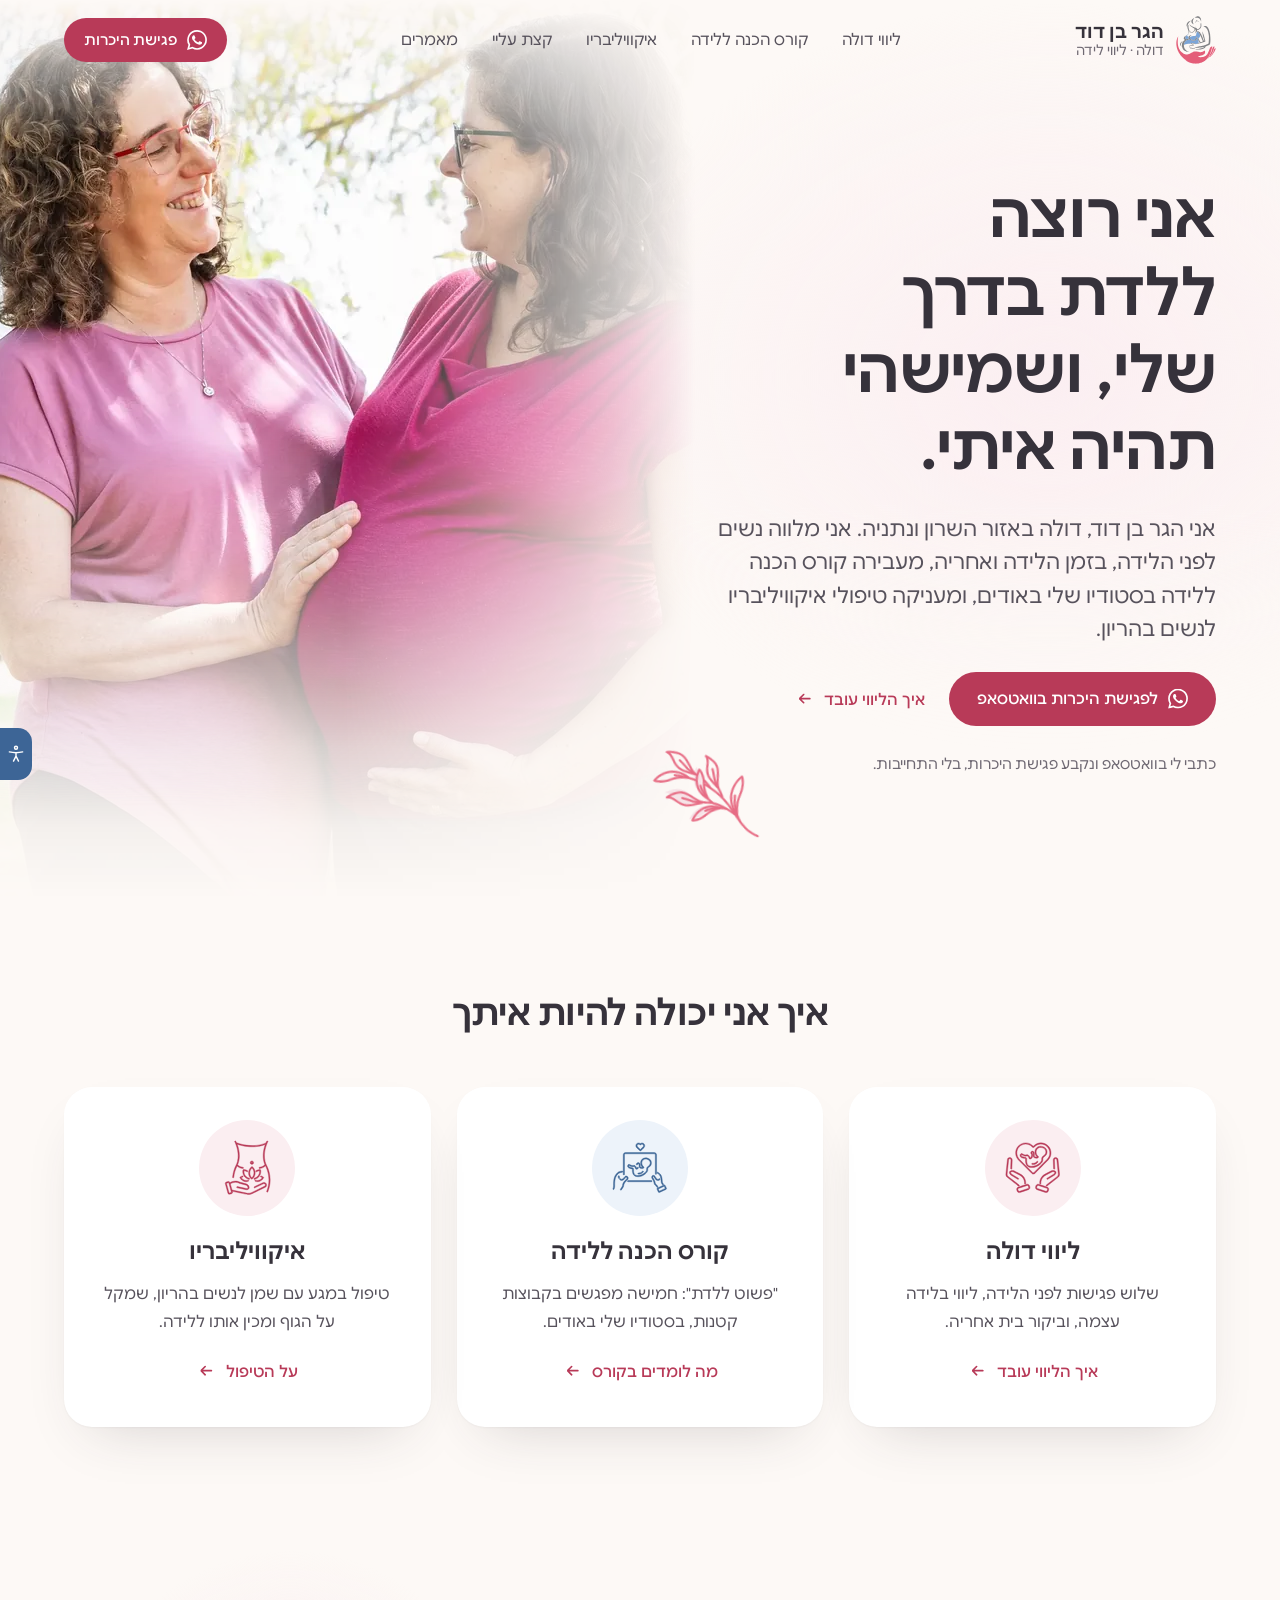
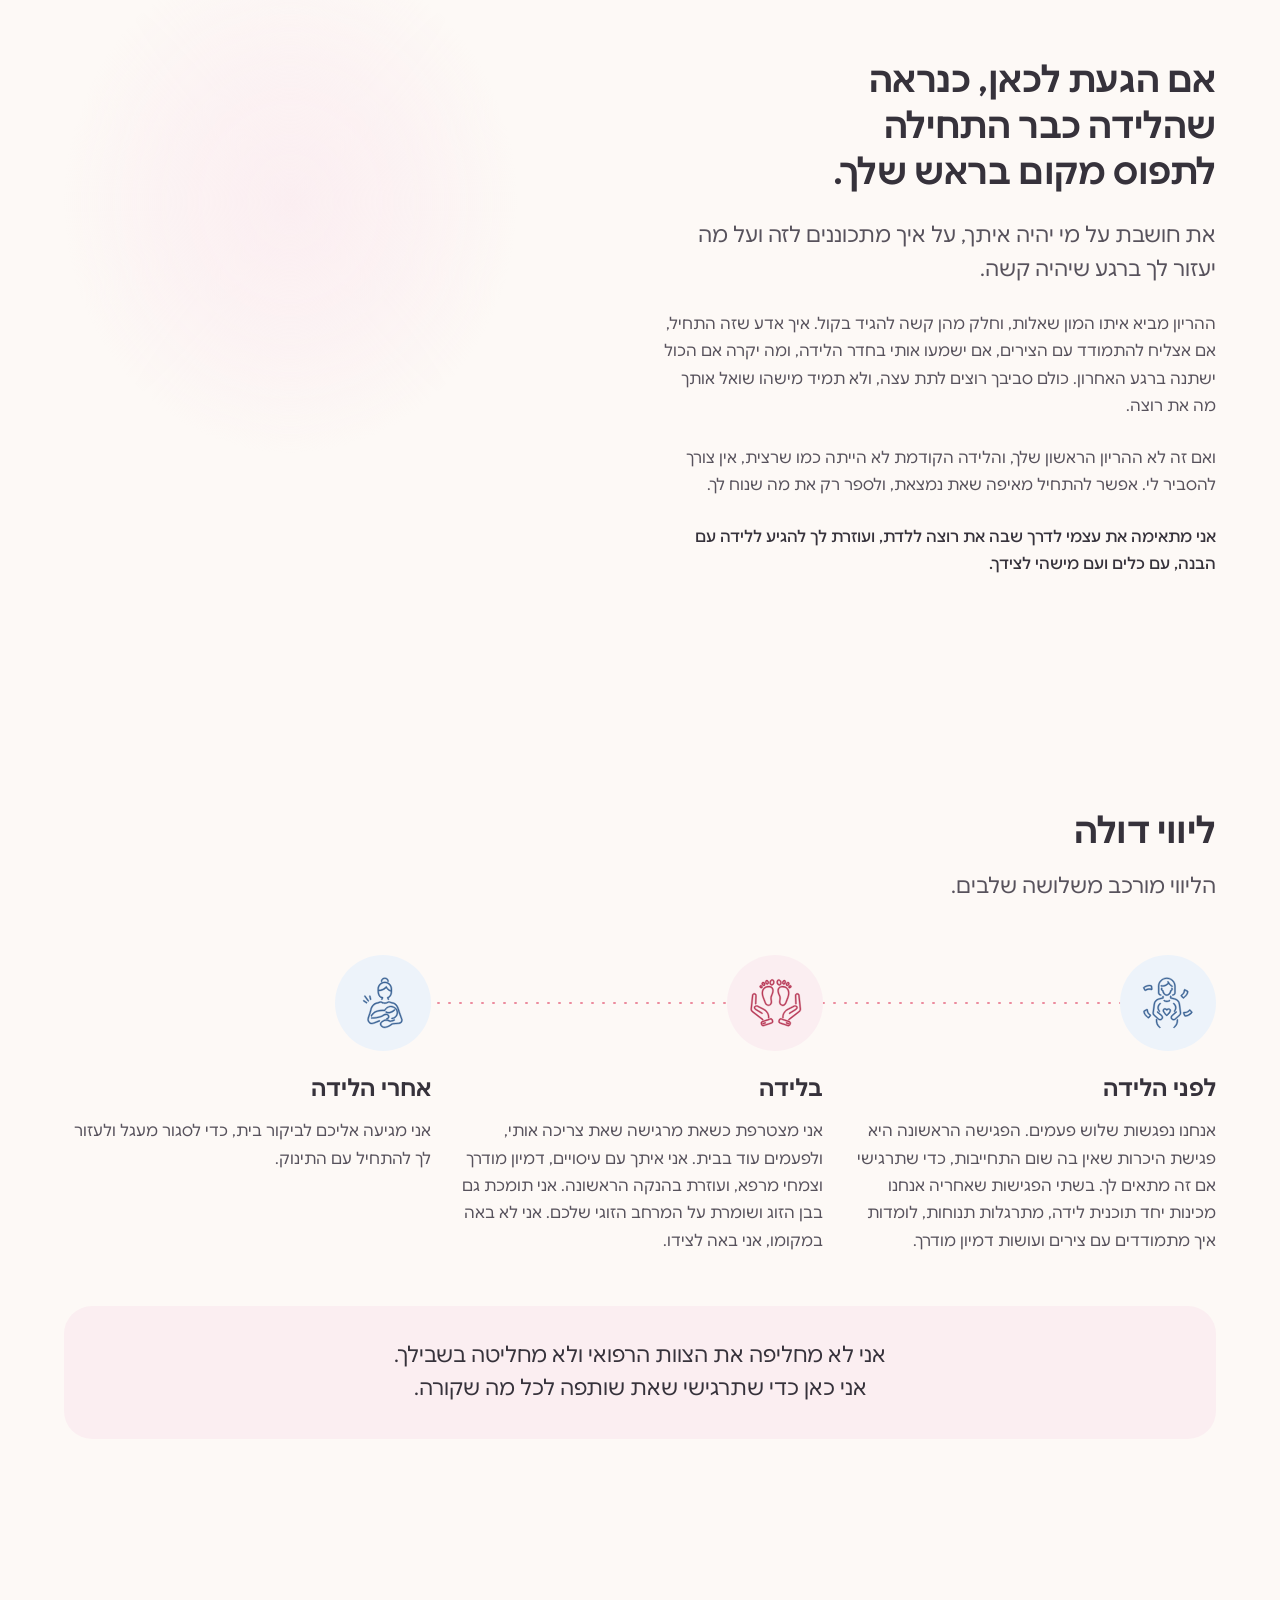
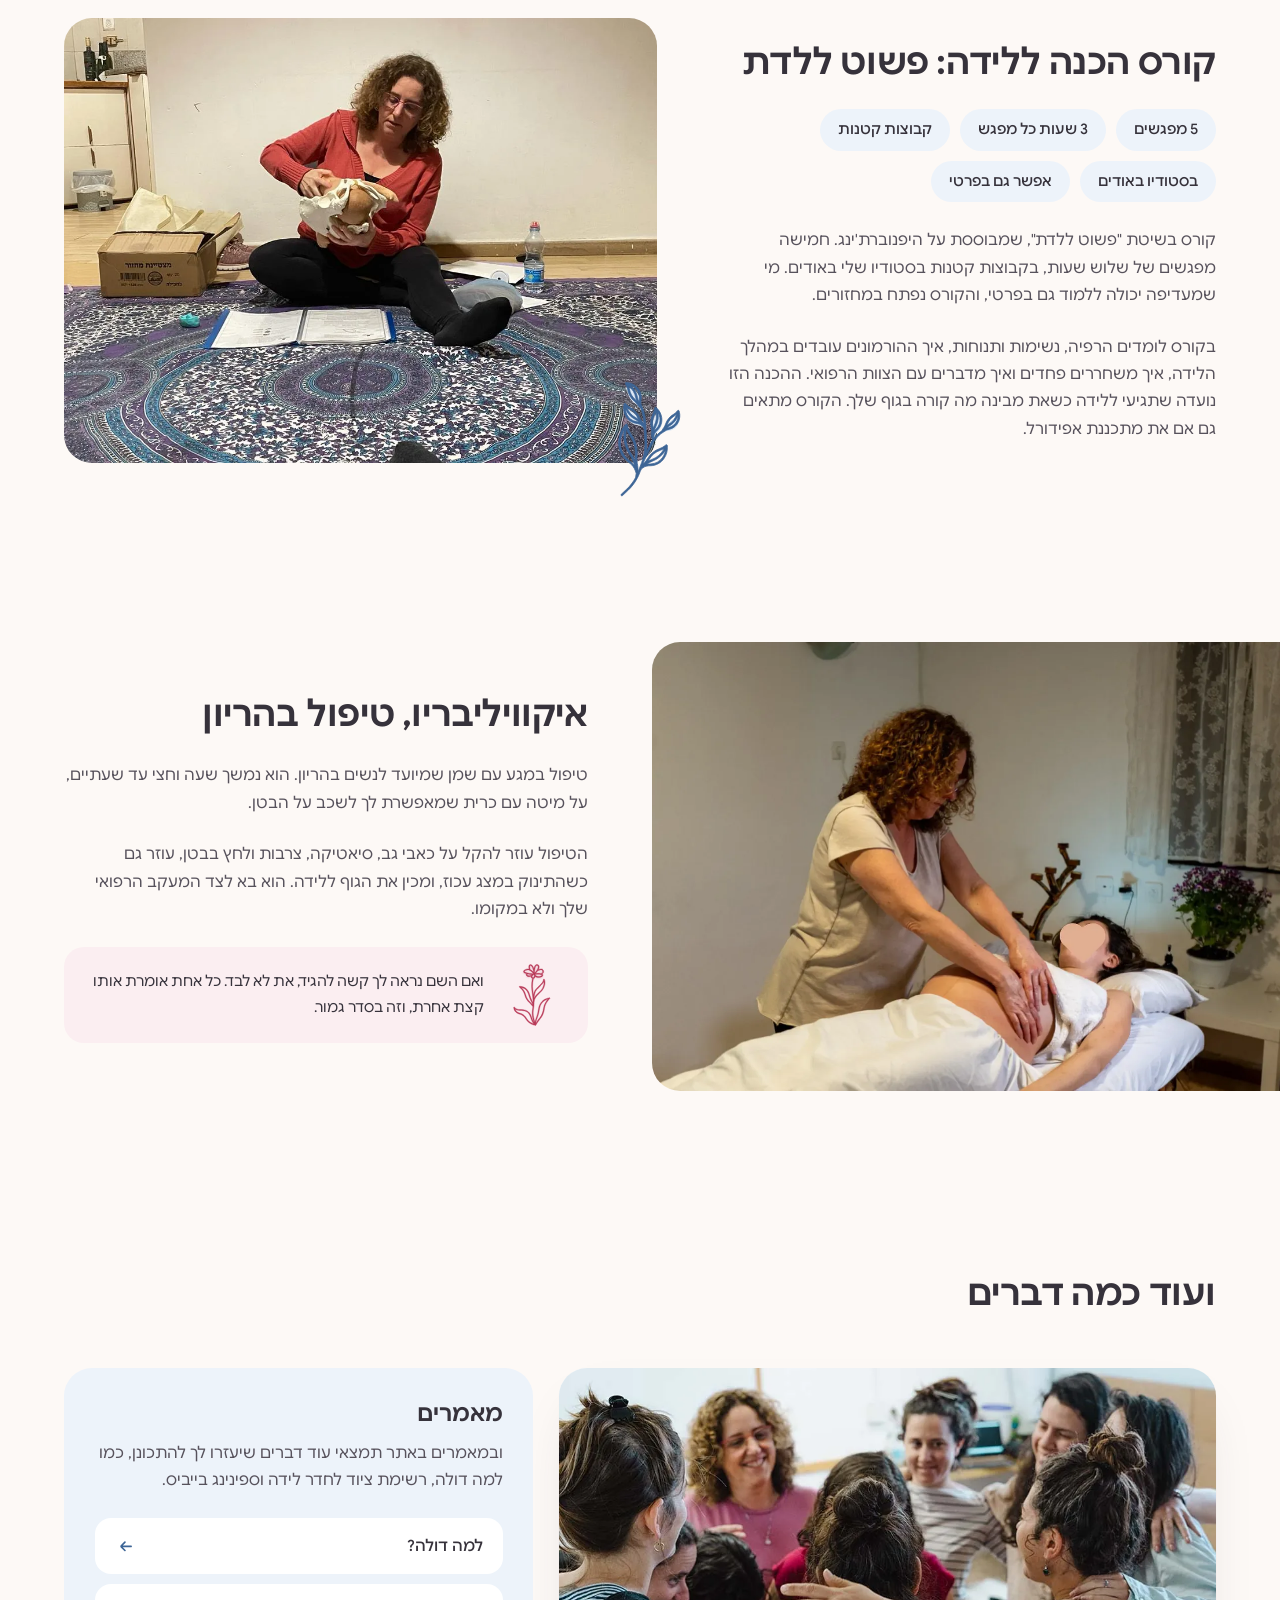
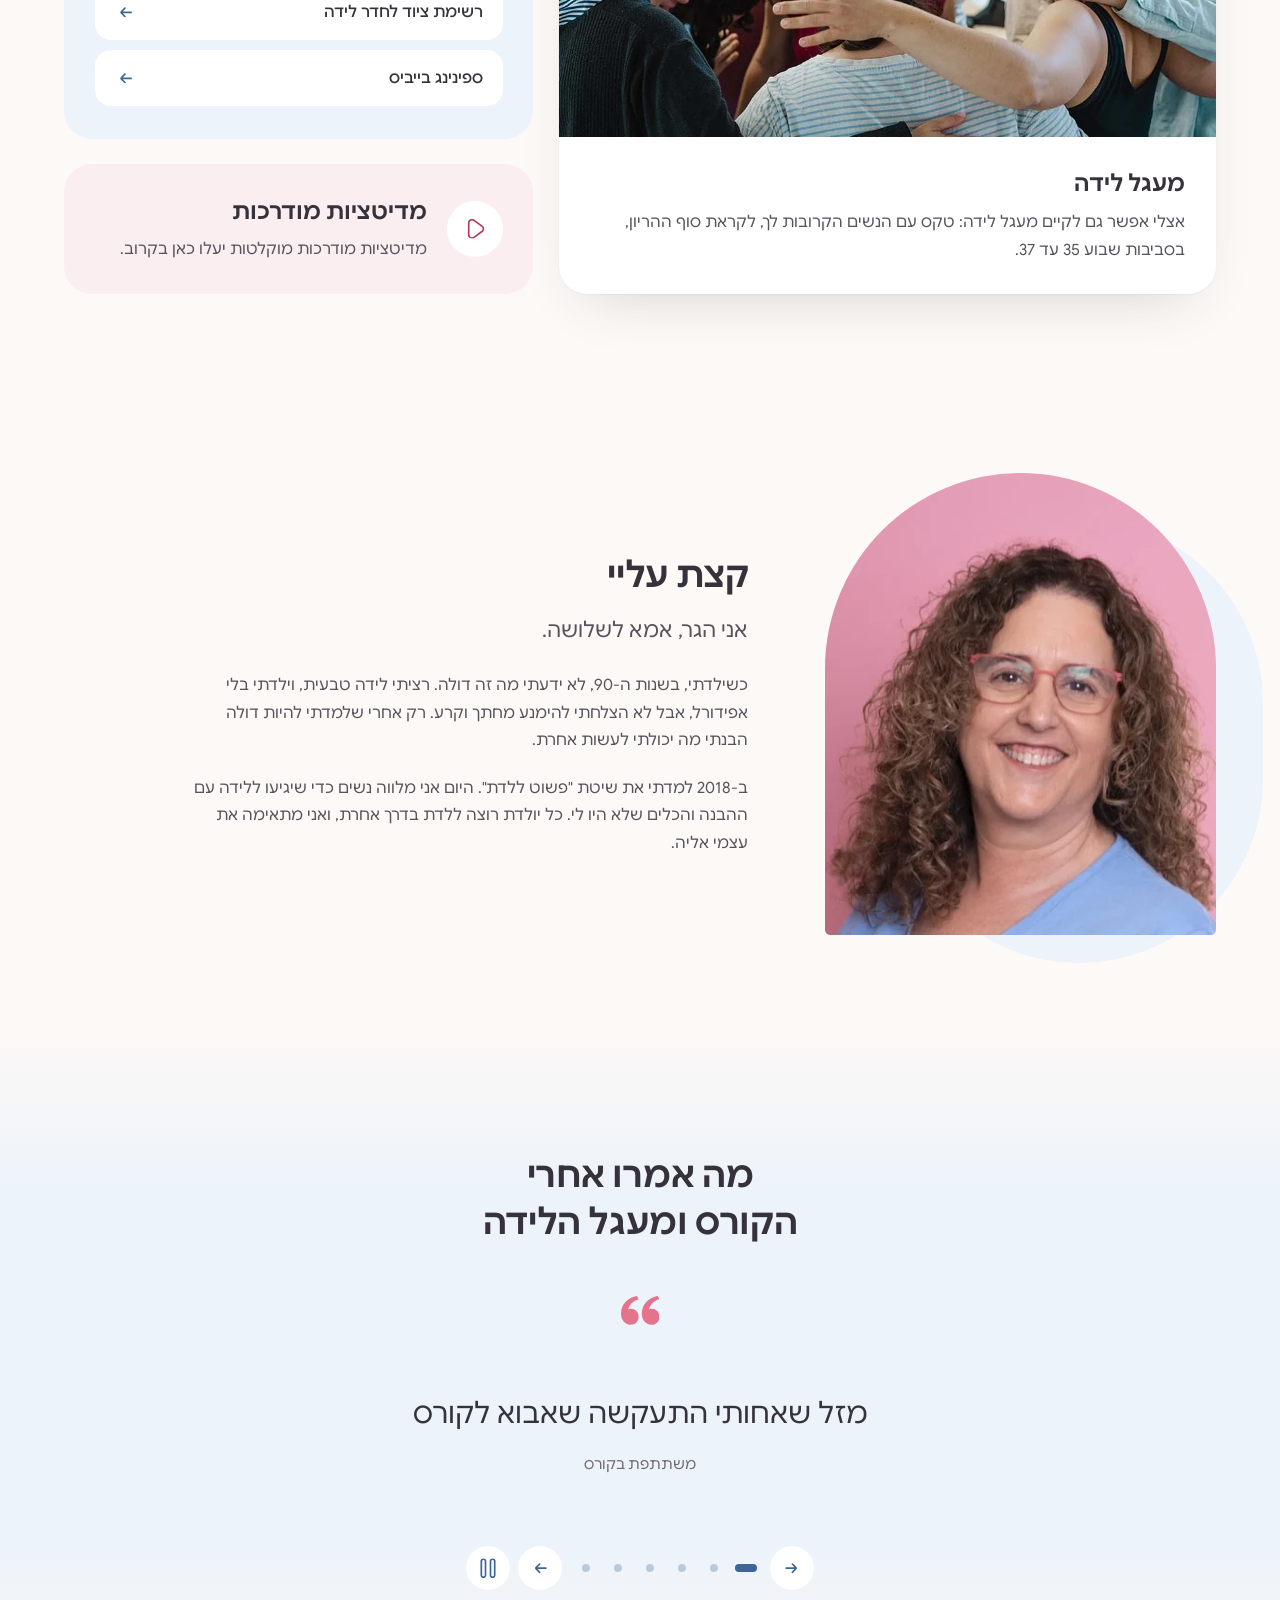
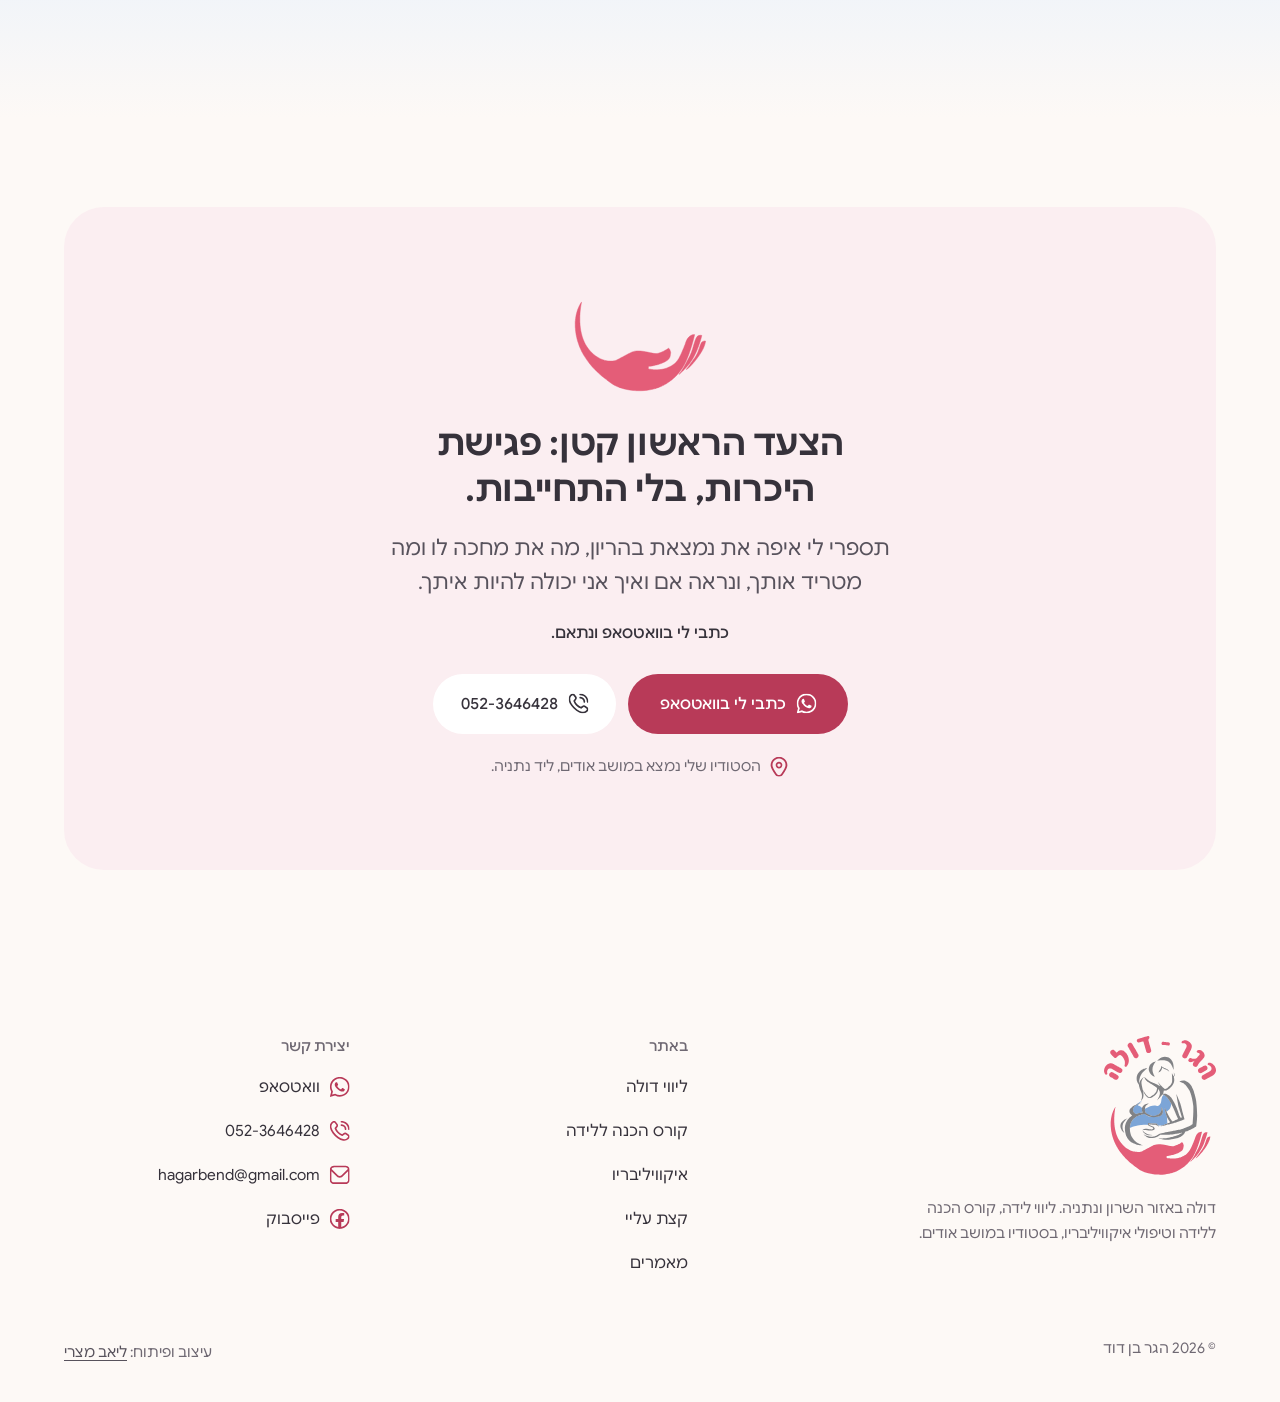
==== index.html @ 80a6f47c "סקיצת עמוד הבית: הגר בן דוד, דולה Co-Authored-By: Claude Opus 5.5 <noreply@anthropic.com>" ====
<!doctype html>
<html lang="he" dir="rtl">
<head>
<meta charset="utf-8">
<meta name="viewport" content="width=device-width, initial-scale=1">
<meta name="robots" content="noindex, nofollow">
<title>הגר בן דוד, דולה בשרון ובנתניה | ליווי לידה, קורס הכנה ללידה ואיקוויליבריו</title>
<meta name="description" content="הגר בן דוד, דולה באזור השרון ונתניה: ליווי לפני הלידה, בזמן הלידה ואחריה, קורס הכנה ללידה בשיטת פשוט ללדת בסטודיו באודים, וטיפולי איקוויליבריו לנשים בהריון.">
<meta name="theme-color" content="#fdf9f6">
<link rel="icon" href="images/mark.svg" type="image/svg+xml">
<link rel="preload" href="fonts/google-sans-700.woff2" as="font" type="font/woff2" crossorigin>
<link rel="preload" href="fonts/google-sans-400.woff2" as="font" type="font/woff2" crossorigin>
<link rel="preload" href="images/photos/hero.webp" as="image" media="(min-width: 768px)">
<link rel="preload" href="images/photos/hero-m.webp" as="image" media="(max-width: 767px)">
<link rel="stylesheet" href="site.css">
<script>
  // js קודם לכל ציור, כדי שהכניסה לא תהבהב; ?qa=1 משאיר הכל גלוי ועומד
  (function (d) { d.classList.add('js'); if (/[?&]qa=1/.test(location.search)) d.classList.add('qa');
    try { var s = JSON.parse(localStorage.getItem('hbd-a11y') || '{}'); for (var k in s) if (s[k]) d.classList.add('a11y-' + k); } catch (e) {} })(document.documentElement);
</script>
<script src="https://crm.liavmatzri.co.il/review.js" defer></script>
</head>
<body>
<!-- icons:start --><svg width="0" height="0" style="position:absolute" aria-hidden="true" focusable="false"><symbol id="i-arrow" viewBox="0 0 300 300"><g ><path transform="translate(0 300) scale(1 -1)" d="M238 163H113L154 204Q157 207 157.0 212.5Q157 218 153.5 221.5Q150 225 145.0 225.0Q140 225 136 221L82 168Q75 160 75 150Q75 140 82 132L136 79Q141 74 148.0 75.5Q155 77 157.0 84.0Q159 91 154 96L113 138H238Q243 138 246.5 141.5Q250 145 250.0 150.0Q250 155 246.5 159.0Q243 163 238 163Z"/></g></symbol><symbol id="i-facebook" viewBox="0 0 300 300"><g ><path transform="translate(0 300) scale(1 -1)" d="M150.0 301.0Q109.0 301.0 74.5 281.0Q40.0 261.0 20.0 226.5Q0.0 192.0 0.0 151.0Q0.0 150.74415588378906 0.0007787435897625983 150.4885711669922C0.0002597116690594703 150.32577514648438 0.0 150.1629180908203 0.0 150.0C0.0 149.8370819091797 0.0002597116690594703 149.67422485351562 0.0007787435897625983 149.5114288330078Q0.0015233985614031553 149.75582885742188 0.0029801928903907537 150.0Q0.24413901567459106 109.578857421875 20.0 75.5Q40.0 41.0 74.5 21.0Q99.09788513183594 6.740357398986816 127.0 2.647585153579712V1.7521942853927612C134.4979705810547 0.5984981656074524 142.17906188964844 0.0 150.0 0.0C157.82093811035156 0.0 165.5020294189453 0.5984981656074524 173.0 1.7521942853927612V2.647585153579712Q200.90211486816406 6.740357398986816 225.5 21.0Q260.0 41.0 280.0 75.5Q299.7555236816406 109.57827758789062 299.99700927734375 149.99871826171875Q299.99847412109375 149.75421142578125 299.99920654296875 149.51129150390625C299.9997253417969 149.67413330078125 300.0 149.8370361328125 300.0 150.0C300.0 150.1629638671875 299.9997253417969 150.32586669921875 299.99920654296875 150.488525390625Q300.0 150.74891662597656 300.0 151.0Q300.0 192.0 280.0 226.5Q260.0 261.0 225.5 281.0Q191.0 301.0 150.0 301.0ZM127.0 28.05915069580078Q106.0810775756836 31.916549682617188 87.5 43.0Q59.0 60.0 42.0 88.5Q25.0 117.0 25.0 151.0Q25.0 185.0 42.0 213.5Q59.0 242.0 87.5 259.0Q116.0 276.0 150.0 276.0Q184.0 276.0 212.5 259.0Q241.0 242.0 258.0 213.5Q275.0 185.0 275.0 151.0Q275.0 117.0 258.0 88.5Q241.0 60.0 212.5 43.0Q193.91891479492188 31.916549682617188 173.0 28.05915069580078V105.0H208.0L215.0 149.0H173.0V177.0Q173.0 187.0 179.0 193.5Q185.0 200.0 198.0 200.0H217.0V237.0L206.0 238.0Q193.0 240.0 183.0 240.0Q157.0 240.0 142.0 224.5Q127.0 209.0 127.0 182.0V149.0H89.0V105.0H127.0V28.05915069580078Z"/></g></symbol><symbol id="i-mail" viewBox="0 0 300 300"><g ><path transform="translate(0 300) scale(1 -1)" d="M238 288H63Q46 287 31.5 279.0Q17 271 8.5 256.5Q0 242 0 225V75Q0 58 8.5 43.5Q17 29 31.5 21.0Q46 13 62 12H238Q254 13 268.5 21.0Q283 29 291.5 43.5Q300 58 300 75V225Q300 242 291.5 256.5Q283 271 268.5 279.0Q254 287 238 288ZM63 263H238Q249 262 258.5 256.0Q268 250 272 239L177 143Q166 132 150.0 132.0Q134 132 123 143L28 239Q32 250 41.5 256.0Q51 262 62 262ZM238 38H63Q47 38 36.0 48.5Q25 59 25 75V206L106 126Q118 114 134.0 109.5Q150 105 166.0 109.5Q182 114 194 126L275 206V75Q275 59 264.0 48.5Q253 38 237 38Z"/></g></symbol><symbol id="i-pause" viewBox="0 0 300 300"><g ><path transform="translate(0 300) scale(1 -1)" d="M81 300Q63 300 50.0 287.0Q37 274 37 256V44Q38 26 50.5 13.0Q63 0 81.0 0.0Q99 0 112.0 13.0Q125 26 125 44V256Q125 274 112.0 287.0Q99 300 81 300ZM100 44Q100 36 94.5 30.5Q89 25 81.0 25.0Q73 25 68.0 30.5Q63 36 63 44V256Q63 264 68.0 269.5Q73 275 81.0 275.0Q89 275 94.5 269.5Q100 264 100 256ZM219 300Q201 300 188.0 287.0Q175 274 175 256V44Q175 26 188.0 13.0Q201 0 219.0 0.0Q237 0 250.0 13.0Q263 26 263 44V256Q263 274 250.0 287.0Q237 300 219 300ZM238 44Q237 36 232.0 30.5Q227 25 219.0 25.0Q211 25 205.5 30.5Q200 36 200 44V256Q200 264 205.5 269.5Q211 275 219.0 275.0Q227 275 232.5 269.5Q238 264 238 256Z"/></g></symbol><symbol id="i-phone" viewBox="0 0 300 300"><g ><path transform="translate(0 300) scale(1 -1)" d="M163 288Q163 293 166.5 296.5Q170 300 175 300Q209 300 237.5 283.0Q266 266 283.0 237.5Q300 209 300 175Q300 170 296.5 166.0Q293 162 287.5 162.5Q282 163 278.5 166.5Q275 170 275 175Q275 202 261.5 225.0Q248 248 225.0 261.5Q202 275 175 275Q170 275 166.5 278.5Q163 282 163 287ZM175 225Q196 225 210.5 210.5Q225 196 225 175Q225 170 228.5 166.0Q232 162 237.5 162.5Q243 163 246.5 166.5Q250 170 250 175Q250 195 240.0 212.5Q230 230 212.5 240.0Q195 250 175 250Q170 250 166.5 246.5Q163 243 163.0 237.5Q163 232 166.5 228.5Q170 225 175 225ZM289 91Q300 79 300.0 63.0Q300 47 289 36L277 23Q248 -5 202 2Q161 8 116 40Q72 71 41 115Q8 160 2 201Q-5 247 22 277L37 289Q48 300 64.0 300.0Q80 300 91 289L114 258Q125 247 125.0 231.5Q125 216 114 205L100 186Q112 157 134.5 134.5Q157 112 186 100L205 114Q216 125 231.5 125.0Q247 125 258 114ZM271 73Q256 84 241 96Q237 100 231.5 100.0Q226 100 222 96L196 76Q191 71 184 74Q146 88 117.0 117.0Q88 146 74 184Q71 191 76 196L96 222Q100 226 100.0 231.5Q100 237 96 241L73 271Q69 275 63.5 275.0Q58 275 54 271L39 258Q19 234 28 196Q36 162 65 125Q92 89 129.5 62.0Q167 35 201 28Q238 20 259 40L270 53Q275 57 275.0 62.5Q275 68 271 73Z"/></g></symbol><symbol id="i-pin" viewBox="0 0 300 300"><g ><path transform="translate(0 300) scale(1 -1)" d="M150 225Q129 225 114.5 210.5Q100 196 100.0 175.0Q100 154 114.5 139.5Q129 125 150.0 125.0Q171 125 185.5 139.5Q200 154 200.0 175.0Q200 196 185.5 210.5Q171 225 150 225ZM150 150Q140 150 132.5 157.5Q125 165 125.0 175.0Q125 185 132.5 192.5Q140 200 150.0 200.0Q160 200 167.5 192.5Q175 185 175.0 175.0Q175 165 167.5 157.5Q160 150 150 150ZM150 0Q134 0 119.5 7.0Q105 14 96 28Q24 127 24 174Q24 208 41.0 237.0Q58 266 87.0 283.0Q116 300 150.0 300.0Q184 300 213.0 283.0Q242 266 259.0 237.0Q276 208 276 174Q276 127 204 28Q195 14 180.5 7.0Q166 0 150 0ZM150 273Q123 273 100.5 259.5Q78 246 65.0 223.5Q52 201 52 174Q52 155 69.0 121.5Q86 88 118 43Q124 36 132.5 31.5Q141 27 150.0 27.0Q159 27 167.5 31.5Q176 36 182 43Q214 88 231.0 121.5Q248 155 248 174Q248 201 235.0 223.5Q222 246 199.5 259.5Q177 273 150 273Z"/></g></symbol><symbol id="i-play" viewBox="0 0 300 300"><g ><path transform="translate(0 300) scale(1 -1)" d="M256 200 137 288Q123 298 105.0 299.5Q87 301 71.5 293.0Q56 285 47.0 270.0Q38 255 38 238V63Q38 45 47.0 30.0Q56 15 72.0 7.0Q88 -1 105.5 0.5Q123 2 137 12L256 100Q268 108 275.0 121.5Q282 135 282.0 150.0Q282 165 275.0 178.5Q268 192 256 200ZM241 120 122 32Q114 26 103.0 25.0Q92 24 83.0 29.0Q74 34 68.5 43.0Q63 52 63 62V238Q62 248 68.0 257.0Q74 266 82.5 270.5Q91 275 100 275Q112 275 122 268L241 180Q249 175 253.0 167.0Q257 159 257.0 150.0Q257 141 253.0 133.0Q249 125 241 120Z"/></g></symbol><symbol id="i-whatsapp" viewBox="0 0 300 300"><g ><path transform="translate(0 300) scale(1 -1)" d="M256 256Q235 277 207.5 288.5Q180 300 151 300Q110 300 76.0 280.0Q42 260 22.0 226.0Q2 192 2.0 151.5Q2 111 22 77L1 0L80 21Q113 3 151 3Q191 3 225.0 23.0Q259 43 279.0 77.0Q299 111 299 151Q299 181 288.0 208.0Q277 235 256 256ZM151 28Q117 28 88 45L83 48L36 35L49 81L46 86Q27 116 27.0 150.5Q27 185 43.5 213.5Q60 242 88.5 258.5Q117 275 151 275Q175 275 198.0 265.5Q221 256 238.5 238.5Q256 221 265.0 198.5Q274 176 274 151Q274 118 257.5 89.5Q241 61 212.5 44.5Q184 28 151 28ZM218 120Q198 131 194.0 132.0Q190 133 188.0 133.0Q186 133 185 130Q181 126 173 116Q170 112 165 115L162 116Q147 123 135.0 133.5Q123 144 114 159Q113 162 113.5 163.5Q114 165 116 167L121 173Q123 175 125 178V179Q127 182 125 186L113 214Q112 218 110.0 219.0Q108 220 106 220H98Q92 220 88 215H87Q82 209 80 204Q75 195 75.0 184.0Q75 173 82 159Q85 152 90 146L91 145Q100 132 111 121Q132 99 154 90Q163 86 174.0 82.5Q185 79 198 81Q204 81 212.5 86.5Q221 92 223.0 98.0Q225 104 225.5 109.0Q226 114 225.5 115.5Q225 117 220 119Z"/></g></symbol></svg><!-- icons:end -->
<a class="skip" href="#main">דילוג לתוכן</a>

<header class="hd" id="hd">
  <div class="hd-bar">
    <a class="hd-brand" href="#top" aria-label="הגר בן דוד, דולה. לראש העמוד">
      <img src="images/mark.svg" alt="" width="40" height="47">
      <span class="hd-name"><b>הגר בן דוד</b><small>דולה · ליווי לידה</small></span>
    </a>
    <nav class="hd-nav" aria-label="ניווט ראשי">
      <ul>
        <li><a class="hd-link" href="#doula">ליווי דולה</a></li>
        <li><a class="hd-link" href="#course">קורס הכנה ללידה</a></li>
        <li><a class="hd-link" href="#equilibrio">איקוויליבריו</a></li>
        <li><a class="hd-link" href="#about">קצת עליי</a></li>
        <li><a class="hd-link" href="#more">מאמרים</a></li>
      </ul>
    </nav>
    <div class="hd-end">
      <a class="btn btn-pink btn-sm hd-cta" href="https://api.whatsapp.com/send?phone=972523646428&amp;text=%D7%A9%D7%9C%D7%95%D7%9D%20%D7%94%D7%92%D7%A8%2C%20%D7%94%D7%92%D7%A2%D7%AA%D7%99%20%D7%9E%D7%94%D7%90%D7%AA%D7%A8%20%D7%95%D7%90%D7%A9%D7%9E%D7%97%20%D7%9C%D7%A7%D7%91%D7%95%D7%A2%20%D7%A4%D7%92%D7%99%D7%A9%D7%AA%20%D7%94%D7%99%D7%9B%D7%A8%D7%95%D7%AA." target="_blank" rel="noopener"><svg class="ic" aria-hidden="true"><use href="#i-whatsapp"/></svg><span>פגישת היכרות</span></a>
      <button class="hd-burger" type="button" aria-expanded="false" aria-controls="menu" aria-label="פתיחת התפריט"><svg viewBox="0 0 24 24" aria-hidden="true" focusable="false"><path class="bars" d="M4 9h16M4 15h16"/><path class="x" d="M6 6l12 12M18 6L6 18"/></svg></button>
    </div>
  </div>
</header>

<div class="menu" id="menu" role="dialog" aria-modal="true" aria-label="תפריט" hidden>
  <nav aria-label="ניווט בטלפון">
    <ul>
      <li><a href="#doula">ליווי דולה</a></li>
      <li><a href="#course">קורס הכנה ללידה</a></li>
      <li><a href="#equilibrio">איקוויליבריו</a></li>
      <li><a href="#about">קצת עליי</a></li>
      <li><a href="#more">מאמרים</a></li>
    </ul>
  </nav>
  <div class="menu-act">
    <a class="btn btn-pink btn-block" href="https://api.whatsapp.com/send?phone=972523646428&amp;text=%D7%A9%D7%9C%D7%95%D7%9D%20%D7%94%D7%92%D7%A8%2C%20%D7%94%D7%92%D7%A2%D7%AA%D7%99%20%D7%9E%D7%94%D7%90%D7%AA%D7%A8%20%D7%95%D7%90%D7%A9%D7%9E%D7%97%20%D7%9C%D7%A7%D7%91%D7%95%D7%A2%20%D7%A4%D7%92%D7%99%D7%A9%D7%AA%20%D7%94%D7%99%D7%9B%D7%A8%D7%95%D7%AA." target="_blank" rel="noopener"><svg class="ic" aria-hidden="true"><use href="#i-whatsapp"/></svg><span>פגישת היכרות בוואטסאפ</span></a>
    <a class="btn btn-soft btn-block" href="tel:+972523646428"><svg class="ic" aria-hidden="true"><use href="#i-phone"/></svg><bdi>052-3646428</bdi></a>
  </div>
</div>

<main id="main" tabindex="-1">

  <!-- ===== הירו: טקסט בצד ההתחלה, הצילום נמס לרקע (הרפרנס שהגר בחרה) ===== -->
  <section class="hero" id="top" aria-labelledby="hero-h">
    <div class="hero-media">
      <picture>
        <source media="(max-width: 767px)" srcset="images/photos/hero-m.webp" width="900" height="900">
        <img src="images/photos/hero.webp" alt="הגר בן דוד מחזיקה את הבטן של יולדת בהריון מתקדם, שתיהן מחייכות זו לזו בגינה" width="1800" height="1600" fetchpriority="high">
      </picture>
    </div>
    <div class="hero-in">
      <div class="hero-text">
        <h1 class="h1" id="hero-h">אני רוצה ללדת בדרך שלי, ושמישהי תהיה איתי.</h1>
        <p class="lead hero-lead">אני הגר בן דוד, דולה באזור השרון ונתניה. אני מלווה נשים לפני הלידה, בזמן הלידה ואחריה, מעבירה קורס הכנה ללידה בסטודיו שלי באודים, ומעניקה טיפולי איקוויליבריו לנשים בהריון.</p>
        <div class="hero-act">
          <a class="btn btn-pink" href="https://api.whatsapp.com/send?phone=972523646428&amp;text=%D7%A9%D7%9C%D7%95%D7%9D%20%D7%94%D7%92%D7%A8%2C%20%D7%94%D7%92%D7%A2%D7%AA%D7%99%20%D7%9E%D7%94%D7%90%D7%AA%D7%A8%20%D7%95%D7%90%D7%A9%D7%9E%D7%97%20%D7%9C%D7%A7%D7%91%D7%95%D7%A2%20%D7%A4%D7%92%D7%99%D7%A9%D7%AA%20%D7%94%D7%99%D7%9B%D7%A8%D7%95%D7%AA." target="_blank" rel="noopener"><svg class="ic" aria-hidden="true"><use href="#i-whatsapp"/></svg><span>לפגישת היכרות בוואטסאפ</span></a>
          <a class="link-arrow" href="#doula"><span>איך הליווי עובד</span><svg class="ic ar" aria-hidden="true"><use href="#i-arrow"/></svg></a>
        </div>
        <p class="hero-note">כתבי לי בוואטסאפ ונקבע פגישת היכרות, בלי התחייבות.</p>
      </div>
    </div>
    <div class="hero-sprig draw" aria-hidden="true"><!--art:leaves--><svg class="art art-leaves" viewBox="0 0 512 512" aria-hidden="true" focusable="false"><path pathLength="1" class="sp" d="m61.01 216.16s60.71-23.25 96.4 1.69 52.52 59.55 84.01 73.3c0 0-25.49.57-62.2-2.02-72.5-5.1-73.27-68.79-118.21-72.97z"/><path pathLength="1" class="sp" d="m165.62 363.45s56.59-94.4 162.77-34.28c0 0-48.27-3.34-85.87 18.54-42.26 24.58-76.9 15.74-76.9 15.74z"/><path pathLength="1" class="sp" d="m236.97 111.78s-64.7 89.04 32.2 163.19c0 0-21.97-43.11-16.57-86.27 6.07-48.5-15.63-76.92-15.63-76.92z"/><path pathLength="1" class="ln" d="m494.8 492.53c-36.37-20.8-56.78-47.76-73.78-78.84-.01-.02-.01-.05-.02-.07-5.11-11.54-8.68-23.16-11.11-34.49.15-10.35 2.19-59.25 26.5-96.55 32.23-49.47 24.23-91.52 23.87-93.29-.25-1.24-1.07-2.29-2.21-2.83s-2.47-.51-3.59.09c-1.21.65-30 16.22-51.05 48.28-12.42 18.91-19.5 39.61-21.04 61.53-1.15 16.4.84 33.49 5.89 51.07-10.57-21.02-22.78-42.96-39.14-65.49-.84-7.57-2.22-14.61-4.12-20.94-3.56-11.86-6.66-21.69-9.3-29.86-.01-.03-.01-.07-.01-.1-3.39-15.57-.29-31.14 3.29-49.16 3.01-15.12 6.11-30.75 5.82-48.55-.65-40.28-48.67-72.13-50.71-73.46-1.56-1.02-3.61-.83-4.95.46-1.34 1.28-1.63 3.33-.68 4.93 8.08 13.69 4.65 27.59.67 43.68-5.46 22.08-11.64 47.1 8.37 79.31 15.34 24.7 28.03 41.96 30.61 45.42 2.63 8.13 5.71 17.88 9.23 29.65.48 1.59.92 3.23 1.32 4.91-12.11-15.19-26.31-30.6-43.33-46.15-8.41-17.49-17.58-32.13-27.28-43.56-.22-33.94-14.18-53.88-14.88-54.87-.74-1.03-1.92-1.65-3.18-1.67-1.28-.06-2.46.55-3.24 1.55-.43.55-6.94 9.09-12.9 22.96-.45-.39-.89-.78-1.33-1.16-.03-.03-.05-.06-.07-.09-11.69-12.38-17.44-28.31-24.09-46.75-5.57-15.43-11.32-31.39-21.37-47.45-9.46-15.14-27.49-26.68-52.13-33.39-18.31-4.98-33.68-5.59-34.33-5.62-1.85-.08-3.52 1.15-4.01 2.95-.49 1.79.32 3.69 1.96 4.57 15 8.1 19.52 22.71 24.76 39.63 7.15 23.09 15.25 49.26 51.13 67.6 27.66 14.14 48.77 22.91 52.93 24.61 1.12.97 2.27 1.97 3.46 3.01-1.9 5.36-3.58 11.28-4.81 17.67-9.85-5.45-19.54-10.25-28.79-14.46-21.06-21.19-43.6-35.07-67.03-41.24-19-5-38.56-4.96-58.15.12-33.18 8.6-54.64 28.49-55.54 29.34-.92.87-1.38 2.11-1.24 3.37s.87 2.37 1.96 3c1.39.81 34.72 19.69 85.85 6.63 41.39-10.57 86.76 4.58 90.23 5.78 10.04 4.56 20.63 9.83 31.39 15.9-5.52 48.34 23.07 82.92 48.53 103.64.09.07.19.13.29.2 2.4 3.15 4.97 6.28 7.73 9.35-.1-.02-.2-.05-.29-.07-12.9-2.79-23.66-4.96-32.65-6.7-.04-.01-.08-.03-.12-.05-16.32-4.87-29.26-15.79-44.25-28.43-12.54-10.58-25.5-21.51-42.23-30.4-15.77-8.37-37.15-9.36-61.84-2.84-18.35 4.84-31.97 12-32.54 12.31-1.64.87-2.47 2.76-1.99 4.55.48 1.8 2.15 3.02 3.98 2.98 17.05-.48 28.26 9.9 41.26 21.93 16.83 15.58 35.78 33.12 72.03 33.12 1.97 0 3.99-.05 6.06-.16 31.02-1.59 53.69-4.55 58.14-5.16 8.94 1.74 19.64 3.89 32.45 6.66 4.71 1.02 9.45 2.43 14.2 4.15.25.12.51.21.77.28 14.64 5.41 29.23 13.76 42.57 22.9-.89-.22-1.78-.42-2.66-.62-.1-.06-.2-.13-.3-.18-30.47-14.94-75.78-26.72-118.63 1.96-25.52 17.08-37.8 40.26-38.31 41.24-.58 1.12-.6 2.45-.06 3.59s1.6 1.95 2.84 2.19c.47.09 4.44.81 10.96.81 13.31 0 37.24-3.01 63.67-20.57 29.2-19.39 67.7-21.41 76.07-21.61 8.76 1.8 17.75 4.47 26.69 8.28 20.06 16.1 34.46 31.04 37 33.72.1.21.2.42.3.62 23.33 48.81 43.48 90.96 96.5 121.28.63.36 1.31.53 1.98.53 1.39 0 2.74-.72 3.48-2.01 1.12-1.93.46-4.38-1.46-5.47zm-197.91-381.7c3.05-12.33 5.98-24.17 3.67-36.03 13.78 11.5 35.83 33.74 36.23 58.64.27 16.96-2.75 32.16-5.67 46.86-1.63 8.22-3.22 16.23-4.13 24.13-3.07-9.83-4.47-15.98-4.77-23.67-.12-3.1-.23-6.24-.33-9.38-.49-14.48-1-29.45-2.91-39.99-.39-2.17-2.47-3.61-4.65-3.22-2.17.39-3.62 2.47-3.22 4.65 1.8 9.97 2.3 24.65 2.78 38.84.11 3.15.21 6.31.33 9.42.34 8.81 2.01 15.83 5.42 26.67-4.51-6.69-9.76-14.71-15.37-23.74-18.21-29.36-12.7-51.64-7.38-73.18zm-108.68 181.1c-36.88 1.89-54.85-14.75-72.24-30.84-10.1-9.35-19.78-18.31-32.32-22.14 17.71-6.98 50.44-16.51 74.26-3.86 15.98 8.49 28.61 19.14 40.83 29.45 7.15 6.03 14.12 11.9 21.38 16.98-11.51-2.32-18.19-4.18-25.82-8.01-2.95-1.48-5.94-3-8.92-4.52-13.74-6.99-27.96-14.22-38.75-17.86-2.09-.71-4.36.42-5.07 2.51s.42 4.36 2.51 5.07c10.25 3.46 24.19 10.55 37.68 17.41 3 1.52 5.99 3.05 8.96 4.54 8.78 4.41 16.47 6.45 29.36 9.01-8.93.81-19.74 1.64-31.86 2.26zm61.63 58.58c-27.2 18.06-51.81 19.54-62.73 19.11 4.95-7.55 15.72-21.83 32.5-33.06 24.36-16.3 51.86-20.42 82.03-12.35-29.22-.74-50.83 5.81-52.26 6.25-2.11.66-3.28 2.9-2.63 5.01s2.9 3.29 5.01 2.63c.3-.09 17.63-5.32 41.98-5.79-13.98 3.3-29.8 8.84-43.9 18.2zm140.5-53.39c1.41-20.51 8-39.9 19.58-57.64 14.77-22.61 34.08-36.85 43.16-42.75.89 12.87.18 45.29-23.4 81.47-13.67 20.99-20.63 44.95-24.17 64.49-1.16-35.72 6.6-62.31 6.75-62.81.64-2.12-.56-4.35-2.67-4.99s-4.35.56-4.98 2.67c-.58 1.92-9.71 33.05-6.81 73.71-6.14-18.75-8.65-36.89-7.46-54.15zm-122.8-106.41c3.77 5.07 7.46 10.68 11.05 16.8-3.87-3.17-7.86-6.29-11.93-9.32.37-2.55.67-5.04.88-7.48zm-136.66-133.92c-4.07-13.14-7.97-25.74-16.9-35.33 18.83 2.83 51.94 10.96 66.22 33.79 9.59 15.34 15.2 30.89 20.62 45.92 3.18 8.81 6.29 17.38 10.05 25.42-8.82-7.78-13.68-12.73-18.38-19.88-1.81-2.76-3.64-5.57-5.46-8.37-8.41-12.93-17.1-26.3-24.63-34.86-1.46-1.66-3.99-1.82-5.65-.36s-1.82 3.99-.36 5.65c7.14 8.12 15.67 21.24 23.92 33.93 1.83 2.82 3.66 5.63 5.48 8.4 5.39 8.21 11.05 13.84 20.93 22.49-8.14-3.76-17.93-8.45-28.73-13.97-32.86-16.79-40.1-40.2-47.11-62.83zm-29.83 94.27c-36.37 9.29-63.45 1.18-74.46-3.3 7.84-6.09 25.04-17.82 47.71-23.63 18.21-4.67 36.37-4.67 53.99 0 15.83 4.2 31.29 12.2 46.17 23.87-29.15-11.35-49.92-15.92-50.25-15.99-2.16-.47-4.29.91-4.75 3.07-.47 2.16.91 4.29 3.07 4.75.23.05 10.8 2.37 27.34 7.82-15-1.25-32.09-.86-48.82 3.41zm132.13 26.07c3.13-20.02 11.66-35.93 16.48-43.65 4.97 9.75 13.91 32.72 8.89 64.97-2.6 16.72-1.02 33.4 1.84 47.47-9.76-22.31-12.27-40.23-12.31-40.54-.29-2.19-2.29-3.72-4.48-3.45-2.19.29-3.73 2.29-3.45 4.48.19 1.48 3.29 23.85 16.19 50.08-19.89-23.94-27.67-50.53-23.16-79.36zm129.26 160.74c-23.46-18.88-45.33-32.07-65.26-39.44-7.13-6.48-13.26-13.47-18.52-20.62-3.06-7.1-15.54-38.34-13.1-70.43 3.69 2.83 7.31 5.73 10.79 8.66 57.84 48.69 85.76 96.55 107.35 140.19-5.86-5.42-13.06-11.77-21.26-18.36z"/></svg><!--/art--></div>
  </section>

  <!-- ===== שלוש הדרכים: סקירה ===== -->
  <section class="sec services" id="services" aria-labelledby="services-h">
    <div class="frame">
      <div class="sec-head is-center rv">
        <h2 class="h2" id="services-h">איך אני יכולה להיות איתך</h2>
      </div>
      <ul class="cards">
        <li class="card rv">
          <span class="card-art tint-pink draw"><!--art:doula--><svg class="art art-doula" viewBox="0 0 75 75" aria-hidden="true" focusable="false"><path pathLength="1" class="ln" d="m68.3928146 27.594408c-.1606445-1.5405273-1.4956055-2.703125-3.0463867-2.6235352-1.6010742.0717773-2.855957 1.4331055-2.7973633 3.034668l.3867188 10.5590839c.0146484.4140625.3486328.7280273.7768555.722168.4140625-.0151367.7373047-.362793.722168-.7768555l-.3867188-10.5590839c-.0288086-.7822266.5839844-1.4467773 1.3657227-1.4819336.7324219-.03125 1.4082031.527832 1.4868164 1.2807617l1.8320313 17.5600605c.1113281 1.0639648-.3183594 2.1025391-1.1367188 2.7680664l-13.4907227 10.5078126c-.3266602.2543945-.3852539.7260742-.1308594 1.0527344.2535782.3255463.7238884.3859787 1.0527344.1308594l13.5029297-10.5175781c1.2250977-.9960938 1.8588867-2.5283203 1.6948242-4.0976563z"/><path pathLength="1" class="ln" d="m63.0642014 45.353199-8.0776367 5.0253906c-.3520508.21875-.4594727.6811523-.2407227 1.0327148s.6821289.4599609 1.0327148.2407227l8.078125-5.0253906c1.4033203-.8741226 2.5994186-2.7128944 1.9033203-4.1860352-.6187363-1.3107147-3.169426-2.3102303-5.5253906-1.0927734l-7.0800781 3.6557617c-7.8862305 3.8769531-7.1113281 11.6801758-7.1030273 11.7583008.045887.4093132.4130592.7059326.8266602.6616211.4111328-.0449219.7084961-.4150391.6645508-.8261719-.0297852-.277832-.6459961-6.8461914 6.2871094-10.2543945l7.0932617-3.6621094c1.5097351-.7794037 3.2059631-.1828003 3.4804688.4003906.2893675.612114-.4592707 1.7237702-1.3393556 2.2719727z"/><path pathLength="1" class="ln" d="m55.179924 61.1754646-10.2089844-3.4287109c-1.4614258-.4902344-3.0532227.2993164-3.5454102 1.762207l-.4067383 1.2109375c-.4916992 1.4638672.2993164 3.0541992 1.7626953 3.5454063l10.2089844 3.4287109c1.4728203.4942169 3.0539627-.3013916 3.5449219-1.762207l.4067383-1.2109375c.491211-1.463375-.2993164-3.0541953-1.762207-3.5454063zm.340332 3.0678673-.4067383 1.2109375c-.2275391.6791992-.965332 1.046875-1.6455078.8178711l-10.2089844-3.4287071c-.6791992-.2280273-1.0463867-.9663086-.8183594-1.6459961l.4067383-1.2104492c.2276917-.6763763.9633751-1.0475273 1.6459961-.8183594l10.2089844 3.4287109c.6791993.2280274 1.0458985.9663086.8178711 1.6459923z"/><path pathLength="1" class="ln" d="m6.4821711 49.2614021c14.1854143 10.9714317 13.4605627 10.6660156 13.9516592 10.6660156.7156391 0 1.019371-.9072876.4614258-1.3417969l-13.479003-10.4980468c-.8305664-.675293-1.2602539-1.7138672-1.1489258-2.7783203l1.8320313-17.5595722c.0786133-.7519531.7304688-1.3110352 1.4868164-1.2807617.7817383.0351563 1.3945313.699707 1.3657227 1.4819336l-.3867188 10.5590839c-.0151367.4140625.3081055.7617188.722168.7768555.4248047.0234375.762207-.3081055.7768555-.722168l.3867188-10.5590839c.0585938-1.6015625-1.1962891-2.9628906-2.7973633-3.034668-1.5639648-.0922852-2.8857422 1.0830078-3.0463867 2.6235352l-1.8320314 17.5590839c-.1640625 1.5698242.4697266 3.1020508 1.7070313 4.1079101z"/><path pathLength="1" class="ln" d="m14.0773859 42.6808357 7.1059561 3.668457c6.9199219 3.4018555 6.3037109 9.9702148 6.2739258 10.2480469-.0470181.4398766.2964306.8305664.7470703.8305664.3764648 0 .7011719-.2827148.7441406-.6660156.0083008-.078125.7832031-7.8813477-7.0898438-11.7519531l-7.0927725-3.6621094c-2.3591566-1.2180328-4.9069633-.2183151-5.5258789 1.0927734-.6978426 1.4768295.5056295 3.3161316 1.9042969 4.1860352l8.0771475 5.0253906c.3496094.2177734.8129883.1113281 1.0327148-.2407227.21875-.3515625.1113281-.8139648-.2407227-1.0327148l-8.0771475-5.0253906c-.7858896-.4895287-1.6499338-1.6160164-1.3398438-2.2719727.2704775-.5746345 1.9402916-1.195259 3.4809572-.4003906z"/><path pathLength="1" class="ln" d="m18.0578537 64.720871.4067383 1.2109375c.3925781 1.1689453 1.4858398 1.9082031 2.6557617 1.9082031.8305206 0 .5104904-.0713272 11.0981445-3.574707 1.4633789-.4912071 2.2543945-2.0815392 1.7626953-3.5454063l-.4067383-1.2109375c-.4916992-1.4628906-2.0820313-2.2563477-3.5454102-1.762207l-10.2089844 3.4287109c-1.4628905.4912109-2.2534178 2.0820312-1.7622069 3.5454063zm2.2397461-2.1235314c10.7091713-3.5713882 10.2348061-3.496582 10.6220703-3.496582.5429688 0 1.0507813.3432617 1.2329102.8857422l.4067383 1.2109375c.2279167.6797104-.1359673 1.4171791-.8183594 1.6459961l-10.2089844 3.4287071c-.6806641.2285156-1.4179688-.1391602-1.6455078-.8178711l-.4067383-1.2109375c-.2280273-.6796837.1386719-1.4179649.8178711-1.6459923z"/><path pathLength="1" class="ln" d="m20.4846115 28.5270252 16.0732422 16.0732441c.9250107.9250069 2.4227219.9254227 3.3481445 0 3.3528099-3.3604279-8.5447083 8.5641212 16.3330078-16.3701191 4.7893906-4.7903996 4.8081322-12.6522808 0-17.4614258-4.8139648-4.8139644-12.6469727-4.8144526-17.4707031.0092773l-.5883789.5209961c-.2762222-.1915445-3.3292885-4.1264644-9.2617188-4.1264644-3.5532227 0-6.9316406 1.5195308-9.269043 4.1694331-4.2973622 4.8706056-3.9301747 12.4194337.8354493 17.1850587zm.2895508-16.1928711c4.1024952-4.6509237 11.3897591-4.9296608 15.8139648-.5043945.3428917.2752905.7355232.9943495 1.6469727.9868164.9067802-.0073462 1.2767715-.7155361 1.6030273-.9873047 4.2294922-4.2285151 11.1118164-4.2285151 15.340332 0 4.1989555 4.1999607 4.2301445 11.1091785-.0087891 15.3491211l-16.3242188 16.36133c-.3271484.328125-.8979492.3286133-1.2270508 0l-16.073242-16.0732441c-4.2070313-4.2070312-4.5458985-10.8540039-.7709961-15.1323242z"/><path pathLength="1" class="ln" d="m22.3503342 23.9308338v.0004883c.5546875 1.0698242 1.7202148 1.4550781 2.8671875 1.7587891 1.7878151.472084 3.2688103.7109089 3.4702148.9067383.1540661.3519001-.1895943 1.2609978.09375 3.8442383.5166664 4.7193165 3.1471157 6.8090839 7.6733398 6.8090839 3.7670898-.0004883 7.1235352-1.3364258 10.2578125-4.0825195 1.7304688-1.5161152 3.4042969-3.2070332 3.2124023-5.7304707-.1328125-1.7456055.4033203-2.7177734 2.0478516-3.7163086 2.2939453-1.390625 3.3388672-3.7324219 2.9423828-6.59375-.3388672-2.4462891-1.8945313-4.2172852-4.6235352-5.2646484-4.7848587-1.837821-8.941185.4959373-9.9516602 4.7133789-.6175728 2.5815926.1765404 5.7660065 2.4545898 7.7089844-.8364258.3222656-1.5854492.0869141-2.6269531-.3149414-.7659149-.296751-.6720734-.813942-.6313477-1.6801758.0864258-1.6201172.1762695-3.2954102-.8232422-4.3149414-.5146484-.5253906-1.4052734-.9335938-2.2451172-.6577148-.8203125.2709961-1.2832031 1.0883789-1.378418 1.7788086-.1083984.7910156.2680664 1.2788086.5429688 1.6347656.936676 1.2163486.2538185 1.4013081.0053711 3.5532227-.0362091.3164349-.1636276.5595417-.4370117.7104492l-.8188477.4077148c-.4648438-1.6772461-1.125-2.4711914-2.1083984-3.2758789-.7568359-.6176758-1.4912109-.4941406-2.2016602-.3740234-1.8909168.3211651-3.0278206-.0237141-4.621582-.9570313-.7475586-.4389648-1.5234375-.8911133-2.3657227-.3999023-1.1108398.6484375-1.3071289 2.4331055-.7348633 3.5356445.0000003-.0000001.0000003-.0000001.0004886-.0000001zm1.5024414-2.2460937c.003418-.0004883.0073242-.0009766.0117188-.0009766.1362305 0 .5507813.2431641.8276367.4052734 1.9235058 1.1270752 3.3928051 1.5199184 5.6308594 1.1416016.6430664-.1098633.7895508-.1152344 1.0009766.0566406.8022461.65625 1.2485352 1.2001953 1.612793 2.5151367.2632065.9515953 1.3387032 1.4167347 2.1914063.9453125.4313393-.325695 1.8016167-.5986996 2.0004883-2.2963867.1834373-1.5879078.6436958-1.9617195.4394531-3.078125-.2440147-1.3386993-1.0514374-1.6474743-.9921875-2.0732422.0341797-.2490234.2001953-.5053711.3623047-.5585938.1743164-.0600586.496582.0712891.703125.2827148.5380859.5488281.4628906 1.949707.3969727 3.1855469l-.0073242.137207c-.0395508.6860352-.0834961 1.4633789.4506836 2.1889648.2666016.3623047.6523438.6430664 1.1459961.8334961 1.1289063.4360352 2.6748047 1.0336914 4.4296875-.0458984.6871033-.4228325.7292633-1.4152107.074707-1.8925781-2.8808022-2.1002636-3.2432137-6.4572315-1.1782227-8.8647461 1.411335-1.6459141 3.7985687-2.4563971 6.800293-1.3032227 2.2109375.8486328 3.4135742 2.1796875 3.6757813 4.0703125.2182617 1.578125.0083008 3.7451172-2.2348633 5.1054688-2.1137695 1.2827148-2.940918 2.8115234-2.7661133 5.1123047.1396484 1.8344727-1.199707 3.1699219-2.7045898 4.4887714-2.8725586 2.5170898-5.9165039 3.7011719-9.3564453 3.7099609-4.0418739-.0240631-6.4789371-1.7805862-6.1728516-8.2451191.1225338-2.6649399-.9063129-2.2921772-4.5947266-3.2646484-1.1831055-.3129883-1.703125-.5839844-1.9189453-.9995117v-.0004883c-.2817385-.5429686-.0991213-1.3979491.1713865-1.5551756z"/><path pathLength="1" class="ln" d="m36.8493576 33.6246834c.0463867.0083008.3857422.0639648.9121094.0639648 1.3657227 0 3.9902344-.3759766 6.0253906-2.9370136.2578125-.3242188.2041016-.7963867-.1201172-1.0537109-.3237305-.2578125-.7958984-.203125-1.0537109.1201172-2.2456055 2.8256855-5.3574219 2.3554707-5.5063477 2.3286152-.4082031-.0693359-.7949219.2021484-.8666992.6098633-.0712891.4077148.2011719.7963866.609375.868164z"/></svg><!--/art--></span>
          <h3 class="h3">ליווי דולה</h3>
          <p>שלוש פגישות לפני הלידה, ליווי בלידה עצמה, וביקור בית אחריה.</p>
          <a class="link-arrow" href="#doula"><span>איך הליווי עובד</span><svg class="ic ar" aria-hidden="true"><use href="#i-arrow"/></svg></a>
        </li>
        <li class="card rv">
          <span class="card-art tint-blue draw"><!--art:course--><svg class="art art-course" viewBox="0 0 75 75" aria-hidden="true" focusable="false"><path pathLength="1" class="ln" d="m5.4999814 64.1611862c.2592773 0 .5117188-.1347656.6503906-.3759804.8691406-1.5078125.855957-3.2939453.8442383-4.8691406-.0413542-5.4794273.3382649-10.9335175 4.6030269-14.3886719 1.2555704-1.0178642 3.0281839-1.136013 4.7578125-1.4931641.4057617-.0830078.6669922-.4794922.5839844-.8857422-.0839844-.40625-.4829102-.6699219-.8857422-.5830078-1.8310738.3763275-3.8144436.5110207-5.4003906 1.7958984-2.6704097 2.1640625-4.3061519 5.3457031-4.8608394 9.4580078-.700778 5.1833382.2455826 8.1562309-.9418945 10.2177734-.2896062.5025331.0788507 1.1240274.649414 1.1240274z"/><path pathLength="1" class="ln" d="m12.208477 47.186573c-.3964844-.1171875-.8149414.1074219-.9335938.5039063-.5251083 1.7603226.4155073 3.1845703 1.1811523 3.1845703.7123413 0 1.0266609-.9092331.456543-1.3457031-.4052734-.3105469-.2763672-1.1445313-.1992188-1.4121094.1162111-.3964844-.1093749-.8125-.5048827-.9306641z"/><path pathLength="1" class="ln" d="m52.5610123 53.8750496c0-.4140625-.3359337-.75-.75-.75h-28.5444298c-.4140625 0-.75.3359375-.75.75s.3359375.75.75.75h28.5444298c.4140663 0 .75-.3359375.75-.75z"/><path pathLength="1" class="ln" d="m17.3930473 21.7637234v23.8740215c0 .4140625.3359375.75.75.75s.75-.3359375.75-.75v-23.8740215c0-.6982422.5678711-1.2666016 1.2661133-1.2666016h35.1264648c.6982422 0 1.2666016.5683594 1.2666016 1.2666016v23.1874981c0 .4140625.3359375.75.75.75s.75-.3359375.75-.75v-23.1874981c0-1.5253906-1.2412148-2.7666016-2.7666016-2.7666016h-35.1264648c-1.5253906 0-2.7661133 1.2412109-2.7661133 2.7666016z"/><path pathLength="1" class="ln" d="m68.6420746 59.1689949c-.2700195-.5791016-.9614258-.8359375-1.5415039-.5654297l-7.8657265 3.6337891c-.5888023.2739563-.8336945.9672241-.5673828 1.5400391l1.5014648 3.2734413c.2676468.5793991.957962.8400497 1.5419922.5673828l7.8657265-3.6337929c.5810547-.2695313.8349609-.9609375.5673828-1.5400391-.6057968-1.3207283-1.5638733-3.4103508-1.5019531-3.2753906zm-7.2524452 6.9453163-1.21875-2.6572304 7.2509804-3.3496094 1.21875 2.6572266z"/><path pathLength="1" class="ln" d="m64.2841644 56.7305183 1.0317383 1.7119141c.2111969.3505363.66819.4698067 1.0297852.2548828.3544922-.2148438.4682617-.6757813.2543945-1.0302734l-1.0288086-1.7060547c-.4762115-.8003273-.2942886-1.1408272-.9135742-5.8955078-.3359375-4.2011719-3.6591835-6.3261719-5.0727577-7.0458984-.3671875-.1845703-.8208008-.0410156-1.0083008.3291016-.1879883.3691406-.0405273.8203125.3286133 1.0087891 1.4755859.75 3.9916992 2.5058594 4.2597656 5.8544922.6333542 4.6400908.3899345 5.2972296 1.1191444 6.5185545z"/><path pathLength="1" class="ln" d="m54.2011528 48.3086433c.2617188-.0175781.5366211.1484375.7119141.4140625 0 0 1.9570313 2.9560547 2.0029297 3.0263672.5791016.875 2.6689453 1.6884766 4.0112305 1.3125.7832031-.2167969 1.2524414-.7978516 1.2875977-1.59375.0185547-.4140625-.3017578-.7636719-.7158203-.7822266-.4150391-.03125-.7641602.3017578-.7822266.7158203-.0053711.1132813-.0073242.1640625-.1899414.2148438-.730957.2021484-2.1464844-.3730469-2.3564453-.6904297-.019043-.0292969-2.0063477-3.03125-2.0063477-3.03125-.4702148-.7109375-1.2480469-1.1298828-2.0463867-1.0839844-.9125977.0517578-1.6230469.6376953-1.949707 1.6074219-.2138672.6308594-.137207 1.3388672.2099609 1.9414063l1.7080078 2.9609375c.4841843.9047279.79245 1.8940353.8710938 2.9833984.1748657 2.4969101 2.0680466 2.1795044 3.4589844 5.0927734.128418.2695313.3969727.4267578.6772461.4267578.5454979 0 .9156227-.5723038.6762695-1.0732422-.3598633-.7548828-.8110352-1.4394531-1.3413086-2.0371094-1.1790695-1.3214645-1.8882751-1.2942924-1.9750977-2.5146484-.2023582-2.8836327-1.5871353-4.3294144-2.7753906-6.5888672-.1323242-.2285156-.1645508-.4873047-.0883789-.7119141.1904296-.5654296.4868163-.5820311.6118163-.5888671z"/><path pathLength="1" class="ln" d="m21.3984184 51.4043465c-.9003906.8251953-3.0717773 2.8916016-3.7788086 4.2324219-.1176758.2167969-1.1518555 2.1542969-1.1342773 3.5683594.0039063.3056641-.0942383.6396484-.2919922.9931641-.4692383.8427734-1.2412109 2.1269531-2.2529297 3.4609375-.3770437.4968452-.014926 1.2031288.597168 1.2031288.2265625 0 .4506836-.1025391.5981445-.296875 1.0644531-1.4043007 1.875-2.7529335 2.3681641-3.6367226.3261719-.5859375.4882813-1.171875.4814453-1.7421875-.0107422-.8671875.6831055-2.3378906.956543-2.8408203.4921875-.9335938 2.1152344-2.59375 3.4711914-3.8369141 1.2044983-1.1060905 1.5894928-3.2196312.0922852-4.34375-.6083984-.4560547-1.3623047-.6123047-2.0629883-.4228516-.7050781.1884766-1.0585938.5917969-1.1088867.6542969l-1.668457 1.9482422c-1.2246094 1.0380859-2.0493164 1.2167969-2.5268555 1.1669922-.4824219-.0419922-.7226563-.3144531-.7456055-.3417969-.2470703-.3222656-.7099609-.390625-1.0390625-.1484375-.3339844.2451172-.40625.7138672-.1616211 1.0478516.0600586.0820313.6166992.8007813 1.7382813.9287109 1.1416016.1396484 2.402832-.390625 3.7553711-1.5517578.0288086-.0253906.0561523-.0527344.0810547-.0820313 1.8623619-2.1578369 1.6925087-2.073494 2.0625-2.1728516.2519531-.0683594.5419922-.0019531.7758789.1738281.5091305.3821182.4399891.9823074.1630859 1.5507813-.0864258.1777344-.2109376.3417969-.369629.4882813z"/><path pathLength="1" class="ln" d="m38.2236137 7.9990749c-1.277832-1.015625-3.2866211-.9150391-4.4580078.2519531-1.3103371 1.3063002-1.3114548 3.4279375 0 4.7353516l3.9316406 3.9228516c.2936592.2917004.7659912.2916241 1.0595703 0 .1004829-.1004715 4.18256-4.1820412 3.9233398-3.9228516 1.3038101-1.3017902 1.306488-3.4319324 0-4.734375-1.2124022-1.2128906-3.133789-1.2998047-4.4565429-.2529297zm3.3886719 3.9335938-3.3852539 3.3857422-3.4018555-3.3945313c-1.1453171-1.1421165-.3655205-3.1484375 1.3110352-3.1484375.9797287 0 1.420105.6824884 1.5615234.7871094.2845268.2835493.7688179.2981262 1.0673828-.0087891l.2333984-.2412109c.7226563-.7207031 1.8994141-.7216797 2.6220703.0009766.7031404.7011585.7344399 1.8774223-.0083007 2.6191406z"/><path pathLength="1" class="ln" d="m49.1074028 36.6172371c2.0458984-1.2412109 2.9785156-3.3291016 2.625-5.8789043-.3022461-2.1806641-1.6870117-3.7597656-4.1157227-4.6923828-5.8631477-2.252491-10.1735573 2.613842-8.7675781 7.7089825.3701553 1.3377266 1.0402756 2.4053535 1.9741211 3.2421875-.6494141.1923828-1.2617188-.0058594-2.0893555-.3251953-.9429665-.3630638-.4087296-1.4596443-.5302734-2.6376953-.1317024-1.2824402-1.0615997-2.8564434-2.4389648-2.8564434-1.1147461 0-2.2895508 1.0117168-2.4414063 2.1191387-.0561523.4101563.230957.7880859.6411133.8447266.4057617.0615234.7885742-.2304688.8452148-.6416016.050293-.3691406.578125-.8222656.9511719-.8222656.0053711 0 .0107422 0 .0161133.0009766.3881836.0136719.8710938.8886719.9345703 1.5087891.0848618.8248558-.6105919 3.0750427 1.4814453 3.8828125 1.0073242.390625 2.3881836.9228516 3.9667969-.046875.661808-.4058228.6993256-1.3563347.0722656-1.8144531-.9905319-.7203865-1.6156693-1.6916809-1.9370117-2.8535156-1.07864-3.9091492 2.0578995-7.7191715 6.7841797-5.9091778 1.9067383.7324219 2.9428711 1.8769531 3.1679688 3.4980469.1879883 1.3583965.0078125 3.2216778-1.9179688 4.3906231-1.8886719 1.1464844-2.6279297 2.5136719-2.4716797 4.5712891.1196289 1.5673828-1.0400391 2.7216797-2.3422852 3.8632813-2.6065254 2.2845573-5.2529602 3.2333984-8.1499023 3.2333984-3.5033894-.0216064-5.5813103-1.5402145-5.3256836-7.1396484.1119404-2.4214439-.8822613-2.1081581-4.1000977-2.9580078-1.0097656-.2675781-1.4501953-.4921875-1.6259766-.8310547-.2338867-.4501953-.0756836-1.1328125.0712891-1.2314453.1103516.0048828.4443359.2001953.6875.3427734 1.7007427.9968987 3.0117626 1.3474922 5.003418 1.0136719.565918-.0966797.6552734-.0927734.8051758.0302734.6889648.5625 1.0717773 1.0302734 1.3847656 2.1601563.2466698.8932953 1.2571526 1.3265915 2.0561523.8847656.3656235-.2777634 1.6272812-.5447197 1.8017578-2.0859375l-1.4907227-.1660156c-.0272484.2438087-.1216507.4351387-.3364258.5537109l-.6074219.3349609c-.4130859-1.4423828-.996582-2.1386719-1.8583984-2.8427734-.6967773-.5712891-1.3920898-.4511719-2.0058594-.3486328-1.6210899.2792664-2.6073818-.0166588-3.9941406-.828125-.6469727-.3789063-1.3813477-.8095703-2.168457-.3505859-1.0180664.59375-1.2011719 2.2216797-.6796875 3.2246094.5043945.9726563 1.5478516 1.3183594 2.5737305 1.5898438 1.511837.3960419 2.8125095.6267776 2.9833984.7392578.1134949.338623-.1640873 1.1481705.0766602 3.3515625.4545498 4.1484489 2.7479858 6.0566406 6.8227539 6.0566406 3.3305664 0 6.296875-1.1796875 9.0644531-3.6044922 1.5361328-1.3466797 3.0214844-2.8496094 2.8500977-5.1054688-.1132812-1.4902347.3457032-2.3212894 1.7539063-3.1757816z"/><path pathLength="1" class="ln" d="m35.1625786 44.4512215c-.0712891.4082031.2011719.796875.609375.8681641.0415039.0078125.34375.0576172.8134766.0576172 1.2163086 0 3.5522461-.3349609 5.3618164-2.6113281.2578125-.3242188.2041016-.7958984-.1201172-1.0537109-.324707-.2587891-.7963867-.2041016-1.0537109.1201172-1.9350586 2.4345703-4.6181641 2.0322266-4.7451172 2.0097656-.4062501-.0654298-.7944337.2031249-.8657227.6093749z"/></svg><!--/art--></span>
          <h3 class="h3">קורס הכנה ללידה</h3>
          <p>"פשוט ללדת": חמישה מפגשים בקבוצות קטנות, בסטודיו שלי באודים.</p>
          <a class="link-arrow" href="#course"><span>מה לומדים בקורס</span><svg class="ic ar" aria-hidden="true"><use href="#i-arrow"/></svg></a>
        </li>
        <li class="card rv">
          <span class="card-art tint-pink draw"><!--art:equilibrio--><svg class="art art-equilibrio" viewBox="0 0 75 75" aria-hidden="true" focusable="false"><path pathLength="1" class="ln" d="m61.7432518 4.8392944c-.3637695-.2001953-.8188477-.0644531-1.0170898.2988281-.0633545.1157837-.4559937.8495483-.9797363 2.0578003-16.8709717 7.3746338-35.1016846.0240479-35.2839355-.0519409-.1743164-.0713501-.3583984-.0648193-.524353-.0085449-.5107422-1.1726074-.8914185-1.8834229-.9536743-1.9973145-.1982422-.3623047-.6533203-.4980469-1.0170898-.2988281-.3637695.1982422-.4975586.6533203-.2993164 1.0175781.0639648.1171875 6.3701172 11.8994141 3.3276367 24.0986328-.3969727 1.5908203-1.0458984 3.2470703-2.0415039 5.2128906-1.2124023 2.3925781-3.3378906 7.3789063-3.9511719 13.8994141-.0390625.4121094.2641602.7783203.6762695.8173828.0239258.0019531.0478516.0029297.0712891.0029297.3823242 0 .7089844-.2910156.7456055-.6796875.4945679-5.2557449 1.9221764-9.5549011 4.015686-13.819458 2.0004101 1.9626694 4.8772278 3.0577393 7.1054077 3.0577393.3979492 0 .7294922-.3125.7485352-.7148438.0195313-.4130859-.2998047-.7646484-.7133789-.7841797-4.1113281-.1953125-6.4267578-2.9814453-6.4589844-3.0214844-.0006104-.0007935-.0015869-.0010376-.0021973-.0018311 3.3977661-7.8150082 2.4379749-17.2567978-.5719604-25.119751 2.2462158.8098145 9.5548096 3.1674805 18.5321655 3.1674805 4.9623413 0 10.4283447-.7398071 15.8183594-2.8461304-2.9204941 7.8206043-3.773201 17.0460453-.5089722 24.65979-.0606079.0406494-.1218872.0809937-.1702271.1404419-.0229492.0283203-2.3393555 2.8261719-6.4589844 3.0214844-.4135742.0195313-.7329102.3710938-.7133789.7841797.0204697.4324989.4025726.7444344.784668.7138672 3.9017334-.1850586 6.3673706-2.3283081 7.2225342-3.2092896.0993042.2044067.1864014.3990479.2930908.6096802 2.2753906 4.4912109 6.9541054 16.4550781 1.2705078 30.5136719-.1993828.4928131.1648827 1.03125.6948242 1.03125.296875 0 .5776367-.1767578.6958008-.46875 5.9140663-14.6298828 1.0449219-27.0800781-1.3232422-31.7539063-.9956055-1.9658203-1.6445313-3.6220703-2.0415039-5.2128906-3.0424805-12.1992188 3.2636719-23.9814453 3.328125-24.0986328.1977538-.3642577.0639647-.8193358-.2998048-1.017578z"/><path pathLength="1" class="ln" d="m47.1573143 52.7406616c-.394043-.1259766-.815918.09375-.9418945.4873047-.1254883.3955078.0927734.8173828.487793.9423828 4.0379982 1.2820511 8.34161-.6055984 10.1831055-4.3671875.1582031-.3242188.0639648-.7148438-.2250977-.9306641-.8032227-.5996094-1.6962891-1.0507813-2.6547852-1.3398438-.3959961-.1230469-.8154297.1044922-.9350586.5009766s.1049805.8154297.5014648.9345703c.5839844.1767578 1.1386719.4257813 1.6557617.7421875-1.6666488 2.7430688-4.9951362 4.0099145-8.071289 3.0302735z"/><path pathLength="1" class="ln" d="m45.5879784 50.2787476c-.4033203.0947266-.6538086.4980469-.5595703.9013672.0966644.412281.5096054.6525307.9013672.5595703 5.1205482-1.1978111 8.3845367-6.2116928 7.3735352-11.4082031-.0688477-.3525391-.3774414-.6064453-.7363281-.6064453-.3741455.0526962-2.5562134-.0685501-5.0014648 1.3925781-.3554688.2119141-.4716797.6728516-.2592773 1.0283203.2128906.3564453.6733398.4726563 1.0288086.2587891 1.0932617-.6533203 2.324707-1.0458984 3.5947266-1.1513672.4862439 4.1631812-2.2055018 8.0575027-6.3417971 9.0253906z"/><path pathLength="1" class="ln" d="m30.9034081 47.5326538c-.9584961.2890625-1.8515625.7402344-2.6547852 1.3398438-.2890625.2158203-.3833008.6064453-.2250977.9306641 1.8551598 3.7895012 6.1784859 5.6386414 10.1831055 4.3671875.3950195-.125.6132813-.546875.487793-.9423828-.1254883-.3935547-.5454102-.6142578-.9418945-.4873047-3.0165596.9626274-6.3746166-.237793-8.0712891-3.0302734.5170898-.3164063 1.0717773-.5654297 1.6557617-.7421875.3964844-.1191406.6210938-.5380859.5014648-.9345703-.1201171-.3964845-.5410156-.6240236-.9350585-.5009767z"/><path pathLength="1" class="ln" d="m36.5747948 42.4047241c.3554688.2128906.815918.0976563 1.0288086-.2587891.2124023-.3554688.0961914-.8164063-.2592773-1.0283203-2.5412979-1.5185204-5.1014671-1.406662-5.0014648-1.3925781-.3588867 0-.6674805.2539063-.7363281.6064453-1.0019588 5.150032 2.2083626 10.1999512 7.3735352 11.4082031.3919907.0930138.8047676-.1475601.9013672-.5595703.0942383-.4033203-.15625-.8066406-.5595703-.9013672-4.1305199-.9665375-6.8287506-4.8561172-6.3417969-9.0253906 1.2700079.1054688 2.5014647.4980469 3.5947264 1.1513672z"/><path pathLength="1" class="ln" d="m41.9825096 51.3890991c.2721634.2351761.674263.2429886.9570313.0175781 4.8186264-3.8523903 4.931263-11.084259.2729492-15.0859375-.2734375-.2363281-.675293-.2421875-.9570313-.0175781-4.8290977 3.8625603-4.9230842 11.0912857-.2729492 15.0859375zm.7231445-13.4941406c3.3003502 3.3003502 3.2391129 8.6993523-.2163086 11.9199219-3.3004722-3.3016701-3.2398872-8.6994553.2163086-11.9199219z"/><path pathLength="1" class="ln" d="m15.8735628 55.7506714c-.0471592-.1009369-.119091-.8276253-.9057007-1.2727051-.4238281-.2402344-.9150391-.3007813-1.3818359-.1699219l-2.1479492.5957031c-.9657488.2658577-1.5368776 1.2663727-1.2675781 2.2382813l3.1538086 11.3759766c.2691298.9726486 1.2798758 1.5346375 2.237793 1.2675781h.0004883l2.1494131-.5957031c.9658203-.2685547 1.5341797-1.2734375 1.2661133-2.2382813l-.1690063-.6096802c20.1314201 4.2309418 18.2537918 3.9055786 19.2608032 3.9055786 1.0615234 0 2.109375-.1445313 3.125-.4326172 1.5830574-.4520035.9009666-.2908249 17.9482422-8.5449219.0390625-.0195313.0761719-.0419922.1113281-.0664063 1.3574219-.9814453 1.7167969-2.8564453.8183594-4.2705078-.9287109-1.4619141-2.8808594-1.9033203-4.2753906-1.0302734l-10.2290039 4.8203125c-.3745117.1767578-.5351563.6240234-.3583984.9980469.1762695.375.621582.5361328.9980469.359375l10.3061523-4.8623047c.7753906-.4833984 1.8041992-.25 2.2929688.5195313.4624023.7285156.2919922 1.6884766-.3842773 2.2138672l-15.7988281 7.6914063c-1.5893517.8225327-3.3719864 1.1976547-5.1757813 1.0859375l-19.0905762-4.015625-2.0670166-7.4575195c2.2313843-1.4413452 6.366333-3.1045532 11.5130615-.559082.0454102.0224609.0927734.0410156.1416016.0537109l7.7905273 2.0507813c1.7557602.8619194 2.3179855 2.7589302 1.9829102 3.4130859-.4747963.928566-2.1222839.5635071-3.1210938.3662109l-9.7197266-2.0107422c-.4023438-.0820313-.8022461.1767578-.8862305.5820313-.0839844.40625.1767578.8027344.5825195.8867188l9.6625977 1.9990234c1.6864357.6253052 4.0253792.4076309 4.8173828-1.1396484.7113075-1.390583-.1117172-4.2439461-2.7382813-5.4824219-.1181259-.0555878.352623.0844307-7.9160156-2.0966797-5.4801637-2.6801759-9.9416505-1.1223756-12.5264274.4318847zm1.4370718 11.9938965-2.1484365.5957031c-.1689453.046875-.3457031-.0527344-.3925781-.2226563-3.217103-11.8276443-3.2633343-11.3729782-3.1240234-11.6181641.0244141-.0429688.081543-.1191406.1923828-.1503906 2.0881672-.5744553 2.1340418-.6074219 2.234375-.6074219.1400728 0 .2677355.092083.3071289.2333984l3.1533194 11.3769531c.0468749.169922-.0532228.3457033-.2221681.3925783z"/><path pathLength="1" class="ln" d="m44.6436424 31.3392944c0-1.1289063-.9179688-2.046875-2.0463867-2.046875s-2.0463867.9179688-2.0463867 2.046875c0 1.1279297.9179688 2.0458984 2.0463867 2.0458984s2.0463867-.9179687 2.0463867-2.0458984zm-2.5927734 0c0-.3017578.2451172-.546875.5463867-.546875s.5463867.2451172.5463867.546875c0 .3007813-.2451172.5458984-.5463867.5458984s-.5463867-.2451171-.5463867-.5458984z"/></svg><!--/art--></span>
          <h3 class="h3">איקוויליבריו</h3>
          <p>טיפול במגע עם שמן לנשים בהריון, שמקל על הגוף ומכין אותו ללידה.</p>
          <a class="link-arrow" href="#equilibrio"><span>על הטיפול</span><svg class="ic ar" aria-hidden="true"><use href="#i-arrow"/></svg></a>
        </li>
      </ul>
    </div>
  </section>

  <!-- ===== רגע החתימה: דמות החיבוק מהלוגו מצוירת בגלילה ===== -->
  <section class="sec you" id="you" aria-labelledby="you-h" data-axis="start">
    <div class="frame you-grid">
      <div class="you-text">
        <h2 class="h2 rv" id="you-h">אם הגעת לכאן, כנראה שהלידה כבר התחילה לתפוס מקום בראש שלך.</h2>
        <p class="lead rv">את חושבת על מי יהיה איתך, על איך מתכוננים לזה ועל מה יעזור לך ברגע שיהיה קשה.</p>
        <p class="rv">ההריון מביא איתו המון שאלות, וחלק מהן קשה להגיד בקול. איך אדע שזה התחיל, אם אצליח להתמודד עם הצירים, אם ישמעו אותי בחדר הלידה, ומה יקרה אם הכול ישתנה ברגע האחרון. כולם סביבך רוצים לתת עצה, ולא תמיד מישהו שואל אותך מה את רוצה.</p>
        <p class="rv">ואם זה לא ההריון הראשון שלך, והלידה הקודמת לא הייתה כמו שרצית, אין צורך להסביר לי. אפשר להתחיל מאיפה שאת נמצאת, ולספר רק את מה שנוח לך.</p>
        <p class="you-last rv">אני מתאימה את עצמי לדרך שבה את רוצה ללדת, ועוזרת לך להגיע ללידה עם הבנה, עם כלים ועם מישהי לצידך.</p>
      </div>
      <div class="you-art" aria-hidden="true">
        <div class="you-stage"><span class="you-halo"></span><!--art:mark--><svg class="art art-mark" viewBox="110 374 1910 2252" aria-hidden="true" focusable="false"><path class="m-pink" pathLength="1" d="M0 0 C0.92 -0.02 1.84 -0.04 2.79 -0.06 C8.54 -0.1 12.52 0.58 17.62 3.25 C17.39 4.17 17.16 5.1 16.93 6.05 C16.85 6.36 16.85 6.36 16.46 7.92 C16.1 9.33 15.75 10.75 15.4 12.16 C14.39 16.16 13.4 20.16 12.42 24.17 C12.22 25 12.01 25.84 11.8 26.7 C11.41 28.28 11.02 29.87 10.64 31.45 C8.78 39 6.54 46.45 4.32 53.9 C3.62 56.26 2.93 58.62 2.23 60.98 C-5.63 87.65 -14.17 114.02 -23.38 140.25 C-23.84 141.58 -24.3 142.91 -24.77 144.24 C-29.58 157.97 -34.59 171.62 -39.69 185.25 C-39.94 185.92 -40.19 186.59 -40.44 187.27 C-54.24 224.21 -70.61 260.78 -89.36 295.48 C-91.49 299.42 -93.46 303.42 -95.44 307.44 C-99.13 314.88 -103.14 322.1 -107.38 329.25 C-107.83 330.02 -108.28 330.79 -108.75 331.58 C-118.4 347.88 -128.57 363.7 -139.38 379.25 C-139.97 380.11 -140.56 380.97 -141.17 381.85 C-142.89 384.33 -144.63 386.79 -146.38 389.25 C-146.82 389.88 -147.27 390.51 -147.72 391.16 C-155.12 401.61 -162.82 411.7 -170.98 421.56 C-172.83 423.81 -174.64 426.09 -176.44 428.38 C-180.57 433.56 -184.89 438.58 -189.23 443.59 C-191.32 446.02 -193.4 448.46 -195.46 450.91 C-200.79 457.22 -206.23 463.25 -212.14 469.02 C-214.16 471.03 -216.03 473.09 -217.88 475.25 C-221.36 479.32 -225.15 483.04 -228.96 486.8 C-231.68 489.56 -234.21 492.44 -236.73 495.38 C-240.56 499.74 -244.7 503.7 -249.1 507.46 C-253.39 511.2 -257.39 515.19 -261.38 519.25 C-265.91 523.88 -270.52 528.3 -275.44 532.54 C-278.56 535.3 -281.46 538.27 -284.38 541.25 C-288.6 545.52 -292.83 549.71 -297.43 553.59 C-300.8 556.47 -304.02 559.51 -307.27 562.53 C-309.38 564.25 -309.38 564.25 -311.38 564.25 C-310.02 561.37 -308.48 558.88 -306.57 556.34 C-306.02 555.58 -305.46 554.83 -304.88 554.06 C-304.58 553.66 -304.58 553.66 -303.06 551.62 C-301.79 549.91 -300.52 548.2 -299.25 546.48 C-298.6 545.61 -297.96 544.74 -297.29 543.85 C-285.82 528.31 -274.68 512.58 -264.38 496.25 C-263.98 495.63 -263.59 495.01 -263.18 494.36 C-258.26 486.55 -253.4 478.69 -248.56 470.81 C-248.12 470.09 -247.67 469.37 -247.22 468.63 C-244.53 464.24 -241.99 459.8 -239.51 455.3 C-238.08 452.73 -236.58 450.21 -235.06 447.69 C-231.97 442.41 -229.21 437.03 -226.51 431.55 C-223.59 425.64 -220.54 419.82 -217.43 414.01 C-215.35 410.12 -213.35 406.2 -211.38 402.25 C-210.45 400.52 -209.51 398.79 -208.56 397.06 C-208.04 396.11 -207.52 395.16 -206.98 394.18 C-206.45 393.22 -205.92 392.25 -205.38 391.25 C-204.35 389.38 -203.33 387.5 -202.31 385.62 C-198.28 378.24 -194.18 370.9 -190.06 363.56 C-189.67 362.87 -189.29 362.18 -188.89 361.47 C-187.04 358.19 -185.19 354.92 -183.3 351.67 C-178.66 343.68 -174.44 335.57 -170.38 327.28 C-168.73 323.93 -167.05 320.59 -165.38 317.25 C-164.71 315.91 -164.04 314.58 -163.37 313.24 C-162.06 310.61 -160.74 307.98 -159.41 305.36 C-157.38 301.33 -155.37 297.29 -153.38 293.25 C-153.04 292.57 -152.7 291.9 -152.36 291.2 C-136.45 258.93 -124.1 225.4 -114.37 190.79 C-113.23 186.75 -112.08 182.72 -110.92 178.68 C-109.25 172.86 -107.6 167.04 -105.96 161.21 C-99.15 137.09 -91.48 113.29 -83.49 89.54 C-82.31 86.04 -81.14 82.54 -79.98 79.04 C-79.87 78.7 -79.87 78.7 -79.3 76.99 C-78.69 75.15 -78.09 73.32 -77.48 71.48 C-75.7 66.29 -73.62 61.27 -71.38 56.25 C-71.07 55.55 -70.76 54.85 -70.44 54.12 C-61.89 34.85 -51.14 13.52 -30.38 5.25 C-20.32 1.95 -10.56 0.06 0 0 Z " transform="translate(1931.375,1809.75)"/><path class="m-pink" pathLength="1" d="M0 0 C-4.3 39.46 -18.65 76.53 -36 112 C-36.16 112.33 -36.16 112.33 -36.98 114.01 C-37.14 114.35 -37.14 114.35 -37.96 116.04 C-38.1 116.33 -38.1 116.33 -38.82 117.8 C-41.79 123.78 -44.88 129.68 -48.16 135.49 C-48.55 136.18 -48.94 136.86 -49.34 137.57 C-53.23 144.44 -57.22 151.26 -61.25 158.05 C-62.44 160.06 -63.62 162.08 -64.81 164.09 C-70.24 173.27 -76.02 182.17 -82 191 C-83.27 192.92 -84.54 194.83 -85.81 196.75 C-100.57 218.86 -116.02 240.4 -132.26 261.44 C-134.25 264.02 -136.23 266.62 -138.21 269.21 C-144.33 277.27 -150.54 285.21 -157 293 C-158.42 294.75 -159.83 296.5 -161.25 298.25 C-169.71 308.58 -178.53 318.57 -187.59 328.37 C-189.59 330.55 -191.56 332.76 -193.5 335 C-201.37 344.02 -209.55 352.67 -217.98 361.16 C-218.98 362.16 -219.97 363.17 -220.97 364.18 C-226.87 370.15 -232.92 375.76 -239.51 380.97 C-242.12 383.1 -244.56 385.36 -247 387.69 C-252.03 392.32 -257.38 396.43 -262.88 400.5 C-263.7 401.11 -264.52 401.72 -265.36 402.35 C-266.15 402.93 -266.93 403.5 -267.74 404.09 C-268.44 404.61 -269.14 405.12 -269.86 405.65 C-272.16 407.1 -274.45 408.07 -277 409 C-275.54 404.67 -273.34 401.62 -270.5 398.06 C-266.97 393.57 -263.54 389.04 -260.25 384.38 C-254.51 376.27 -248.6 368.29 -242.69 360.3 C-240.18 356.89 -237.69 353.48 -235.19 350.06 C-232.03 345.75 -228.85 341.46 -225.62 337.19 C-221.23 331.35 -216.95 325.43 -212.69 319.49 C-210.17 315.99 -207.63 312.5 -205.02 309.06 C-201.04 303.78 -197.38 298.28 -193.68 292.8 C-190.92 288.74 -188.1 284.82 -185 281 C-183.17 278.5 -181.4 275.97 -179.62 273.44 C-179.11 272.7 -178.59 271.97 -178.06 271.21 C-176.95 269.63 -175.84 268.05 -174.73 266.47 C-172.98 263.97 -171.21 261.47 -169.45 258.96 C-162.99 249.78 -156.59 240.56 -150.43 231.17 C-148.75 228.62 -147.06 226.07 -145.37 223.52 C-132.85 204.59 -122.83 185.93 -114 165 C-113.69 164.27 -113.38 163.54 -113.06 162.78 C-109.3 153.89 -106.16 144.81 -103.03 135.68 C-100.98 129.73 -98.82 123.85 -96.5 118 C-93.9 111.45 -91.53 104.85 -89.25 98.19 C-61.69 18.15 -61.69 18.15 -40 6 C-29.83 1.19 -10.49 -6.99 0 0 Z " transform="translate(2003,1894)"/><path class="m-pink" pathLength="1" d="M0 0 C0.31 6.13 -0.86 11.5 -2.31 17.44 C-6.45 34.59 -9.09 51.85 -11.5 69.31 C-11.58 69.87 -11.58 69.87 -11.97 72.69 C-15.18 95.88 -17.84 119.03 -19.69 142.38 C-19.75 143.21 -19.82 144.04 -19.89 144.9 C-20.59 153.68 -21.12 162.37 -21.02 171.19 C-20.99 175.18 -21.19 179.14 -21.44 183.12 C-21.48 183.85 -21.52 184.58 -21.56 185.33 C-21.74 188.42 -22.01 191.04 -23 194 C-23.1 196.7 -23.14 199.38 -23.13 202.09 C-23.13 202.91 -23.13 203.74 -23.13 204.59 C-23.14 207.32 -23.14 210.06 -23.13 212.8 C-23.13 214.71 -23.13 216.62 -23.14 218.53 C-23.14 222.54 -23.14 226.56 -23.13 230.57 C-23.12 235.68 -23.13 240.79 -23.13 245.89 C-23.14 249.85 -23.14 253.8 -23.13 257.75 C-23.13 259.63 -23.13 261.51 -23.14 263.39 C-23.17 293.67 -23.17 293.67 -21 298 C-20.87 300.36 -20.8 302.73 -20.75 305.1 C-20.72 306.55 -20.69 308.01 -20.65 309.47 C-20.61 311.76 -20.56 314.04 -20.52 316.33 C-20.25 331.19 -20.25 331.19 -18.46 337.97 C-17.39 342.72 -17.56 347.69 -17.43 352.54 C-17.26 357.55 -16.64 362.15 -15.45 367.02 C-14.9 369.45 -14.69 371.82 -14.56 374.31 C-12.76 398.55 -6.88 422.51 -1.62 446.17 C-0.99 449.04 -0.37 451.9 0.25 454.77 C2.5 465.04 5.09 475.04 8.37 485.03 C9.51 488.6 10.53 492.21 11.56 495.81 C13.22 501.54 15.06 507.14 17.17 512.72 C17.87 514.64 18.45 516.6 19 518.56 C19.81 521.35 20.73 523.92 21.82 526.6 C22.17 527.49 22.53 528.37 22.9 529.28 C23.08 529.73 23.08 529.73 24 532 C24.66 533.63 25.31 535.26 25.96 536.89 C26.29 537.7 26.61 538.5 26.94 539.33 C27.27 540.15 27.6 540.97 27.94 541.81 C28.29 542.68 28.63 543.55 28.99 544.44 C30.95 549.32 32.84 554.21 34.69 559.12 C36.79 564.62 39.29 569.78 42 575 C43.34 577.66 44.67 580.33 46 583 C46.98 584.96 47.96 586.92 48.94 588.88 C49.68 590.36 50.41 591.85 51.14 593.33 C54.31 599.76 57.72 606.02 61.25 612.25 C61.54 612.75 61.54 612.75 62.98 615.31 C67.4 623.06 72.05 630.58 77 638 C77.76 639.17 78.52 640.34 79.28 641.51 C94.94 665.52 112.89 687.73 132.14 708.92 C133.73 710.7 135.25 712.51 136.75 714.38 C138.98 716.98 141.33 718.88 144 721 C145.33 722.67 146.67 724.33 148 726 C148.82 726.66 149.65 727.32 150.5 728 C153 730 153 730 154.81 732.31 C157.83 736.02 161.36 738.91 165 742 C166.05 742.91 167.09 743.82 168.14 744.73 C188.77 762.65 210.76 779.64 234.37 793.45 C236.38 794.63 238.37 795.85 240.35 797.08 C247.73 801.66 255.18 805.69 263.1 809.26 C266.37 810.74 269.54 812.27 272.63 814.09 C275.69 815.82 278.58 817.11 281.88 818.31 C286.35 819.98 290.77 821.73 295.17 823.59 C303.97 827.31 312.83 830.34 322 833 C322.61 833.18 322.61 833.18 325.69 834.09 C333.08 836.24 340.51 838.23 348 840 C349.03 840.25 350.06 840.49 351.12 840.75 C358.17 842.35 365.23 843.57 372.38 844.62 C373.19 844.75 374 844.87 374.84 845 C389.45 847.07 404.14 847.19 418.87 847.19 C421.86 847.19 424.86 847.21 427.85 847.22 C458.28 847.31 488.09 842.81 515 828 C515.98 827.47 516.96 826.95 517.98 826.4 C520.66 824.95 523.33 823.48 526 822 C533.92 817.7 541.87 813.47 549.84 809.27 C553.74 807.2 557.63 805.12 561.5 803 C566.25 800.4 571.03 797.85 575.81 795.31 C576.53 794.93 577.25 794.55 577.99 794.16 C581.97 792.05 585.97 790.01 590 788 C592.61 786.64 595.21 785.26 597.81 783.88 C599.33 783.07 600.85 782.27 602.36 781.46 C603.13 781.05 603.9 780.64 604.7 780.22 C609 777.94 613.3 775.67 617.6 773.39 C621.28 771.44 624.96 769.49 628.64 767.54 C629.4 767.13 630.16 766.73 630.95 766.31 C632.39 765.55 633.84 764.78 635.29 764.01 C638.16 762.49 641.03 760.98 643.93 759.54 C647.95 757.53 651.91 755.42 655.88 753.31 C664.52 748.75 673.24 744.34 682 740 C684.69 738.67 687.38 737.34 690.06 736 C690.72 735.67 691.38 735.34 692.06 735.01 C696.69 732.69 701.26 730.27 705.81 727.81 C711.77 724.61 717.78 721.67 724 719 C724.59 718.74 725.18 718.48 725.79 718.21 C775.14 696.35 828.57 698.99 880.94 706 C881.92 706.13 882.9 706.26 883.92 706.4 C886.75 706.78 889.57 707.17 892.4 707.56 C892.82 707.62 892.82 707.62 894.94 707.91 C899.68 708.58 904.31 709.47 908.98 710.54 C911.55 711.12 914.12 711.57 916.72 711.98 C917.74 712.15 918.76 712.31 919.81 712.48 C920.86 712.65 921.92 712.82 923 713 C936.94 715.35 950.82 717.79 964.55 721.19 C970.34 722.63 976.14 723.87 982 725 C988.74 726.3 995.4 727.79 1002.06 729.44 C1036.99 737.94 1075.75 744.55 1111 734 C1112.59 733.56 1114.19 733.12 1115.78 732.68 C1132.58 727.96 1149.41 722.01 1164.94 714 C1167.74 712.57 1170.55 711.4 1173.5 710.31 C1180.35 707.63 1186.59 703.84 1192.95 700.17 C1194.85 699.09 1196.75 698.03 1198.67 696.98 C1207.28 692.25 1215.69 687.2 1224.06 682.06 C1225.19 681.37 1226.31 680.68 1227.47 679.97 C1232.31 676.99 1237.11 673.98 1241.76 670.71 C1242.44 670.24 1243.12 669.76 1243.82 669.27 C1245.02 668.42 1246.2 667.55 1247.37 666.65 C1250.22 664.62 1252 664 1255.52 663.82 C1263.21 666.43 1266.56 674.26 1270.06 681.12 C1270.49 681.96 1270.93 682.8 1271.37 683.66 C1276.69 694.12 1280.36 704.56 1283 716 C1283.39 717.4 1283.79 718.79 1284.19 720.19 C1285.57 726.69 1285.38 731.96 1283.62 738.38 C1282.2 743.58 1281.58 748.58 1281.12 753.94 C1280.48 761.12 1279.29 768.04 1277.62 775.06 C1277.43 775.91 1277.23 776.75 1277.03 777.62 C1275.53 783.65 1273.42 789.28 1271 795 C1270.84 795.39 1270.84 795.39 1270.04 797.37 C1256.91 829.38 1221.65 848.63 1191.93 863.05 C1190.07 863.97 1188.22 864.9 1186.37 865.84 C1178.38 869.91 1170.29 873.58 1162 877 C1160.78 877.51 1159.57 878.01 1158.31 878.53 C1150.38 881.79 1142.36 884.64 1134.19 887.28 C1131.68 888.11 1129.17 888.95 1126.67 889.8 C1125.74 890.11 1124.81 890.42 1123.86 890.74 C1122.04 891.36 1120.22 891.97 1118.41 892.59 C1113.31 894.3 1108.23 895.74 1103 897 C1100.93 897.59 1098.87 898.2 1096.81 898.81 C1088.12 901.31 1079.34 903.36 1070.53 905.41 C1068.27 905.94 1066.01 906.48 1063.75 907.03 C1053.29 909.57 1042.75 911.69 1032.18 913.77 C1025.95 915 1019.74 916.3 1013.54 917.66 C1006.19 919.24 998.78 920.4 991.36 921.58 C987.53 922.19 983.7 922.81 979.88 923.44 C979.22 923.54 978.56 923.64 977.88 923.75 C975.96 924.05 974.04 924.37 972.12 924.68 C970.99 924.86 969.86 925.05 968.7 925.23 C966 926 966 926 964 929 C963.76 931.86 963.76 931.86 963.77 935.31 C963.77 935.93 963.77 935.93 963.78 939.07 C963.78 939.72 963.78 939.72 963.81 943 C963.81 944.3 963.81 945.59 963.81 946.93 C963.86 956.58 963.86 956.58 965 960 C975.88 962.17 986.8 963.94 997.77 965.55 C1002.38 966.24 1006.94 966.94 1011.47 968.02 C1017.27 969.37 1023.15 969.93 1029.06 970.56 C1030.18 970.69 1031.29 970.81 1032.44 970.94 C1035.95 971.33 1039.47 971.67 1043 972 C1043.57 972.05 1043.57 972.05 1046.46 972.32 C1058.64 973.26 1070.82 973.03 1083.02 972.81 C1086.7 972.75 1090.38 972.71 1094.06 972.67 C1113.75 972.38 1133.78 971.62 1153 967 C1154.71 966.71 1156.41 966.44 1158.12 966.19 C1175.27 963.36 1191.89 959.1 1208.43 953.81 C1210.95 953.02 1213.48 952.27 1216.01 951.54 C1221.28 949.96 1226.38 948.05 1231.5 946.06 C1232.37 945.73 1233.25 945.39 1234.14 945.05 C1236.77 944.04 1239.38 943.02 1242 942 C1242.87 941.66 1243.73 941.33 1244.63 940.98 C1249.67 939 1254.5 936.85 1259.31 934.38 C1265.54 931.18 1265.54 931.18 1268.41 930.05 C1272.13 928.54 1275.64 926.64 1279.19 924.75 C1279.57 924.55 1279.57 924.55 1281.49 923.52 C1287.1 920.52 1292.61 917.4 1298 914 C1299.08 913.32 1300.15 912.65 1301.26 911.95 C1312.37 904.9 1323.26 897.66 1333.36 889.2 C1336.78 886.35 1340.29 883.64 1343.81 880.92 C1346.21 878.82 1348.04 876.51 1350 874 C1351.67 872.67 1353.33 871.33 1355 870 C1355.66 869.18 1356.32 868.35 1357 867.5 C1359 865 1359 865 1361.29 863.27 C1364.53 860.56 1366.9 857.55 1369.44 854.19 C1370.35 852.99 1371.27 851.8 1372.18 850.61 C1372.64 850.01 1373.1 849.41 1373.58 848.79 C1374.98 847.02 1376.45 845.33 1377.94 843.64 C1381.49 839.54 1384.48 835.11 1387.5 830.62 C1388.04 829.83 1388.59 829.03 1389.14 828.2 C1390.77 825.81 1392.39 823.4 1394 821 C1394.55 820.19 1395.09 819.38 1395.66 818.55 C1396.18 817.76 1396.71 816.98 1397.25 816.17 C1397.72 815.47 1398.19 814.77 1398.68 814.05 C1400.48 811.25 1402.08 808.35 1403.66 805.42 C1405.15 802.72 1406.73 800.08 1408.31 797.44 C1418.07 780.74 1426.09 762.84 1433.99 745.2 C1434.96 743.08 1436 741.01 1437.06 738.94 C1438.44 736.23 1439.62 733.51 1440.72 730.68 C1443.46 723.76 1446.46 716.95 1449.44 710.12 C1450.56 707.54 1451.69 704.96 1452.81 702.38 C1453.08 701.76 1453.35 701.13 1453.63 700.49 C1455.77 695.55 1457.85 690.6 1459.89 685.62 C1461.04 682.91 1462.26 680.23 1463.5 677.56 C1465.69 672.79 1467.57 667.94 1469.43 663.02 C1471.04 658.82 1472.81 654.68 1474.56 650.54 C1478.66 640.84 1482.52 631.14 1485.84 621.16 C1485.97 620.77 1485.97 620.77 1486.62 618.82 C1486.84 618.15 1487.06 617.49 1487.29 616.8 C1488 615 1488 615 1490 612 C1490.7 610.01 1491.35 608.01 1492 606 C1492.62 604.31 1493.25 602.62 1493.88 600.94 C1495.31 597.01 1496.61 593.07 1497.81 589.06 C1503.29 570.98 1509.68 553.48 1519 537 C1519.47 536.16 1519.94 535.32 1520.43 534.45 C1527.46 522.31 1535.81 511.54 1545.55 501.49 C1546.93 500.08 1548.28 498.64 1549.63 497.21 C1554.98 491.66 1560.53 487.17 1567 483 C1567.64 482.56 1568.29 482.12 1568.95 481.67 C1586.73 469.89 1607.89 465.1 1629 466 C1628.5 473.28 1627.17 480.08 1625.31 487.12 C1624.77 489.25 1624.22 491.38 1623.68 493.5 C1623.4 494.58 1623.12 495.66 1622.83 496.77 C1621.78 500.87 1620.76 504.98 1619.74 509.08 C1617.26 519.07 1614.71 529.04 1612.09 538.99 C1610.87 543.63 1609.68 548.28 1608.54 552.95 C1607.06 558.89 1605.37 564.76 1603.62 570.62 C1601.51 577.82 1599.42 585.02 1597.44 592.25 C1595.01 601.09 1592.38 609.86 1589.72 618.63 C1588.97 621.08 1588.24 623.54 1587.51 626 C1586.05 630.85 1584.54 635.68 1583 640.5 C1579.86 650.39 1579.86 650.39 1578.5 655 C1574.19 669.54 1569.39 683.92 1564.44 698.25 C1563.33 701.46 1562.23 704.68 1561.12 707.89 C1560.99 708.28 1560.99 708.28 1560.31 710.24 C1558.61 715.2 1556.93 720.17 1555.28 725.15 C1553.59 730.24 1551.87 735.32 1550.06 740.38 C1549.56 741.8 1549.05 743.22 1548.54 744.65 C1548.29 745.36 1548.04 746.07 1547.77 746.81 C1546.98 749.05 1546.2 751.29 1545.43 753.54 C1543.18 760 1540.94 766.4 1538.05 772.61 C1536.65 775.8 1535.46 779.05 1534.25 782.31 C1528.71 797.22 1522.67 811.9 1516.38 826.5 C1516.1 827.13 1515.83 827.76 1515.55 828.42 C1512.35 835.87 1508.99 843.2 1505.27 850.41 C1504.08 852.85 1503.07 855.28 1502.12 857.81 C1500.21 862.77 1497.74 867.38 1495.21 872.04 C1492.66 876.73 1490.24 881.47 1487.88 886.25 C1484.73 892.59 1481.43 898.81 1478 905 C1477.55 905.83 1477.11 906.66 1476.65 907.52 C1472.36 915.51 1467.75 923.31 1463.12 931.11 C1462.21 932.64 1461.31 934.18 1460.41 935.71 C1453.51 947.42 1445.97 958.76 1438.18 969.89 C1436.7 972 1435.24 974.11 1433.79 976.23 C1428.46 984.05 1422.83 991.55 1417 999 C1416.38 999.8 1415.77 1000.6 1415.13 1001.43 C1404.4 1015.35 1392.92 1028.65 1381.12 1041.66 C1379.64 1043.3 1378.16 1044.94 1376.7 1046.59 C1372.74 1051.02 1368.73 1055.32 1364.49 1059.48 C1363 1061 1363 1061 1360.88 1063.69 C1358.82 1066.22 1356.54 1067.97 1354 1070 C1353.7 1070.38 1353.7 1070.38 1352.19 1072.31 C1349.87 1075.16 1347.38 1077.34 1344.59 1079.72 C1341.21 1082.69 1337.96 1085.79 1334.69 1088.88 C1329.47 1093.79 1324.15 1098.44 1318.55 1102.92 C1315.14 1105.7 1311.91 1108.67 1308.68 1111.66 C1305.66 1114.3 1302.53 1116.74 1299.36 1119.18 C1297.17 1120.87 1294.99 1122.58 1292.82 1124.29 C1274.29 1138.84 1255.13 1152.23 1235.29 1164.9 C1233.19 1166.24 1231.09 1167.59 1229 1168.94 C1224.2 1172.03 1219.38 1174.97 1214.36 1177.7 C1211.64 1179.2 1208.98 1180.79 1206.31 1182.38 C1200.7 1185.67 1194.97 1188.58 1189.13 1191.42 C1186.33 1192.84 1183.69 1194.38 1181 1196 C1178.57 1197.27 1176.14 1198.52 1173.69 1199.75 C1172.99 1200.1 1172.3 1200.45 1171.58 1200.8 C1165.99 1203.57 1160.32 1206.1 1154.59 1208.56 C1150.93 1210.14 1147.35 1211.79 1143.81 1213.62 C1139.04 1216.08 1134.1 1217.94 1129.08 1219.82 C1126.56 1220.78 1124.13 1221.81 1121.69 1222.94 C1111.53 1227.53 1101.09 1231.07 1090.35 1234.01 C1087.04 1234.99 1083.89 1236.16 1080.69 1237.44 C1070.06 1241.65 1059.01 1244.58 1047.91 1247.26 C1044.81 1248.05 1041.76 1248.96 1038.69 1249.88 C1029.49 1252.53 1020.14 1254.44 1010.77 1256.41 C1008.37 1256.92 1005.96 1257.45 1003.56 1258 C980.03 1263.26 955.95 1267.04 931.99 1269.67 C929.93 1269.9 927.88 1270.13 925.82 1270.38 C881.21 1275.67 836.14 1275.95 791.31 1274.12 C790.33 1274.09 789.34 1274.05 788.32 1274.01 C777.11 1273.55 766 1272.81 754.85 1271.46 C750.2 1270.9 745.54 1270.48 740.88 1270.06 C722.83 1268.39 704.87 1266.01 687 1263 C686.36 1262.89 686.36 1262.89 683.14 1262.36 C678.75 1261.6 674.37 1260.81 670 1260 C668.89 1259.8 667.78 1259.59 666.64 1259.38 C632.97 1253.11 599.88 1245.04 567.38 1234.19 C566.71 1233.97 566.05 1233.74 565.36 1233.52 C555.49 1230.22 545.7 1226.78 536 1223 C534.87 1222.57 533.74 1222.14 532.58 1221.7 C529.38 1220.49 526.19 1219.25 523 1218 C522.1 1217.65 521.2 1217.29 520.27 1216.93 C509.96 1212.77 499.99 1207.85 490 1203 C489.26 1202.64 488.51 1202.28 487.75 1201.91 C472.6 1194.55 458.1 1186.26 443.9 1177.21 C442.1 1176.06 440.29 1174.92 438.48 1173.79 C421 1162.76 404.62 1150.35 388.53 1137.4 C383.68 1133.51 378.74 1129.77 373.75 1126.07 C371.2 1124.15 368.72 1122.19 366.25 1120.19 C362.13 1116.86 357.93 1113.67 353.69 1110.5 C326.24 1090 326.24 1090 315.61 1081.14 C312.39 1078.5 309.1 1075.94 305.81 1073.38 C300.73 1069.4 295.8 1065.32 291 1061 C280.97 1052.15 270.85 1043.39 260.4 1035.04 C257.78 1032.82 255.42 1030.44 253 1028 C250.41 1025.52 247.8 1023.07 245.19 1020.62 C244.51 1019.99 243.84 1019.36 243.15 1018.7 C239.76 1015.53 236.35 1012.41 232.84 1009.38 C229.51 1006.48 226.4 1003.47 223.31 1000.31 C220.02 996.95 216.68 993.93 213 991 C211.67 989.33 210.33 987.67 209 986 C208.18 985.34 207.35 984.68 206.5 984 C203.87 981.9 202.1 979.62 200 977 C199.24 976.4 198.47 975.8 197.69 975.19 C195.42 973.34 193.75 971.64 191.88 969.44 C188.91 965.96 185.76 962.71 182.5 959.5 C178.8 955.84 175.25 952.12 171.88 948.16 C169.47 945.39 166.99 942.7 164.5 940 C160.85 936.04 157.26 932.05 153.73 927.98 C151.73 925.69 149.68 923.44 147.62 921.19 C143.73 916.87 140.03 912.43 136.38 907.91 C134.28 905.35 132.16 902.82 130.01 900.31 C123.8 893.03 117.86 885.57 112 878 C111.58 877.46 111.17 876.93 110.74 876.38 C85.84 844.29 62.04 811.24 41.36 776.25 C39.77 773.62 38.11 771.03 36.44 768.44 C33.91 764.48 31.54 760.49 29.3 756.36 C27.8 753.64 26.21 750.98 24.62 748.31 C21.33 742.7 18.42 736.97 15.58 731.13 C14.16 728.32 12.63 725.68 11 723 C6.32 714.58 1.99 706.03 -2.06 697.28 C-4.7 691.6 -7.49 686.01 -10.36 680.44 C-12.03 676.93 -13.46 673.37 -14.89 669.75 C-16.92 664.73 -19.17 659.81 -21.38 654.88 C-25.12 646.44 -28.66 637.99 -31.78 629.3 C-32.63 626.99 -33.56 624.71 -34.53 622.45 C-35.87 619.31 -36.96 616.24 -38 613 C-38.59 611.22 -39.18 609.44 -39.77 607.66 C-40.1 606.66 -40.43 605.67 -40.77 604.65 C-41.11 603.61 -41.46 602.57 -41.81 601.5 C-42.17 600.42 -42.53 599.35 -42.9 598.24 C-44.75 592.67 -46.65 587.13 -48.69 581.62 C-51.11 574.96 -52.96 568.18 -54.8 561.35 C-55.85 557.5 -57 553.68 -58.19 549.88 C-59.39 546.03 -60.51 542.2 -61.44 538.28 C-62.07 535.71 -62.77 533.16 -63.46 530.61 C-64.97 525.04 -66.37 519.5 -67.41 513.82 C-68.1 510.53 -68.96 507.29 -69.81 504.04 C-72.4 493.89 -74.2 483.62 -76 473.31 C-76.17 472.33 -76.35 471.35 -76.53 470.33 C-79.23 454.98 -81.66 439.63 -83.59 424.17 C-83.88 421.93 -84.19 419.69 -84.51 417.46 C-85.81 408.22 -86.55 399.05 -87.06 389.75 C-87.18 387.67 -87.3 385.59 -87.42 383.51 C-87.53 381.66 -87.63 379.8 -87.73 377.95 C-88 375 -88 375 -89 372 C-89.24 369.33 -89.42 366.68 -89.55 364.01 C-89.6 363.15 -89.64 362.29 -89.68 361.4 C-90.25 348.13 -90.15 334.84 -90.13 321.56 C-90.12 317.63 -90.13 313.7 -90.13 309.77 C-90.14 306.71 -90.14 303.64 -90.13 300.57 C-90.13 299.12 -90.13 297.67 -90.14 296.22 C-90.16 275.33 -90.16 275.33 -88 271 C-87.87 269.28 -87.8 267.56 -87.75 265.84 C-87.72 264.8 -87.69 263.76 -87.65 262.68 C-87.59 260.5 -87.54 258.32 -87.48 256.14 C-87.28 250.08 -86.58 244.84 -85 239 C-84.79 236.67 -84.65 234.34 -84.56 232 C-84.18 225.35 -83.19 218.99 -81.88 212.46 C-81.23 209.24 -80.66 206 -80.12 202.75 C-77.76 188.32 -74.6 174.18 -71 160 C-70.77 159.1 -70.54 158.19 -70.31 157.26 C-67.09 144.6 -63.58 132.12 -59 119.88 C-57.87 116.62 -56.96 113.33 -56.06 110 C-54.57 104.65 -52.69 99.79 -50.29 94.79 C-48.85 91.68 -47.64 88.52 -46.44 85.31 C-44.83 81.04 -43.08 76.99 -40.96 72.95 C-39.86 70.72 -38.96 68.45 -38.06 66.12 C-36.41 61.91 -34.53 57.9 -32.47 53.88 C-31.36 51.71 -30.28 49.53 -29.22 47.34 C-25.32 39.33 -21.11 31.63 -16.45 24.04 C-14.59 21.01 -12.81 17.95 -11.05 14.87 C-10.81 14.44 -10.81 14.44 -9.55 12.23 C-8.57 10.52 -7.6 8.8 -6.63 7.08 C-6.41 6.69 -6.41 6.69 -5.29 4.73 C-5.09 4.38 -5.09 4.38 -4.09 2.62 C-2.98 0.96 -2.12 0 0 0 Z " transform="translate(216,1334)"/><path class="m-blue" pathLength="1" d="M0 0 C3.97 -0.28 5.92 0.23 9.12 2.56 C12.55 4.98 16 7.28 19.56 9.5 C24.23 12.46 28.64 15.61 33 19 C34.07 19.82 35.14 20.64 36.21 21.46 C50.59 32.48 50.59 32.48 52.81 35.31 C54.76 37.71 56.66 39.51 59 41.5 C62.07 44.12 64.51 46.82 67 50 C67.77 50.6 68.55 51.21 69.35 51.83 C72.06 54.05 74.07 56.32 76.25 59.06 C77.04 60.04 77.82 61.02 78.63 62.04 C79.02 62.52 79.02 62.52 81 65 C82.4 66.67 83.79 68.33 85.19 70 C95.29 82.39 104.48 95.27 112.6 109.05 C114.18 111.71 115.85 114.25 117.66 116.76 C119.41 119.18 120.92 121.45 122.31 124.06 C124.43 127.97 126.6 131.83 128.81 135.69 C129.15 136.28 129.49 136.88 129.84 137.49 C131.57 140.51 133.3 143.52 135.05 146.52 C139.18 153.64 142.98 160.82 146.55 168.23 C148 171 148 171 150 173 C149.67 173.99 149.34 174.98 149 176 C148.67 176 148.34 176 148 176 C147.84 177.04 147.68 178.09 147.52 179.16 C142.33 212.41 134.41 252.37 111 278 C110.6 278.46 110.6 278.46 108.55 280.8 C95.08 296.08 79.86 309.1 62 319 C62 320.32 62 321.64 62 323 C62.66 323.66 63.32 324.32 64 325 C62.68 325 61.36 325 60 325 C59.61 323.74 59.22 322.48 58.81 321.19 C57.34 316.78 55.54 312.61 53.58 308.4 C51.95 304.9 50.37 301.38 48.79 297.85 C44.61 288.53 40.34 279.25 36 270 C34.89 267.63 33.79 265.25 32.69 262.88 C32.22 261.86 31.75 260.85 31.26 259.8 C30.46 258.02 29.71 256.21 29.02 254.38 C27.97 251.92 26.68 250.07 25 248 C25.12 248.61 25.24 249.22 25.37 249.84 C26.42 255.36 27.26 260.86 27.94 266.44 C29.71 281.04 31.98 295.48 34.96 309.88 C35.7 313.48 36.4 317.1 37.07 320.71 C37.25 321.66 37.43 322.61 37.61 323.58 C37.94 325.39 38.28 327.21 38.61 329.02 C39.24 332.43 39.89 335.68 40.99 338.98 C41.86 341.59 42.44 344.02 42.95 346.72 C43.98 352.05 45.31 357.27 46.75 362.5 C47.01 363.45 47.27 364.4 47.54 365.38 C50.04 374.37 52.89 383.21 56 392 C56.41 393.17 56.82 394.34 57.24 395.55 C59.8 402.53 62.95 408.88 66.64 415.32 C68 418 68 418 68 421 C67.34 421 66.68 421 66 421 C66.67 434.43 67.63 447.83 68.67 461.24 C70.26 481.82 71.77 502.4 73 523 C73.03 523.48 73.03 523.48 73.18 525.9 C73.46 530.6 73.73 535.3 74 540 C75.32 540.33 76.64 540.66 78 541 C77.33 541.21 76.66 541.42 75.97 541.63 C69.85 543.59 63.92 545.81 58 548.31 C51.62 551 45.18 553.39 38.62 555.62 C32.58 557.69 26.8 559.91 21.04 562.68 C15.9 564.91 10.57 566.64 5.25 568.41 C-0.08 570.22 -5.02 572.38 -10 575 C-11.62 575.79 -13.24 576.56 -14.88 577.31 C-15.61 577.66 -16.35 578.01 -17.12 578.36 C-17.74 578.57 -18.36 578.78 -19 579 C-19.66 578.67 -20.32 578.34 -21 578 C-20.67 577.34 -20.34 576.68 -20 576 C-21.46 576.14 -22.92 576.29 -24.38 576.44 C-25.19 576.52 -26 576.6 -26.84 576.68 C-29 577 -29 577 -31 578 C-43.21 580.03 -55.78 580.19 -68.12 580.19 C-69.32 580.19 -70.52 580.19 -71.75 580.19 C-75.17 580.17 -78.58 580.1 -82 580 C-83.12 579.97 -84.24 579.94 -85.39 579.9 C-86.46 579.85 -87.52 579.79 -88.62 579.74 C-89.56 579.69 -90.5 579.65 -91.47 579.6 C-94.65 578.85 -95.82 577.35 -98 575 C-100.25 575.25 -100.25 575.25 -102 576 C-102.16 575.74 -102.16 575.74 -102.96 574.42 C-106.88 568.23 -111.26 562.73 -116.46 557.57 C-117.46 556.55 -118.44 555.5 -119.39 554.43 C-125.63 547.48 -132.17 543.68 -141.6 543.05 C-150.01 542.65 -158.43 542.94 -166.84 543.23 C-170.8 543.36 -174.76 543.43 -178.73 543.5 C-180.29 543.53 -181.85 543.56 -183.42 543.59 C-184.19 543.6 -184.96 543.62 -185.75 543.63 C-188.08 543.68 -190.4 543.73 -192.72 543.78 C-214.39 544.25 -235.4 543.36 -256.75 539.5 C-259.55 539.01 -262.34 538.53 -265.14 538.05 C-266.85 537.76 -268.55 537.46 -270.26 537.15 C-275.16 536.28 -280.05 535.58 -285 535 C-285.28 535.63 -285.55 536.25 -285.84 536.9 C-286.2 537.72 -286.56 538.53 -286.94 539.38 C-287.3 540.19 -287.66 541 -288.03 541.84 C-288.66 543.24 -289.31 544.63 -290 546 C-290.1 547.39 -290.13 548.78 -290.13 550.18 C-290.13 550.59 -290.13 550.59 -290.14 552.69 C-290.13 553.55 -290.13 554.42 -290.12 555.31 C-290.13 556.17 -290.13 557.02 -290.14 557.9 C-290.13 562.06 -290.05 565.95 -289 570 C-289.66 570 -290.32 570 -291 570 C-291.66 568.35 -292.32 566.7 -293 565 C-293.84 565.16 -294.69 565.32 -295.56 565.49 C-299.11 566.02 -302.49 566.15 -306.08 566.17 C-306.77 566.18 -307.45 566.19 -308.16 566.19 C-309.64 566.21 -311.13 566.22 -312.62 566.23 C-315 566.25 -317.38 566.27 -319.77 566.29 C-323.17 566.33 -326.57 566.36 -329.97 566.39 C-358.02 566.64 -386.04 566.96 -414.05 568.75 C-417.69 568.98 -421.33 569.18 -424.98 569.36 C-463.99 571.59 -503.62 580.2 -540.71 592.27 C-542.8 592.94 -544.89 593.54 -547 594.12 C-557.14 596.9 -567 600.42 -576.88 604 C-577.59 604.26 -578.3 604.51 -579.04 604.78 C-586.69 607.54 -594.21 610.43 -601.58 613.88 C-605.19 615.55 -608.87 617.02 -612.56 618.5 C-618.86 621.06 -625 623.8 -631 627 C-631 628.98 -631 630.96 -631 633 C-631.66 633 -632.32 633 -633 633 C-633.94 612.22 -630.67 591.2 -626 571 C-625.81 570.15 -625.61 569.3 -625.41 568.42 C-623.01 557.92 -620.13 547.97 -616 538 C-615.21 535.85 -614.41 533.71 -613.62 531.56 C-609.67 521.29 -604.51 511.52 -599 502 C-598.54 501.2 -598.08 500.4 -597.61 499.58 C-592.4 490.72 -586.53 482.49 -580.05 474.52 C-578.64 472.79 -577.26 471.05 -575.89 469.29 C-575.55 468.85 -575.55 468.85 -573.81 466.62 C-573.2 465.83 -572.59 465.04 -571.96 464.23 C-569.84 461.81 -567.52 459.99 -565 458 C-563.86 456.76 -562.76 455.49 -561.69 454.19 C-558.71 450.71 -555.55 447.71 -552.06 444.75 C-550.73 443.62 -549.43 442.47 -548.16 441.28 C-542.93 436.4 -537.3 432.13 -531.56 427.88 C-530.78 427.29 -529.99 426.7 -529.18 426.1 C-524.34 422.55 -519.4 419.35 -514.23 416.32 C-511.6 414.77 -509.05 413.11 -506.5 411.44 C-501.49 408.23 -496.35 405.58 -491 403 C-489.29 402.14 -487.58 401.28 -485.87 400.41 C-460.92 387.82 -434.99 379.08 -408 372 C-407.42 371.85 -407.42 371.85 -404.5 371.06 C-393.08 368.08 -381.43 366.14 -369.77 364.43 C-367.99 364.15 -366.21 363.84 -364.44 363.47 C-359.59 362.53 -354.49 361.71 -349.96 364.06 C-347.9 365.63 -345.96 367.3 -344 369 C-338.28 373.36 -332.56 377.43 -326.21 380.81 C-323.96 382.02 -321.8 383.34 -319.62 384.69 C-299.51 396.84 -277.76 407.11 -255.02 413.18 C-253.07 413.71 -251.13 414.3 -249.22 414.95 C-238.89 418.31 -228.36 419.59 -217.56 420.19 C-216.89 420.23 -216.22 420.27 -215.53 420.31 C-175.38 422.61 -131.94 423.49 -92.95 412.54 C-90.94 411.98 -88.92 411.47 -86.9 410.95 C-62.22 404.43 -40.97 391.86 -27 370 C-26.67 369.5 -26.67 369.5 -25 366.97 C-11.21 345.46 -8.15 325.03 -13.5 300.3 C-13.66 299.54 -13.83 298.78 -14 298 C-14.18 297.17 -14.35 296.34 -14.54 295.49 C-17.72 280.72 -21.49 265.97 -28.64 252.55 C-29.74 250.49 -30.78 248.42 -31.8 246.32 C-32.11 245.68 -32.42 245.04 -32.74 244.38 C-33.36 243.1 -33.98 241.83 -34.59 240.56 C-36.78 236.11 -36.78 236.11 -39 235 C-39.66 234.01 -40.32 233.02 -41 232 C-40.71 233.13 -40.42 234.27 -40.12 235.44 C-32.97 268.14 -36.83 302.94 -54 332 C-57.33 336.95 -61.11 341.48 -65 346 C-65.7 346.89 -66.4 347.78 -67.12 348.69 C-74.1 357.26 -84.15 363.5 -93 370 C-93.6 370.45 -94.2 370.9 -94.81 371.36 C-98.65 374.18 -102.52 376.42 -106.81 378.5 C-108.04 379.1 -109.27 379.7 -110.49 380.3 C-111.65 380.86 -112.81 381.42 -114 382 C-115.81 382.91 -117.63 383.83 -119.44 384.75 C-142.67 396.33 -169.18 400.74 -195 400 C-196.26 399.97 -197.52 399.94 -198.82 399.91 C-216.79 399.31 -233.78 394.52 -250.5 388.12 C-251.37 387.8 -252.25 387.47 -253.14 387.14 C-259.31 384.79 -265.14 382.02 -271 379 C-272.64 378.19 -274.29 377.37 -275.94 376.56 C-281.37 373.83 -286.72 371 -292 368 C-292.33 367.81 -292.33 367.81 -294 366.87 C-305.45 360.33 -315.4 353.02 -325 344 C-325.53 343.51 -326.07 343.02 -326.61 342.51 C-332.95 336.66 -338.09 330.75 -342 323 C-342.28 322.46 -342.28 322.46 -343.69 319.75 C-348.82 305.1 -349.16 290.12 -349.06 274.75 C-349.06 273.41 -349.05 272.07 -349.05 270.72 C-349.04 267.48 -349.02 264.24 -349 261 C-348.67 261 -348.34 261 -348 261 C-348 262.65 -348 264.3 -348 266 C-340.59 262.3 -333.17 258.6 -325.79 254.85 C-264.87 223.97 -206.98 195.41 -136.75 207 C-100.53 212.89 -100.53 212.89 -86.23 202.8 C-78.66 197.18 -72.72 190.45 -67 183 C-66.69 182.6 -66.69 182.6 -65.11 180.55 C-48.35 158.65 -44.59 140.83 -40.5 113.75 C-36.18 85.36 -36.18 85.36 -33.88 73.77 C-33.73 73 -33.58 72.23 -33.42 71.44 C-28.34 46.76 -16.15 25.28 1.25 7.16 C2.99 5.01 3.61 3.7 4 1 C2.68 0.67 1.36 0.34 0 0 Z " transform="translate(1119,1104)"/><path class="m-blue" pathLength="1" d="M0 0 C0.16 0.49 0.16 0.49 1 3 C-0.21 5.16 -1.43 7.07 -2.88 9.06 C-3.29 9.64 -3.7 10.22 -4.12 10.81 C-10.06 19 -16.52 25.82 -24.56 31.97 C-28.49 35.24 -31.74 39.07 -35 43 C-34.5 43.33 -34.5 43.33 -32 45 C-32.79 45.21 -33.58 45.42 -34.39 45.63 C-44.02 48.26 -53.31 51.58 -62.64 55.11 C-64.91 55.97 -67.18 56.81 -69.45 57.64 C-75.62 59.92 -81.73 62.25 -87.71 64.99 C-93.92 67.73 -100.36 70.54 -107 72 C-104.96 69.86 -102.9 68.13 -100.46 66.46 C-100.11 66.22 -100.11 66.22 -98.3 64.98 C-97.52 64.45 -96.74 63.92 -95.94 63.38 C-95.11 62.81 -94.29 62.25 -93.44 61.68 C-84.06 55.32 -74.56 49.14 -65.06 42.96 C-60.27 39.84 -55.5 36.69 -50.75 33.5 C-46.2 30.45 -41.62 27.45 -37 24.5 C-30.26 20.19 -23.6 15.76 -16.96 11.31 C-13.5 8.99 -10.03 6.68 -6.56 4.38 C-5.29 3.53 -4.02 2.68 -2.75 1.84 C-1.85 1.23 -0.94 0.62 0 0 Z " transform="translate(706,1221)"/><path class="m-blue" pathLength="1" d="M0 0 C-0.39 0.47 -0.79 0.95 -1.19 1.43 C-3 3.62 -4.81 5.81 -6.62 8 C-6.93 8.37 -6.93 8.37 -8.5 10.25 C-10.34 12.49 -12.18 14.74 -14 17 C-14.3 17.36 -14.3 17.36 -15.8 19.21 C-16.07 19.55 -16.07 19.55 -17.46 21.31 C-17.71 21.62 -17.71 21.62 -18.95 23.18 C-20 25 -20 25 -20 29 C-19.08 29.38 -18.17 29.76 -17.23 30.16 C28.05 49.58 28.05 49.58 43 63 C44.08 63.89 45.17 64.77 46.25 65.64 C52.62 70.8 52.62 70.8 55 73 C55 73.66 55 74.32 55 75 C56.32 75 57.64 75 59 75 C59.33 73.68 59.66 72.36 60 71 C60.62 72.88 60.62 72.88 61 75 C60.34 75.66 59.68 76.32 59 77 C56.79 86.64 56.65 96.53 56.69 106.38 C56.69 107.05 56.69 107.73 56.69 108.42 C56.73 118.58 57.25 128.18 60 138 C60.24 138.87 60.48 139.74 60.73 140.63 C62.67 146.94 65.23 153.26 68.81 158.81 C70 161 70 161 69.57 163.14 C69.38 163.75 69.2 164.37 69 165 C68.66 165 68.66 165 66.92 165.03 C52.62 165.27 38.55 166.05 24.38 167.88 C23.09 168.04 21.81 168.2 20.48 168.36 C11.46 169.59 3.18 171.7 -5.31 174.94 C-9.3 176.42 -13.3 177.72 -17.38 178.94 C-21.74 180.26 -26 181.72 -30.25 183.38 C-31.31 183.78 -32.37 184.19 -33.46 184.61 C-35.35 185.35 -37.23 186.1 -39.1 186.87 C-41.33 187.8 -43.57 188.68 -45.81 189.56 C-46.51 189.86 -47.2 190.16 -47.91 190.47 C-50.88 191.61 -52.95 192.31 -56.06 191.4 C-58.14 190.38 -60.05 189.25 -62 188 C-63.11 187.36 -64.21 186.72 -65.35 186.06 C-85.41 173.42 -105.55 156.59 -111.88 132.81 C-117.15 106.48 -107.99 81.06 -94 59 C-91.51 55.49 -88.85 52.22 -86 49 C-85.44 48.32 -84.89 47.65 -84.31 46.95 C-81.8 43.91 -79.42 41.07 -76 39 C-75.34 39 -74.68 39 -74 39 C-74 38.34 -74 37.68 -74 37 C-72.57 35.89 -72.57 35.89 -70.55 34.68 C-69.81 34.23 -69.07 33.78 -68.31 33.32 C-67.51 32.84 -66.7 32.37 -65.88 31.88 C-65.05 31.38 -64.23 30.89 -63.39 30.38 C-60.93 28.91 -58.46 27.46 -56 26 C-55.36 25.61 -54.71 25.23 -54.05 24.83 C-46.63 20.4 -39.1 16.54 -31.26 12.94 C-26.76 10.86 -22.4 8.64 -18.06 6.25 C-3.48 -1.74 -3.48 -1.74 0 0 Z " transform="translate(659,1278)"/><path class="m-gray" pathLength="1" d="M0 0 C1.62 0.64 3.26 1.23 4.9 1.8 C14.25 5.16 22.63 9.68 31.09 14.82 C31.41 15.02 31.41 15.02 33.05 16.02 C56.23 30.31 74.77 51.14 86.17 75.85 C87.08 77.79 88.01 79.72 88.96 81.64 C93.13 90.17 96.28 98.75 99.09 107.82 C99.45 108.93 99.81 110.03 100.18 111.16 C102.68 118.96 104.55 126.78 106.09 134.82 C106.21 135.43 106.21 135.43 106.84 138.52 C112.2 166.55 113.47 196 111.76 224.46 C111.71 225.4 111.65 226.34 111.59 227.31 C111.02 230.17 110 231.65 108.09 233.82 C105.83 230.44 105.11 227.28 104.21 223.39 C99.66 204.53 92.55 186.05 83.98 168.65 C83.05 166.74 82.14 164.83 81.23 162.91 C76.51 153.1 71.06 143.92 65.09 134.82 C64.72 134.25 64.35 133.68 63.96 133.09 C52.51 115.53 38.27 99.88 21.09 87.82 C20.31 87.27 19.52 86.72 18.72 86.14 C7.79 78.62 -3.48 73.39 -16.25 69.86 C-19.56 68.92 -22.82 67.89 -26.1 66.82 C-51.46 59.02 -77.52 57.26 -103.91 57.39 C-104.56 57.39 -104.56 57.39 -107.84 57.39 C-127.19 57.46 -145.89 58.15 -164.91 61.82 C-165.51 61.94 -165.51 61.94 -168.52 62.5 C-174.96 63.73 -181.37 65.02 -187.77 66.43 C-189.91 66.82 -189.91 66.82 -192.91 66.82 C-192.32 63.4 -191.16 61.65 -188.8 59.14 C-188.48 58.79 -188.48 58.79 -186.85 57.04 C-186.5 56.67 -186.5 56.67 -184.72 54.82 C-184.36 54.44 -184.36 54.44 -182.53 52.52 C-176.03 45.8 -169.22 39.64 -161.91 33.82 C-161.21 33.27 -160.51 32.71 -159.79 32.14 C-157.57 30.37 -155.34 28.63 -153.1 26.89 C-152.42 26.35 -151.74 25.82 -151.03 25.27 C-146.23 21.61 -141.24 18.66 -135.91 15.82 C-134.55 15.06 -133.2 14.29 -131.85 13.51 C-127.55 11.12 -123.18 8.9 -118.79 6.7 C-118.12 6.36 -117.45 6.03 -116.76 5.68 C-80.91 -12.19 -37.39 -14.94 0 0 Z " transform="translate(1198.91015625,399.17578125)"/><path class="m-gray" pathLength="1" d="M0 0 C0 3 0 3 -1.36 4.55 C-1.68 4.84 -1.68 4.84 -3.31 6.31 C-13.72 16.33 -22.91 28.91 -29.7 41.63 C-30.61 43.29 -31.56 44.92 -32.55 46.53 C-45.42 67.57 -53.18 91.16 -59 115 C-59.18 115.73 -59.36 116.46 -59.55 117.22 C-65.06 140.33 -63.03 166.04 -58 189 C-57.88 189.57 -57.88 189.57 -57.28 192.44 C-56.61 195.33 -55.83 198.15 -55 201 C-54.79 201.75 -54.57 202.49 -54.35 203.26 C-51.64 212.68 -48.92 222 -45 231 C-44.6 231.98 -44.2 232.96 -43.79 233.98 C-41.69 239.11 -39.5 244.11 -36.95 249.03 C-35.91 251.19 -35.08 253.38 -34.25 255.62 C-31.58 262.48 -27.71 268.68 -24 275 C-18.67 284.3 -18.67 284.3 -17 289 C-23.29 288.57 -27.45 287.11 -32.81 283.88 C-33.51 283.47 -34.2 283.07 -34.91 282.65 C-40.7 279.25 -46.39 275.69 -52 272 C-52.73 271.53 -53.46 271.07 -54.21 270.59 C-75.16 257.03 -93.78 239.51 -108 219 C-108.5 218.33 -109 217.66 -109.51 216.98 C-117.37 206.08 -122.97 192.96 -126.25 179.98 C-127 177 -127 177 -128.03 174.17 C-135.67 149.27 -131.76 115.73 -122 92 C-121.65 91.1 -121.3 90.2 -120.95 89.27 C-105.98 51.51 -73.24 25.76 -36.98 9.83 C-31.45 7.52 -25.72 5.78 -20 4 C-18.82 3.61 -17.63 3.21 -16.41 2.8 C-10.77 0.96 -5.95 -0.55 0 0 Z " transform="translate(975,480)"/><path class="m-gray" pathLength="1" d="M0 0 C4 0 4 0 5.57 1.47 C6.08 2.14 6.6 2.81 7.12 3.5 C13.09 10.7 20.4 15.88 28.46 20.51 C31.08 22.05 33.59 23.7 36.12 25.38 C42.5 29.46 49.23 32.75 56.04 36.04 C58.07 37.03 60.08 38.06 62.09 39.08 C65.45 40.77 68.85 42.19 72.38 43.5 C76.35 45 80.31 46.52 84.25 48.12 C87.28 49.35 90.32 50.45 93.44 51.44 C102.1 54.26 110.14 58.44 118 63 C118 63.66 118 64.32 118 65 C118.75 65.26 119.5 65.52 120.27 65.79 C123.05 67.02 124.6 68.21 126.74 70.34 C127.41 71.01 128.08 71.67 128.77 72.36 C129.12 72.71 129.12 72.71 130.88 74.5 C131.59 75.22 132.3 75.95 133.04 76.69 C137.99 81.77 142.3 86.93 146 93 C146.24 93.36 146.24 93.36 147.48 95.21 C149.83 98.76 151.59 101.66 152 106 C148.21 105.46 146.45 103.88 144 101 C144 100.34 144 99.68 144 99 C143.34 99 142.68 99 142 99 C142 98.34 142 97.68 142 97 C141.01 96.67 140.02 96.34 139 96 C139 95.34 139 94.68 139 94 C138.43 93.74 137.86 93.48 137.27 93.22 C134.78 91.88 132.85 90.32 130.69 88.5 C113.53 74.67 95.15 65.93 74.11 59.65 C63.37 56.36 53.76 51.43 44 46 C43.14 45.53 42.29 45.07 41.4 44.59 C34.79 40.97 28.27 37.18 22 33 C22 32.34 22 31.68 22 31 C21.01 31 20.02 31 19 31 C18.97 31.65 18.97 31.65 18.81 34.94 C17.72 45.94 13.94 57.15 9 67 C8.42 68.24 7.83 69.47 7.25 70.71 C0.06 85.8 -9.41 100.08 -24 109 C-24.66 109 -25.32 109 -26 109 C-26 109.66 -26 110.32 -26 111 C-28.04 112.15 -30.09 113.29 -32.14 114.42 C-34.23 115.57 -36.31 116.75 -38.39 117.93 C-39.54 118.57 -40.69 119.21 -41.88 119.88 C-42.97 120.49 -44.06 121.11 -45.18 121.74 C-48 123 -48 123 -51 122 C-48.87 115.12 -45.58 109.14 -41.88 103 C-41.48 102.35 -41.09 101.7 -40.68 101.02 C-34.97 91.59 -28.93 82.37 -22.81 73.19 C-22.39 72.55 -21.97 71.92 -21.53 71.26 C-19.79 68.65 -18.04 66.05 -16.25 63.48 C-7.22 50.41 0.19 33.65 0.1 17.48 C0.09 16.46 0.09 15.44 0.09 14.38 C0.08 13.33 0.07 12.27 0.06 11.19 C0.06 10.11 0.05 9.04 0.05 7.93 C0.04 5.29 0.02 2.64 0 0 Z " transform="translate(1076,564)"/><path class="m-gray" pathLength="1" d="M0 0 C0 0.66 0 1.32 0 2 C-1.57 3.41 -3.21 4.76 -4.88 6.06 C-9.62 9.86 -14.18 13.8 -18.68 17.89 C-20.72 19.75 -22.79 21.57 -24.88 23.38 C-28.79 26.79 -32.62 30.3 -36.44 33.82 C-39.56 36.69 -42.7 39.51 -45.88 42.31 C-54.45 50.01 -62.79 58.16 -70.24 66.96 C-72.09 69.11 -74.01 71.19 -75.94 73.26 C-81.55 79.31 -86.84 85.56 -92 92 C-92.98 93.2 -93.96 94.4 -94.95 95.6 C-101.09 103.14 -106.81 110.77 -112 119 C-112.65 120.02 -113.31 121.05 -113.98 122.11 C-122 134.86 -128.87 147.81 -134 162 C-134.26 162.71 -134.51 163.41 -134.77 164.14 C-138.39 174.28 -141.21 184.44 -143.53 194.95 C-144.14 197.6 -144.81 200.23 -145.5 202.86 C-147.23 209.56 -148.75 216.29 -150.12 223.06 C-150.2 223.45 -150.2 223.45 -150.61 225.38 C-153.32 239.06 -154.58 252.96 -155.86 266.83 C-156.12 269.67 -156.4 272.5 -156.68 275.33 C-157.64 285.53 -158.19 295.6 -158.01 305.85 C-157.91 311.82 -157.91 311.82 -159 314 C-159.99 314 -160.98 314 -162 314 C-163.65 311.88 -163.65 311.88 -165.38 309 C-165.94 308.07 -166.5 307.14 -167.09 306.19 C-167.72 305.14 -168.35 304.08 -169 303 C-169.82 301.71 -170.63 300.42 -171.45 299.14 C-181.67 282.82 -189.3 265.35 -195 247 C-195.31 246.02 -195.62 245.05 -195.94 244.04 C-200.36 229.08 -201.52 214.03 -201.45 198.51 C-201.44 195.63 -201.47 192.76 -201.5 189.88 C-201.66 146.57 -182.76 105.18 -152.75 74.39 C-144.61 66.19 -136.44 58.66 -127 52 C-126.16 51.36 -125.33 50.72 -124.47 50.05 C-111.08 39.85 -96.26 31.71 -80.91 24.88 C-78.88 23.95 -76.9 22.95 -74.92 21.94 C-71.52 20.22 -68.07 18.78 -64.5 17.44 C-63.98 17.24 -63.98 17.24 -61.34 16.25 C-60.24 15.83 -59.14 15.42 -58 15 C-57.38 14.76 -57.38 14.76 -54.27 13.57 C-49.3 11.7 -44.25 10.1 -39.19 8.5 C-38.27 8.2 -37.35 7.91 -36.4 7.61 C-27.53 4.79 -18.59 2.26 -9.5 0.25 C-8.33 -0.01 -7.17 -0.28 -5.97 -0.55 C-3 -1 -3 -1 0 0 Z " transform="translate(816,601)"/><path class="m-gray" pathLength="1" d="M0 0 C2 2 2 2 2 5 C2.99 5.33 3.98 5.66 5 6 C6.79 10.08 7.98 14.39 9.27 18.66 C10.03 21.1 10.84 23.53 11.66 25.95 C15.54 37.76 18.94 49.71 14.1 61.86 C9.87 70.12 4.16 76.19 -3 82 C-2.67 82.88 -2.35 83.77 -2.01 84.68 C0.67 92.04 3.26 99.35 5 107 C5.28 108.23 5.56 109.46 5.85 110.73 C14.66 153.53 1.45 199 -22 235 C-28.2 244.01 -35.09 252.45 -42.59 260.41 C-44.49 262.45 -46.3 264.51 -48.12 266.62 C-52.32 271.45 -56.8 275.99 -61.32 280.51 C-62.74 281.93 -64.15 283.35 -65.55 284.78 C-70.97 290.2 -76.52 295.24 -82.53 300 C-85.01 302.01 -87.35 304.13 -89.69 306.31 C-100.53 316.11 -111.83 324.07 -125.13 330.12 C-127.09 331.04 -129.01 332.04 -130.93 333.05 C-135.05 335.13 -139.25 336.45 -143.69 337.69 C-144.42 337.9 -145.15 338.11 -145.91 338.33 C-153.07 340.38 -159.48 341.18 -166.94 341.19 C-167.82 341.2 -168.7 341.21 -169.61 341.22 C-174.55 341.24 -178.32 340.72 -183 339 C-185.87 338.88 -185.87 338.88 -188 339 C-189.62 345.83 -191.15 352.67 -192.5 359.56 C-194.8 371.11 -197.87 381.96 -202 393 C-202.33 393.88 -202.65 394.76 -202.99 395.66 C-203.65 397.45 -204.32 399.22 -205 401 C-204.09 400.81 -203.18 400.61 -202.25 400.41 C-185.32 396.91 -170.83 394.37 -154.06 399.75 C-152.93 400.1 -151.81 400.45 -150.64 400.8 C-144.9 402.61 -139.37 404.58 -133.91 407.12 C-131.38 408.29 -128.78 409.29 -126.19 410.31 C-119.76 412.99 -113.91 416.33 -108 420 C-107.43 420.35 -106.87 420.69 -106.29 421.05 C-97.99 426.14 -90.41 431.66 -83 438 C-81.93 438.89 -80.86 439.78 -79.78 440.66 C-67.07 451.18 -55.93 462.72 -46.19 476.06 C-45.58 476.89 -44.97 477.73 -44.34 478.58 C-29.44 499.08 -16.57 520.92 -4.52 543.2 C-3.08 545.85 -1.63 548.5 -0.18 551.15 C7.9 565.97 15.57 580.97 22.75 596.25 C24.71 600.41 26.74 604.52 28.81 608.62 C34.98 620.88 40.32 633.51 45.56 646.19 C47.13 649.98 48.77 653.72 50.5 657.44 C52.8 662.43 54.78 667.51 56.69 672.66 C57.71 675.25 58.79 677.76 59.94 680.29 C62.06 685.02 63.77 689.84 65.44 694.75 C67.41 700.48 69.41 706.17 71.62 711.81 C73.66 717.01 75.46 722.26 77.2 727.56 C78.38 731.18 79.64 734.75 81 738.31 C83.07 743.91 84.59 749.62 86.14 755.38 C87.53 760.47 89.16 765.38 91.04 770.32 C92.14 773.41 93.01 776.52 93.88 779.69 C96.87 790.37 100.62 800.81 105.79 810.65 C107.11 813.21 108.27 815.81 109.44 818.44 C114.26 829.09 120.25 838.49 127 848 C127.66 848.99 128.32 849.98 129 851 C135.12 850.66 139.33 849.1 144.7 846.16 C146.82 845.09 148.68 844.47 151 844 C150.38 838.48 149.04 833.51 147.31 828.25 C146.77 826.57 146.23 824.89 145.69 823.21 C145.41 822.35 145.13 821.49 144.84 820.61 C143.48 816.39 142.15 812.16 140.81 807.94 C140.58 807.19 140.34 806.44 140.09 805.67 C138.87 801.81 137.68 797.95 136.54 794.07 C135.02 788.98 133.33 783.96 131.62 778.94 C129.21 771.77 126.94 764.58 124.84 757.31 C122.62 749.63 120.19 742.01 117.76 734.39 C116.52 730.49 115.29 726.59 114.06 722.69 C112.47 717.63 110.86 712.57 109.24 707.51 C106.13 697.8 103.09 688.08 100.25 678.29 C98.85 673.45 97.39 668.63 95.94 663.81 C86.98 634.02 86.98 634.02 84.6 620.18 C83.83 616.11 82.92 612.09 82 608.06 C80.64 602.07 79.44 596.09 78.49 590.02 C77.22 582.18 75.7 574.37 74.09 566.59 C71.74 555.15 69.75 543.68 67.86 532.16 C66.62 524.6 65.29 517.08 63.81 509.56 C62.43 502.51 61.32 495.5 60.43 488.36 C59.59 481.77 58.56 475.21 57 468.75 C56.06 464.7 55.55 460.63 55.06 456.5 C54.4 450.86 53.58 445.28 52.56 439.69 C51.41 433.36 50.33 427.03 49.31 420.69 C49.25 420.28 49.25 420.28 48.91 418.24 C48.36 414.77 48 411.53 48 408 C48.66 408 49.32 408 50 408 C52.65 413.11 54.92 418.22 57 423.57 C57.89 425.73 58.86 427.75 59.94 429.81 C63.32 436.39 65.68 443.45 68.25 450.38 C70.13 455.38 72.05 460.25 74.5 465 C78.05 471.87 80.56 479.13 83.25 486.37 C85.13 491.37 87.04 496.25 89.5 501 C91.91 505.67 93.77 510.46 95.62 515.38 C97.17 519.45 98.83 523.48 100.5 527.5 C104 535.95 107.32 544.46 110.5 553.04 C111.02 554.45 111.54 555.85 112.06 557.25 C112.19 557.59 112.19 557.59 112.84 559.34 C114.14 562.8 115.5 566.21 117.06 569.56 C119.59 575.1 121.39 580.89 123.25 586.67 C124.1 589.3 124.95 591.92 125.8 594.54 C126.43 596.49 127.06 598.43 127.69 600.38 C127.84 600.83 127.84 600.83 128.59 603.15 C130.16 608.07 131.49 612.96 132.56 618.02 C133.15 620.65 133.96 623.19 134.81 625.75 C136.93 632.47 138.54 639.28 140.14 646.14 C141.35 651.29 142.61 656.4 144 661.5 C146.3 669.99 148.3 678.54 150.32 687.1 C155.2 707.82 160.13 728.54 166.14 748.96 C166.97 751.89 167.72 754.83 168.45 757.78 C169.51 762.03 170.64 766.26 171.75 770.5 C173.94 778.84 176.05 787.19 178.12 795.56 C179.95 802.93 181.87 810.25 184.01 817.54 C184.98 820.94 185.87 824.34 186.75 827.76 C188.68 835.27 190.75 842.72 193.06 850.12 C193.18 850.5 193.18 850.5 193.77 852.42 C195.48 857.8 197.63 862.88 200 868 C201.44 871.25 201.44 871.25 202 874 C200.06 878.21 197.96 879.97 193.88 882.06 C192.9 882.57 191.92 883.07 190.91 883.59 C187.68 885.15 184.45 886.66 181.16 888.07 C179.74 888.68 178.33 889.32 176.93 889.99 C171.32 892.66 165.6 894.29 159.61 895.94 C155.05 897.28 150.7 898.99 146.29 900.73 C141.08 902.74 135.77 904.45 130.47 906.19 C113 911.93 95.54 917.69 78.31 924.12 C74.3 925.6 70.25 926.8 66.12 927.94 C61.53 929.22 57.12 930.67 52.69 932.44 C47.84 934.36 43 935.95 38 937.38 C31.46 939.24 25.01 941.27 18.56 943.44 C17.68 943.73 16.79 944.03 15.88 944.34 C11.68 945.75 7.49 947.17 3.3 948.61 C-4.68 951.32 -12.67 953.83 -20.81 956.03 C-25.26 957.23 -29.69 958.49 -34.12 959.8 C-34.65 959.95 -34.65 959.95 -37.32 960.74 C-39.38 961.36 -41.44 961.97 -43.5 962.59 C-48.76 964.15 -53.97 965.45 -59.36 966.47 C-64.7 967.55 -69.97 968.96 -75.25 970.31 C-87.46 973.4 -99.71 976.26 -112 979 C-118.67 980.49 -125.3 982.07 -131.89 983.88 C-139.12 985.83 -146.4 987.46 -153.72 989.01 C-163.94 991.17 -174.1 993.45 -184.18 996.22 C-191.48 998.2 -198.87 999.69 -206.29 1001.19 C-212.13 1002.38 -217.92 1003.68 -223.69 1005.19 C-231.99 1007.32 -240.39 1009.19 -249 1009 C-243.19 1002.03 -234.95 1000.22 -226.51 997.78 C-223.05 996.7 -219.72 995.35 -216.38 993.97 C-214.22 993.09 -212.06 992.29 -209.88 991.5 C-207.26 990.54 -204.83 989.43 -202.37 988.12 C-197.79 985.8 -193.05 984.18 -188.19 982.56 C-182.85 980.74 -177.59 978.95 -172.5 976.5 C-166.81 973.77 -160.88 971.84 -154.91 969.81 C-147.96 967.41 -141.22 964.63 -134.47 961.71 C-129.73 959.67 -125.04 957.9 -120.01 956.67 C-118 956 -118 956 -115.85 954.64 C-111.86 952.35 -107.66 951.02 -103.31 949.56 C-101.51 948.94 -99.71 948.32 -97.91 947.7 C-97.05 947.41 -96.2 947.11 -95.32 946.81 C-89.49 944.77 -83.85 942.4 -78.25 939.81 C-74.85 938.27 -71.74 937.38 -68 937 C-70.62 930.93 -74.16 925.95 -78.29 920.83 C-81.3 917.07 -83.66 913.22 -86 909 C-86.92 907.57 -87.85 906.15 -88.81 904.75 C-93.96 897.12 -98.85 889.34 -103.55 881.43 C-104.48 879.88 -105.41 878.33 -106.36 876.79 C-110.26 870.38 -113.89 863.83 -117.49 857.24 C-120.7 851.38 -120.7 851.38 -122.68 848.83 C-124.44 846.39 -125.13 843.94 -126 841.06 C-127.25 836.96 -128.68 833.61 -131 830 C-135.25 822.98 -138.2 815.7 -141 808 C-141.3 807.21 -141.6 806.42 -141.92 805.6 C-144.62 798.41 -146.69 791.13 -148.62 783.69 C-149.22 781.42 -149.82 779.15 -150.41 776.89 C-150.67 775.9 -150.93 774.91 -151.19 773.89 C-152.03 770.89 -153.01 767.95 -154 765 C-154.32 763.57 -154.62 762.13 -154.88 760.69 C-155.76 756.03 -156.83 751.43 -157.94 746.81 C-162.99 725.62 -166.47 704.06 -169.06 682.44 C-169.81 676.24 -170.78 670.12 -172 664 C-171.01 664 -170.02 664 -169 664 C-166.53 667.39 -165.16 671.01 -163.75 674.94 C-161.47 681.02 -158.75 686.68 -155.75 692.42 C-154.4 695.17 -153.24 697.85 -152.13 700.7 C-149.85 706.5 -147.17 712.08 -144.44 717.69 C-135.55 736.03 -135.55 736.03 -136 741 C-135.01 741 -134.02 741 -133 741 C-132.72 741.59 -132.72 741.59 -131.31 744.59 C-127.29 753.14 -123.21 761.65 -118.95 770.08 C-116.54 774.86 -114.26 779.7 -112 784.56 C-109.18 790.62 -106.19 796.53 -103 802.4 C-100.54 806.95 -98.22 811.55 -95.94 816.19 C-93.06 822.01 -89.97 827.64 -86.64 833.21 C-85.05 835.92 -83.55 838.66 -82.06 841.44 C-75.66 853.22 -68.21 864.11 -60.42 875 C-58.42 877.81 -56.46 880.66 -54.5 883.5 C-52.04 887.07 -49.56 890.62 -47.06 894.16 C-46.55 894.88 -46.03 895.61 -45.51 896.35 C-44.47 897.82 -43.43 899.28 -42.38 900.74 C-40.05 904.02 -37.78 907.3 -35.7 910.75 C-35.04 911.84 -34.37 912.94 -33.69 914.06 C-33.13 915.02 -32.58 915.98 -32.01 916.97 C-30 919 -30 919 -26.51 919.41 C-23.55 919.06 -21.72 918.77 -19.12 917.44 C-14.72 915.32 -10.27 913.41 -5.75 911.56 C-5.01 911.26 -4.26 910.95 -3.5 910.64 C0.76 908.9 5.02 907.2 9.31 905.56 C34.81 895.81 34.81 895.81 46.61 889.73 C50.9 887.52 55.2 885.64 59.7 883.93 C63.12 882.55 66.37 880.85 69.66 879.17 C72.72 877.64 75.84 876.31 79 875 C79.51 870.2 77.7 866.86 75.5 862.75 C74.76 861.32 74.02 859.89 73.28 858.45 C72.9 857.72 72.52 856.98 72.13 856.22 C70.33 852.69 68.67 849.1 67 845.5 C64.36 839.83 61.63 834.21 58.81 828.62 C53.98 819.01 49.73 809.45 46.18 799.28 C44.95 795.87 43.54 792.61 42.02 789.32 C40.32 785.45 38.86 781.49 37.36 777.54 C34.1 769.04 30.77 760.59 27 752.31 C25.73 749.39 24.62 746.42 23.5 743.44 C21.89 739.19 20.14 735.17 18.03 731.16 C16.16 727.25 14.74 723.15 13.22 719.09 C12.25 716.63 11.23 714.34 10 712 C8.27 708.71 6.98 705.36 5.69 701.88 C3.87 697.03 1.8 692.41 -0.56 687.81 C-3 683.06 -5.13 678.34 -7.04 673.36 C-8.42 669.96 -10.12 666.74 -11.79 663.48 C-12.94 661.12 -13.89 658.77 -14.81 656.31 C-16.81 651.14 -19.42 646.38 -22.08 641.53 C-23.95 638.08 -25.62 634.68 -27 631 C-29.39 624.64 -32.78 618.79 -36.01 612.84 C-39.79 605.81 -43.27 598.74 -46.04 591.25 C-47.14 588.67 -48.53 586.39 -50 584 C-50.84 582.46 -51.67 580.92 -52.5 579.38 C-55.86 573.17 -59.41 567.09 -62.96 560.99 C-65.47 556.67 -67.94 552.34 -70.31 547.94 C-84.43 521.82 -101.94 495.03 -122.59 473.64 C-124 472 -124 472 -124 470 C-124.99 469.67 -125.98 469.34 -127 469 C-127 468.34 -127 467.68 -127 467 C-127.99 466.67 -128.98 466.34 -130 466 C-131.65 464.29 -131.65 464.29 -133.38 462.19 C-136.03 459.04 -138.76 456.55 -142 454 C-142 453.34 -142 452.68 -142 452 C-142.99 451.67 -143.98 451.34 -145 451 C-145 450.34 -145 449.68 -145 449 C-145.55 448.76 -146.1 448.52 -146.67 448.27 C-149.51 446.72 -151.78 444.83 -154.25 442.75 C-162.05 436.3 -170.05 430.6 -178.59 425.18 C-181.43 423.38 -184.19 421.49 -186.94 419.56 C-190.52 417.16 -193.78 416.04 -198 415 C-200.54 413.94 -203.06 412.84 -205.57 411.71 C-208.57 410.83 -210.06 410.93 -213 412 C-215.21 414 -215.21 414 -217.38 416.56 C-217.77 417.02 -217.77 417.02 -219.74 419.32 C-220.11 419.76 -220.11 419.76 -222 422 C-223.16 423.34 -224.33 424.67 -225.5 426 C-226.06 426.64 -226.62 427.29 -227.2 427.95 C-232.59 434.09 -238.1 440.11 -243.62 446.12 C-247.23 450.05 -250.79 454.01 -254.29 458.04 C-260.1 464.69 -266.08 471.18 -272.12 477.62 C-277.52 483.39 -282.81 489.21 -287.9 495.25 C-288.53 496 -289.16 496.74 -289.81 497.5 C-290.38 498.17 -290.94 498.84 -291.52 499.53 C-293 501 -293 501 -295 501 C-295.1 501.26 -295.1 501.26 -295.62 502.59 C-297.6 506.04 -300.27 508.7 -303 511.56 C-304.09 512.71 -305.17 513.85 -306.25 515 C-306.73 515.51 -307.21 516.01 -307.7 516.53 C-309 518 -309 518 -311 521 C-311.66 521 -312.32 521 -313 521 C-313.33 521.99 -313.66 522.98 -314 524 C-314.66 524 -315.32 524 -316 524 C-314.71 520.5 -313.18 517.54 -311.12 514.44 C-287.44 477.79 -263.69 435.59 -262 391 C-261.96 390.09 -261.92 389.18 -261.88 388.24 C-261.42 369.4 -266.15 352.07 -276 336 C-276.27 335.54 -276.27 335.54 -277.65 333.24 C-282.62 325.16 -288.19 317.63 -295 311 C-295.04 312.25 -295.07 313.49 -295.11 314.78 C-296.61 356.28 -313.64 389.95 -343.68 418.6 C-357.24 431.11 -372.23 442.43 -388 452 C-388.84 452.56 -389.68 453.11 -390.54 453.68 C-411.07 467.28 -443.59 482.82 -469 479 C-504.5 470.49 -528.5 436.8 -546.86 407.52 C-547.57 406.34 -548.29 405.17 -549 404 C-549.4 403.34 -549.8 402.69 -550.22 402.01 C-555.97 392.57 -561.19 382.96 -566.01 373.02 C-567.73 369.5 -569.49 366 -571.25 362.5 C-571.88 361.24 -572.51 359.98 -573.14 358.72 C-573.44 358.12 -573.75 357.52 -574.06 356.9 C-574.73 355.53 -575.4 354.16 -576.05 352.79 C-576.4 352.06 -576.75 351.34 -577.11 350.59 C-577.27 350.26 -577.27 350.26 -578.06 348.58 C-579 347 -579 347 -581 346 C-580.75 347.12 -580.5 348.24 -580.24 349.39 C-577.52 361.78 -575.43 374.18 -573.75 386.75 C-573.62 387.72 -573.49 388.7 -573.35 389.7 C-570.19 413.74 -568.61 437.32 -575 461 C-575.35 462.44 -575.71 463.88 -576.06 465.32 C-580.09 480.95 -586.98 495.35 -597 508 C-599.12 510.99 -601.23 513.98 -603.34 516.98 C-603.89 517.65 -604.43 518.31 -605 519 C-605.66 519 -606.32 519 -607 519 C-607.13 519.29 -607.13 519.29 -607.79 520.78 C-609.09 523.16 -610.49 524.69 -612.44 526.56 C-613.03 527.14 -613.63 527.72 -614.25 528.32 C-614.82 528.87 -615.4 529.43 -616 530 C-616.51 530.57 -617.01 531.13 -617.54 531.71 C-619 533 -619 533 -622 533 C-622 532.01 -622 531.02 -622 530 C-621.34 529.67 -620.68 529.34 -620 529 C-599.14 491.56 -594.1 440.46 -605.03 399.24 C-608.42 387.88 -612.77 376.91 -617.35 365.98 C-619.23 361.47 -620.97 356.91 -622.7 352.33 C-623.63 349.95 -624.58 347.61 -625.58 345.26 C-630.36 334.05 -634.27 322.63 -638.02 311.04 C-638.96 308.11 -639.92 305.19 -640.89 302.28 C-644.31 291.82 -647.31 281.34 -649.87 270.63 C-650.74 267.01 -651.7 263.42 -652.72 259.84 C-655.81 248.84 -656.26 238.37 -656 227 C-655.99 226.28 -655.97 225.56 -655.96 224.83 C-655.41 197.93 -646.36 170.52 -630 149 C-629.01 147.51 -628.03 146.01 -627.06 144.5 C-623.68 139.41 -619.9 134.7 -616 130 C-615.58 129.49 -615.16 128.98 -614.73 128.45 C-601.63 112.55 -587.23 98.2 -570.46 86.19 C-569 85 -569 85 -568 83 C-567.01 83 -566.02 83 -565 83 C-565.58 86.91 -567.44 88.95 -570 91.88 C-575.32 98.21 -579.67 104.96 -584 112 C-584.55 112.88 -585.09 113.75 -585.65 114.66 C-592.21 125.38 -597.74 136.16 -602 148 C-602.36 148.93 -602.72 149.85 -603.09 150.8 C-607.58 162.49 -609.54 173.67 -609.44 186.19 C-609.43 187.48 -609.43 188.78 -609.42 190.11 C-609.28 202.03 -607.68 213.56 -605.51 225.25 C-605.07 227.63 -604.66 230.02 -604.28 232.41 C-602.42 243.83 -599.87 255.11 -597.42 266.42 C-596.12 272.41 -594.89 278.41 -593.74 284.43 C-593.08 287.63 -592.34 290.81 -591.59 293.99 C-590.49 298.74 -589.5 303.5 -588.61 308.3 C-588.37 309.52 -588.14 310.75 -587.9 312.01 C-587.42 314.52 -586.96 317.02 -586.51 319.54 C-585 327.32 -582.94 332.81 -578 339 C-576.95 340.42 -575.9 341.83 -574.85 343.25 C-573.78 344.65 -572.7 346.04 -571.62 347.44 C-571.05 348.18 -570.48 348.92 -569.9 349.69 C-566.91 353.56 -563.9 357.39 -560.81 361.19 C-556.38 366.68 -552.34 372.43 -548.28 378.19 C-547.03 379.95 -545.77 381.7 -544.49 383.45 C-540 389.62 -535.76 395.87 -531.75 402.38 C-525.44 412.58 -518.23 421.28 -510 430 C-509.31 430.74 -508.61 431.47 -507.9 432.23 C-503.53 436.74 -498.83 440.71 -493.93 444.63 C-491.39 446.69 -488.92 448.8 -486.46 450.94 C-479.99 456.51 -473.86 461.18 -465.31 462.62 C-452.44 461.62 -440.74 454.56 -430 448 C-429.33 447.59 -428.66 447.18 -427.96 446.76 C-423.28 443.89 -418.63 440.96 -414 438 C-413.37 437.6 -412.74 437.19 -412.08 436.78 C-408.04 434.2 -404.02 431.61 -400 429 C-399.18 428.47 -398.36 427.94 -397.52 427.39 C-391.53 423.45 -385.72 419.3 -380 415 C-379.17 414.38 -378.34 413.76 -377.49 413.12 C-361.13 400.32 -345.49 384.62 -336 366 C-334.79 363.79 -333.58 361.58 -332.38 359.38 C-324.18 344.36 -319.2 327.33 -318.14 310.24 C-318.04 308.65 -317.91 307.06 -317.77 305.47 C-316.48 290.65 -316.48 290.65 -319.64 285.16 C-322.26 282.7 -324.95 280.9 -328 279 C-329.35 278.04 -330.69 277.07 -332.03 276.09 C-336.3 272.98 -340.64 269.98 -345 267 C-345.59 266.6 -346.17 266.2 -346.78 265.78 C-353.38 261.27 -360.11 257.06 -367 253 C-376.2 247.55 -385.28 241.96 -394.24 236.14 C-396.66 234.57 -399.08 233.02 -401.5 231.47 C-406.57 228.22 -411.61 224.94 -416.61 221.58 C-421.43 218.39 -426.3 215.29 -431.17 212.17 C-434.7 209.91 -438.22 207.64 -441.75 205.37 C-444.65 203.51 -447.56 201.64 -450.46 199.79 C-458.46 194.67 -466.37 189.45 -474.25 184.17 C-475.87 183.09 -477.49 182.01 -479.12 180.94 C-486.35 176.17 -493.45 171.23 -500.45 166.13 C-501.77 165.17 -503.1 164.21 -504.43 163.27 C-514.88 155.53 -525.73 145.24 -531.98 133.77 C-533 132 -534.14 130.41 -535.37 128.77 C-538.05 125.06 -540.08 121.18 -542.06 117.06 C-542.39 116.4 -542.71 115.73 -543.05 115.05 C-543.71 113.71 -544.36 112.36 -545.01 111.01 C-546 109 -547.02 107.01 -548.04 105.02 C-550.05 101 -551.73 96.89 -553.31 92.69 C-553.59 91.99 -553.87 91.28 -554.15 90.56 C-556.12 85.36 -556.12 85.36 -555 82 C-550.14 86.03 -545.65 90.29 -541.25 94.81 C-536.33 99.8 -531.29 104.38 -525.78 108.72 C-522.54 111.38 -519.49 114.2 -516.44 117.06 C-494.83 137.21 -469.4 154.01 -444 169 C-443.18 169.51 -442.36 170.02 -441.52 170.54 C-439.15 171.91 -436.86 172.96 -434.31 173.94 C-433.88 174.11 -433.88 174.11 -431.68 174.96 C-430.79 175.31 -429.91 175.65 -429 176 C-427.33 176.66 -425.67 177.33 -424 178 C-423.17 178.33 -422.34 178.66 -421.49 179 C-419.86 179.66 -418.23 180.31 -416.61 180.96 C-411.98 182.83 -407.34 184.65 -402.69 186.44 C-401.59 186.86 -400.5 187.28 -399.37 187.71 C-397.13 188.57 -394.88 189.42 -392.63 190.25 C-386.7 192.48 -381.02 194.9 -375.39 197.82 C-372.97 199.02 -370.52 200.02 -368 201 C-363.68 202.67 -359.62 204.67 -355.5 206.78 C-353.03 207.98 -350.56 209.01 -348 210 C-343.89 211.6 -340 213.45 -336.07 215.46 C-332.04 217.48 -327.96 219.39 -323.88 221.31 C-317.72 224.21 -311.62 227.17 -305.56 230.25 C-301.08 232.52 -296.61 234.63 -291.94 236.5 C-286.74 238.6 -281.86 241.15 -276.94 243.83 C-271.25 246.92 -265.43 249.69 -259.55 252.39 C-256.53 253.77 -253.77 255.16 -251 257 C-253.7 252.02 -256.74 247.42 -260.01 242.8 C-262.2 239.72 -264.35 236.61 -266.5 233.5 C-269.07 229.78 -271.65 226.07 -274.25 222.38 C-278.29 216.61 -282.25 210.79 -286.22 204.98 C-289.65 199.96 -293.11 194.96 -296.63 190.01 C-298.19 187.73 -299.6 185.38 -301 183 C-298 183 -298 183 -295.81 184.88 C-294 187 -294 187 -294 189 C-293.34 189 -292.68 189 -292 189 C-290.52 190.66 -289.12 192.38 -287.75 194.12 C-285.11 197.44 -282.5 200.63 -279.44 203.56 C-278.63 204.37 -277.83 205.17 -277 206 C-277 206.66 -277 207.32 -277 208 C-276.01 208.33 -275.02 208.66 -274 209 C-272.43 210.58 -272.43 210.58 -270.77 212.58 C-267.22 216.76 -263.52 220.77 -259.75 224.75 C-258.54 226.04 -257.32 227.32 -256.11 228.61 C-255.78 228.96 -255.78 228.96 -254.12 230.73 C-252.68 232.27 -251.25 233.84 -249.84 235.41 C-240.9 245.35 -231.43 254.76 -221.98 264.21 C-219.49 266.69 -217.02 269.18 -214.54 271.67 C-212.6 273.62 -210.66 275.57 -208.71 277.52 C-207.36 278.87 -206.02 280.22 -204.67 281.58 C-196.39 289.83 -187.41 297.08 -178 304 C-177.45 304.54 -176.9 305.08 -176.34 305.64 C-172.71 307.75 -169.19 307.49 -165.06 307.44 C-164.21 307.43 -163.36 307.42 -162.49 307.41 C-143.84 306.92 -130.36 296.95 -117 285 C-116.14 284.23 -115.27 283.47 -114.38 282.68 C-111.9 280.47 -109.45 278.24 -107 276 C-106.16 275.25 -105.32 274.5 -104.45 273.73 C-97.48 267.47 -90.82 260.93 -84.19 254.31 C-83.29 253.42 -82.4 252.53 -81.47 251.61 C-61.84 231.94 -38.3 204.75 -33.88 176.25 C-33.73 175.35 -33.58 174.45 -33.43 173.52 C-31.88 160.85 -31.76 148.25 -31.75 135.5 C-31.75 134.41 -31.75 133.32 -31.74 132.2 C-31.74 113.17 -32.41 94.19 -33.38 75.19 C-33.44 73.94 -33.5 72.68 -33.57 71.39 C-34.24 58.27 -35.04 45.17 -36.37 32.09 C-36.88 27.03 -37.08 22.09 -37 17 C-36.01 17 -35.02 17 -34 17 C-33.56 17.88 -33.13 18.77 -32.68 19.68 C-28.95 27.21 -25.07 34.64 -21 42 C-20.04 43.77 -19.08 45.54 -18.12 47.31 C-14.52 53.93 -10.76 60.47 -7 67 C-1.72 65.96 0.77 62.74 3.81 58.44 C6.76 49.89 4.83 39.91 3.62 31.12 C3.49 30.08 3.35 29.04 3.21 27.97 C2.32 21.21 1.38 14.45 0.33 7.71 C0.01 5.11 -0.06 2.62 0 0 Z M-582 341 C-581 345 -581 345 -581 345 Z " transform="translate(1315,688)"/><path class="m-gray" pathLength="1" d="M0 0 C0.72 0.18 1.44 0.36 2.19 0.55 C24.59 6.38 44.39 19.02 61.34 34.49 C62.85 35.86 64.38 37.21 65.91 38.55 C70.31 42.4 74.35 46.33 78.11 50.8 C80.39 53.45 82.79 55.96 85.19 58.5 C91.2 64.96 96.39 71.97 101.6 79.09 C102.9 80.87 104.24 82.62 105.58 84.37 C109.94 90.04 113.72 95.65 117 102 C117.81 103.46 118.62 104.92 119.44 106.38 C120.29 107.92 121.15 109.46 122 111 C122.49 111.88 122.97 112.76 123.47 113.66 C131.38 128.04 137.99 142.83 144.18 158.02 C144.98 159.96 145.81 161.88 146.65 163.81 C148 167 148 167 148.94 170.31 C149.75 173.12 150.63 175.63 151.75 178.31 C157.13 191.52 161.09 205.3 165 219 C165.23 219.79 165.45 220.58 165.69 221.4 C166.67 224.83 167.65 228.26 168.62 231.68 C170.01 236.58 171.43 241.47 172.87 246.36 C173.18 247.42 173.49 248.49 173.82 249.58 C174.42 251.64 175.03 253.69 175.64 255.74 C177.13 260.8 178.46 265.85 179.56 271.01 C180.17 273.78 180.99 276.47 181.81 279.19 C183.89 286.33 185.52 293.55 187.14 300.81 C189.09 309.54 191.37 318.16 193.77 326.77 C195.87 334.64 197.22 342.62 198.55 350.64 C199.28 354.99 200.04 359.32 201.03 363.62 C202.08 368.19 202.79 372.79 203.44 377.44 C203.56 378.33 203.69 379.23 203.82 380.15 C204.82 387.4 205.71 394.67 206.56 401.94 C206.68 402.91 206.79 403.88 206.91 404.89 C208.02 414.62 208.87 424.37 209.74 434.12 C210.07 437.79 210.41 441.47 210.75 445.14 C212.69 466.15 214.46 487.13 215.61 508.19 C215.83 512.33 216.11 516.45 216.49 520.58 C217.29 529.76 217.6 538.98 218 548.19 C218.17 551.91 218.33 555.63 218.5 559.36 C218.52 559.82 218.52 559.82 218.63 562.15 C218.87 567.4 219.16 572.64 219.5 577.88 C222.52 626.35 224.25 675.64 219.21 723.98 C218.87 727.21 218.56 730.45 218.24 733.68 C216.74 748.69 215.06 763.67 213.38 778.65 C213 782.03 212.62 785.4 212.25 788.78 C210.89 801.11 209.51 813.43 208.05 825.75 C207.47 830.71 206.92 835.67 206.47 840.64 C206.43 841.07 206.43 841.07 206.23 843.27 C206.08 844.86 205.95 846.45 205.82 848.04 C205.4 852.64 204.51 856.11 202 860 C199.83 861.8 199.83 861.8 197.25 863.31 C196.27 863.9 195.3 864.48 194.29 865.08 C193.75 865.4 193.75 865.4 191 867 C189.79 867.73 188.57 868.46 187.36 869.2 C180.58 873.31 173.75 877.35 166.88 881.32 C164.96 882.44 163.05 883.57 161.15 884.71 C153.63 889.19 145.92 893.13 138.07 896.98 C134.69 898.65 131.31 900.32 127.94 902 C127.61 902.16 127.61 902.16 125.94 902.99 C121.31 905.31 116.74 907.73 112.19 910.19 C107.02 912.98 101.79 915.55 96.41 917.92 C94.22 918.9 92.08 919.96 89.94 921.06 C86.26 922.93 82.48 924.43 78.64 925.93 C75.88 927.05 73.2 928.26 70.5 929.5 C66.4 931.38 62.28 933.12 58.08 934.76 C52.95 936.83 47.86 939.01 42.78 941.18 C38.56 942.97 34.36 944.59 30 946 C28.47 946.61 26.95 947.24 25.44 947.88 C21.51 949.47 17.56 950.78 13.5 952 C12.95 952.17 12.95 952.17 10.19 953.02 C8.16 953.64 6.13 954.25 4.09 954.82 C-2.19 956.87 -2.19 956.87 -4.36 959.9 C-5.43 962.24 -6.23 964.55 -7 967 C-12.81 982.92 -22.37 996.23 -33.81 1008.62 C-35.94 1010.94 -38 1013.31 -40.06 1015.69 C-43.76 1019.85 -47.73 1023.44 -52 1027 C-52.91 1027.78 -53.82 1028.57 -54.75 1029.38 C-67.09 1039.92 -80.77 1048.25 -95 1056 C-95.57 1056.32 -95.57 1056.32 -98.44 1057.91 C-105.31 1061.7 -112.12 1065.04 -119.5 1067.72 C-122.1 1068.67 -124.66 1069.65 -127.21 1070.68 C-136.71 1074.5 -146.22 1077.73 -156.08 1080.46 C-157.8 1080.94 -159.51 1081.46 -161.23 1081.98 C-191.34 1091.1 -222.93 1095.56 -254 1100 C-254.97 1100.14 -255.95 1100.28 -256.95 1100.43 C-263.95 1101.42 -270.97 1102.25 -278 1103 C-279.26 1103.14 -280.53 1103.28 -281.83 1103.42 C-325.9 1108.12 -371.99 1108.38 -416 1103 C-417.05 1102.88 -418.1 1102.75 -419.18 1102.63 C-431.61 1101.14 -443.8 1098.76 -456 1096 C-457.22 1095.73 -458.43 1095.46 -459.69 1095.18 C-466.52 1093.65 -473.27 1091.91 -480 1090 C-480.67 1089.82 -481.33 1089.63 -482.02 1089.44 C-484.27 1088.83 -486.51 1088.2 -488.75 1087.56 C-489.46 1087.37 -490.17 1087.18 -490.9 1086.98 C-495.75 1085.59 -499.71 1083.65 -504 1081 C-503.67 1080.34 -503.34 1079.68 -503 1079 C-502.4 1079.06 -501.79 1079.11 -501.17 1079.17 C-468.9 1082.04 -436.38 1082.41 -404 1082 C-402.77 1081.99 -401.55 1081.97 -400.28 1081.96 C-379.2 1081.69 -358.67 1079.64 -338.19 1074.5 C-332.71 1073.12 -327.19 1072.07 -321.62 1071.06 C-312.3 1069.35 -303.19 1067.07 -294.05 1064.56 C-291.19 1063.78 -288.31 1063.04 -285.44 1062.31 C-284.61 1062.1 -283.78 1061.89 -282.93 1061.68 C-280.4 1061.09 -277.87 1060.58 -275.32 1060.09 C-269.95 1059.03 -264.67 1057.67 -259.38 1056.25 C-251.06 1054.05 -242.73 1051.93 -234.38 1049.88 C-227.1 1048.08 -219.91 1046.19 -212.78 1043.86 C-209.96 1042.99 -207.11 1042.27 -204.24 1041.57 C-200.01 1040.49 -195.82 1039.27 -191.62 1038.06 C-190.74 1037.81 -189.86 1037.56 -188.95 1037.3 C-179.87 1034.7 -170.83 1032 -161.88 1029 C-161.5 1028.88 -161.5 1028.88 -159.61 1028.25 C-155.32 1026.82 -151.07 1025.3 -146.84 1023.7 C-145.2 1023.08 -143.55 1022.48 -141.9 1021.89 C-134.52 1019.2 -127.77 1015.88 -120.9 1012.11 C-116.9 1009.93 -112.84 1007.89 -108.75 1005.88 C-100.39 1001.73 -92.22 997.32 -84.19 992.56 C-79.77 989.96 -75.29 987.62 -70.69 985.38 C-66.38 983.26 -62.5 981.12 -58.71 978.19 C-55.78 976.16 -52.55 974.72 -49.33 973.21 C-47.01 972 -45.04 970.63 -43 969 C-43.86 969.23 -44.73 969.46 -45.62 969.7 C-55.42 972.24 -65.28 974.32 -75.22 976.25 C-79.63 977.11 -84.02 977.97 -88.38 979.09 C-91.58 979.89 -94.68 980.48 -97.94 980.94 C-102.89 981.66 -107.83 982.47 -112.77 983.34 C-113.5 983.47 -114.23 983.6 -114.98 983.74 C-124.41 985.42 -133.81 987.22 -143.22 989.02 C-151.61 990.63 -159.99 992.19 -168.42 993.56 C-172.26 994.21 -176.06 995.01 -179.88 995.81 C-192.3 998.35 -204.81 1000.35 -217.32 1002.39 C-220.76 1002.96 -224.19 1003.54 -227.62 1004.14 C-238.14 1005.95 -248.61 1007.55 -259.22 1008.61 C-261.54 1008.85 -263.86 1009.13 -266.17 1009.49 C-271.84 1010.25 -277.54 1010.6 -283.25 1011 C-285.59 1011.17 -287.93 1011.33 -290.27 1011.5 C-291.29 1011.57 -292.32 1011.64 -293.38 1011.72 C-296.35 1011.95 -299.3 1012.22 -302.25 1012.5 C-307.72 1013 -313.17 1013.28 -318.66 1013.46 C-319.18 1013.48 -319.18 1013.48 -321.83 1013.58 C-325.39 1013.7 -328.94 1013.82 -332.5 1013.94 C-333.75 1013.98 -334.99 1014.02 -336.28 1014.07 C-355.15 1014.72 -374.03 1015.1 -392.91 1015.32 C-396.55 1015.36 -400.19 1015.41 -403.83 1015.46 C-405.03 1015.48 -406.24 1015.49 -407.48 1015.51 C-409.93 1015.54 -412.37 1015.58 -414.81 1015.61 C-422.13 1015.71 -429.44 1015.78 -436.76 1015.83 C-441.39 1015.87 -446.03 1015.94 -450.66 1016.01 C-452.84 1016.03 -455.02 1016.05 -457.2 1016.06 C-460.21 1016.07 -463.22 1016.11 -466.24 1016.17 C-467.11 1016.16 -467.99 1016.15 -468.89 1016.15 C-475.56 1016.33 -479.07 1018.66 -484 1023 C-488.35 1026.31 -492.82 1029.09 -497.62 1031.69 C-500.08 1033.04 -502.48 1034.48 -504.88 1035.94 C-513.44 1041.1 -522.27 1045.68 -531.23 1050.1 C-534.78 1051.86 -538.26 1053.68 -541.69 1055.69 C-546.22 1058.27 -551.01 1060.01 -555.89 1061.81 C-558.44 1062.78 -560.81 1063.85 -563.25 1065.06 C-569.39 1067.88 -576.1 1069.06 -582.67 1070.47 C-584.71 1070.93 -586.72 1071.46 -588.74 1072 C-592.94 1073.06 -597.08 1073.54 -601.4 1073.89 C-601.79 1073.92 -601.79 1073.92 -603.77 1074.09 C-606.31 1074.3 -608.84 1074.5 -611.38 1074.69 C-612.24 1074.75 -613.11 1074.82 -614.01 1074.89 C-628.76 1075.99 -643.24 1076.31 -658 1075 C-658.52 1074.95 -658.52 1074.95 -661.18 1074.73 C-672.43 1073.69 -683.49 1072.13 -694.5 1069.56 C-695.33 1069.37 -696.16 1069.18 -697.01 1068.98 C-702.65 1067.57 -707.77 1065.5 -713 1063 C-713.47 1062.78 -713.47 1062.78 -715.82 1061.69 C-720.21 1059.54 -724.27 1057.32 -728.14 1054.31 C-730 1053 -730 1053 -733.18 1051.25 C-737.6 1048.76 -741.47 1045.66 -745.44 1042.5 C-747.03 1041.24 -748.63 1039.99 -750.23 1038.73 C-751.02 1038.11 -751.82 1037.48 -752.65 1036.83 C-756.17 1034.09 -759.73 1031.42 -763.31 1028.75 C-768.37 1024.97 -773.42 1021.2 -778.44 1017.38 C-778.96 1016.98 -778.96 1016.98 -781.62 1014.96 C-784 1013 -784 1013 -785 1011 C-785.99 1010.67 -786.98 1010.34 -788 1010 C-788 1009.01 -788 1008.02 -788 1007 C-784.69 1007.66 -782.17 1008.9 -779.25 1010.56 C-721.32 1042.75 -666.28 1060.48 -600 1047 C-598.76 1046.75 -597.52 1046.51 -596.25 1046.25 C-589.09 1044.77 -582.03 1043.04 -575 1041 C-574.57 1040.88 -574.57 1040.88 -572.41 1040.25 C-569.94 1039.52 -567.47 1038.77 -565 1038 C-564.27 1037.78 -563.55 1037.55 -562.8 1037.32 C-551.78 1033.79 -541.86 1029.02 -532 1023 C-530.41 1022.05 -528.83 1021.1 -527.24 1020.15 C-523.87 1018.12 -520.5 1016.09 -517.14 1014.04 C-495.34 1000.75 -474.68 993.48 -449.91 987.69 C-445.93 986.75 -441.97 985.76 -438 984.75 C-433.52 983.62 -429.03 982.53 -424.52 981.56 C-420.94 980.76 -417.38 979.91 -413.81 979.06 C-408.45 977.79 -403.08 976.57 -397.69 975.44 C-393.55 974.57 -389.46 973.63 -385.38 972.56 C-378.98 970.92 -372.51 969.67 -366.03 968.45 C-362.59 967.78 -359.31 967.1 -355.99 965.99 C-351.9 964.63 -347.74 963.94 -343.5 963.19 C-336.01 961.81 -328.6 960.25 -321.19 958.5 C-312.25 956.4 -303.28 954.77 -294.21 953.34 C-289.07 952.53 -284.01 951.61 -278.95 950.44 C-276.48 949.88 -274 949.46 -271.5 949.06 C-260.99 947.36 -250.52 945.49 -240.06 943.5 C-233.31 942.22 -226.55 941.07 -219.76 940 C-214.21 939.11 -214.21 939.11 -212 938 C-210.3 937.67 -208.59 937.39 -206.88 937.12 C-199.2 935.88 -191.54 934.51 -183.88 933.12 C-183.15 932.99 -182.42 932.86 -181.67 932.73 C-172.05 930.98 -162.47 929.13 -152.95 926.86 C-148.72 925.89 -144.44 925.23 -140.16 924.53 C-135.04 923.67 -129.96 922.65 -124.88 921.62 C-123.79 921.41 -122.71 921.19 -121.59 920.97 C-112.37 919.1 -103.17 917.12 -94 915 C-93.44 914.87 -93.44 914.87 -90.58 914.23 C-85.04 912.92 -79.93 911.25 -74.68 909.03 C-71.56 907.83 -68.41 906.95 -65.19 906.06 C-59.53 904.49 -54.14 902.59 -48.68 900.42 C-44.14 898.67 -39.54 897.09 -34.94 895.5 C-28.35 893.23 -21.89 890.83 -15.51 888.04 C-12.71 886.88 -9.88 885.95 -7 885 C-4.56 884.12 -2.12 883.22 0.31 882.31 C1 882.05 1.69 881.8 2.4 881.53 C8.27 879.31 14.06 876.95 19.85 874.54 C25.12 872.35 30.42 870.28 35.75 868.25 C41.86 865.9 47.93 863.45 54 861 C55.09 860.57 56.18 860.13 57.3 859.68 C62.71 857.49 67.77 855.1 72.81 852.17 C75.06 850.97 77.3 850.07 79.69 849.19 C86.54 846.57 92.7 842.71 99 839 C100.1 838.4 101.21 837.79 102.34 837.17 C106.92 834.56 111.09 831.4 115.31 828.25 C116.1 827.67 116.89 827.08 117.71 826.48 C119.32 825.29 120.92 824.08 122.51 822.86 C124.22 821.58 125.97 820.37 127.76 819.21 C131.56 816.6 134.41 814.6 136.04 810.19 C136.6 806.86 136.85 803.63 137 800.25 C137.09 799.01 137.19 797.78 137.28 796.5 C137.56 792.67 137.78 788.84 138 785 C138.16 782.78 138.33 780.56 138.5 778.34 C138.85 773.81 139.17 769.27 139.47 764.73 C139.85 759.14 140.25 753.55 140.68 747.96 C140.74 747.17 140.81 746.38 140.87 745.56 C140.99 743.92 141.12 742.27 141.25 740.63 C142.62 722.61 143.84 704.59 145 686.56 C145.06 685.63 145.12 684.71 145.18 683.76 C145.29 681.95 145.41 680.14 145.52 678.33 C145.83 673.55 146.16 668.77 146.52 663.99 C147.21 654.59 147.58 645.17 148 635.75 C148.12 632.96 148.25 630.17 148.38 627.39 C148.45 625.67 148.53 623.95 148.61 622.24 C148.79 618.23 148.99 614.23 149.25 610.22 C150.1 596.97 150.2 583.74 150.24 570.46 C150.24 569.26 150.25 568.06 150.25 566.83 C150.27 560.47 150.29 554.11 150.3 547.75 C150.3 542.57 150.32 537.39 150.36 532.21 C150.68 478.08 150.68 478.08 146.51 452.2 C145.66 446.86 145 441.49 144.31 436.12 C143.18 427.53 143.18 427.53 142 424 C141.68 421.82 141.39 419.63 141.12 417.44 C139.47 404.54 137.22 391.77 134.62 379.03 C133.41 373.09 132.26 367.15 131.14 361.2 C129.42 352.12 127.65 343.09 125.45 334.13 C124.15 328.8 123.09 323.44 122.06 318.06 C120.7 311.04 119.05 304.17 117.07 297.29 C114.72 289.16 112.65 280.95 110.59 272.74 C108.23 263.49 105.32 254.51 102 245.56 C100.53 241.58 99.23 237.57 98 233.5 C95.5 225.25 92.65 217.25 89.04 209.41 C87.86 206.68 86.88 203.92 85.88 201.12 C79.97 185.62 71.39 169.94 61 157 C60.08 155.36 59.16 153.72 58.25 152.07 C56.71 149.52 54.96 147.15 53.19 144.75 C50.5 141.12 47.96 137.45 45.56 133.62 C33.15 113.84 19.06 94.96 3 78 C2.56 77.53 2.56 77.53 0.31 75.14 C-6.3 68.32 -13.35 62.58 -21 57 C-21.83 56.39 -22.66 55.77 -23.52 55.14 C-30.72 49.94 -38.35 45.48 -46 41 C-46.31 40.82 -46.31 40.82 -47.86 39.9 C-62.22 31.44 -77.15 25.13 -93 20 C-93.71 19.76 -94.43 19.51 -95.16 19.26 C-101.04 17.24 -106.99 15.58 -113 14 C-113 13.01 -113 12.02 -113 11 C-77.52 -2.76 -37.35 -9.59 0 0 Z " transform="translate(1532,844)"/><path class="m-gray" pathLength="1" d="M0 0 C0.48 0.01 0.48 0.01 2.94 0.06 C2.61 1.05 2.28 2.04 1.94 3.06 C-0.04 3.79 -2.05 4.44 -4.06 5.06 C-5.93 6.01 -7.8 6.96 -9.66 7.93 C-13.65 9.82 -17.81 11.28 -21.95 12.83 C-24.56 13.86 -26.97 14.99 -29.44 16.31 C-32.09 17.72 -33.44 18.11 -36.56 18.5 C-40.54 19.14 -42.58 20.49 -45.86 22.68 C-49.04 24.68 -52.41 26.11 -55.84 27.63 C-72.87 35.19 -89.36 43.69 -105.5 53 C-106.3 53.46 -107.1 53.92 -107.92 54.4 C-110.88 56.12 -113.73 57.81 -116.47 59.88 C-118.06 61.06 -118.06 61.06 -120.06 61.06 C-120.06 61.72 -120.06 62.38 -120.06 63.06 C-123.52 66.06 -123.52 66.06 -126.06 66.06 C-126.39 67.05 -126.72 68.04 -127.06 69.06 C-127.72 69.06 -128.38 69.06 -129.06 69.06 C-129.32 69.64 -129.58 70.21 -129.84 70.8 C-131.17 73.26 -132.72 75.08 -134.56 77.19 C-138.42 81.92 -141.43 86.91 -144.38 92.25 C-144.8 93.01 -145.22 93.77 -145.65 94.55 C-156.07 113.77 -161.71 136.25 -156.44 157.88 C-149.02 181.99 -129.52 198.91 -108.06 211.06 C-107.32 211.59 -106.57 212.11 -105.81 212.65 C-103.41 214.15 -101.89 214.8 -99.06 215.06 C-94.26 213.87 -89.87 212.01 -85.34 210.03 C-81.37 208.34 -77.31 206.9 -73.25 205.44 C-71.63 204.84 -70.01 204.25 -68.39 203.66 C-67.64 203.38 -66.89 203.1 -66.12 202.82 C-64.41 202.19 -62.71 201.55 -61.01 200.91 C-58.38 199.91 -55.73 198.98 -53.06 198.06 C-51.96 197.66 -50.85 197.26 -49.71 196.85 C-26.74 189.03 -1.11 188.39 22.94 188.06 C22.18 183.5 20.54 180.89 17.94 177.06 C10.84 162.58 9.59 146.51 9.69 130.62 C9.68 129.32 9.67 128.02 9.66 126.68 C9.71 104.41 9.71 104.41 13.94 98.06 C14.15 96.12 14.36 94.17 14.57 92.22 C15.19 88.6 16.75 85.55 18.44 82.31 C18.79 81.62 19.14 80.93 19.5 80.23 C22.98 73.62 27.23 67.85 31.94 62.06 C32.72 61.01 33.5 59.96 34.31 58.88 C38.45 54.44 43.16 50.79 47.94 47.06 C48.79 46.38 49.65 45.69 50.54 44.99 C58.12 39.16 66.28 35.02 74.94 31.06 C75.63 30.74 76.33 30.42 77.04 30.1 C86.25 25.93 95.33 22.95 105.23 20.89 C108.94 20.06 108.94 20.06 111.86 19.06 C115.86 17.77 119.86 17.1 124 16.44 C124.79 16.3 125.58 16.17 126.39 16.03 C130.28 15.39 133.98 14.89 137.94 15.06 C137.94 16.05 137.94 17.04 137.94 18.06 C135.7 19.82 135.7 19.82 132.62 21.75 C105.8 39 76.12 60.15 68.77 92.95 C64.66 113.58 64.11 135.32 67.94 156.06 C68.03 156.63 68.03 156.63 68.53 159.52 C71.03 172.22 77.01 180.9 85.94 190.06 C86.48 190.65 87.02 191.25 87.58 191.86 C95.97 200.78 106.3 208.1 116.94 214.06 C117.83 214.6 118.73 215.14 119.66 215.7 C127.86 220.62 136.33 224.89 144.94 229.06 C145.25 229.22 145.25 229.22 146.86 230 C159.72 236.27 172.96 241.82 186.94 245.06 C188.06 245.33 189.19 245.6 190.35 245.87 C199.9 247.97 209.18 248.75 218.94 249.06 C219.86 249.1 220.77 249.14 221.72 249.19 C236.15 249.55 250.98 247.63 264.94 244.06 C265.43 243.94 265.43 243.94 267.92 243.31 C283.39 239.23 297.19 233.19 310.94 225.06 C312.1 224.41 313.27 223.76 314.43 223.11 C318.02 221.06 321.39 218.78 324.75 216.38 C325.35 215.95 325.95 215.52 326.58 215.07 C331.34 211.62 335.7 207.85 339.95 203.78 C341.94 202.06 341.94 202.06 344.94 201.06 C345.63 199.74 346.3 198.41 346.94 197.06 C348.32 195.33 349.74 193.62 351.19 191.94 C370.34 168.72 377.94 137.75 375.94 108.06 C375.07 99.39 374.17 90.51 371.94 82.06 C372.93 82.06 373.92 82.06 374.94 82.06 C374.94 83.05 374.94 84.04 374.94 85.06 C375.93 85.39 376.92 85.72 377.94 86.06 C379.53 88.63 380.94 91.13 382.31 93.81 C382.51 94.2 382.51 94.2 383.52 96.14 C386.83 102.62 389.51 109.21 391.94 116.06 C392.27 116.89 392.61 117.72 392.95 118.57 C396.72 128.07 398.77 138.1 400.94 148.06 C401.11 148.83 401.28 149.6 401.45 150.39 C404.66 165.23 405.99 180.48 400.94 195.06 C400.62 196 400.3 196.93 399.98 197.9 C390.01 224.26 370.39 244.35 345.06 255.88 C332.9 261.2 319.99 264.78 306.94 267.06 C306.24 267.19 305.55 267.31 304.83 267.44 C263.1 274.74 206.79 279.18 165.94 266.06 C164.13 265.6 162.31 265.14 160.5 264.69 C153.54 262.76 146.76 260.28 139.98 257.8 C138.15 257.14 136.32 256.49 134.48 255.84 C127.1 253.15 120.32 249.75 113.45 245.98 C110.53 244.39 107.61 242.89 104.62 241.44 C99.55 238.93 94.76 236.02 89.94 233.06 C89.52 232.82 89.52 232.82 87.44 231.59 C80.66 227.61 73.85 223.44 67.88 218.29 C63.4 214.46 60.34 213.35 54.43 213.73 C51.38 214.14 48.44 214.75 45.46 215.5 C42.43 216.18 39.4 216.59 36.31 217 C25.09 218.56 14.19 220.81 3.35 224.1 C0.83 224.81 -1.6 225.39 -4.16 225.92 C-10.29 227.25 -16.19 229.3 -22.12 231.31 C-22.72 231.51 -22.72 231.51 -25.75 232.53 C-39.9 237.33 -53.63 242.51 -67.06 249.06 C-67.93 249.48 -68.8 249.9 -69.7 250.34 C-72.17 251.55 -74.62 252.8 -77.06 254.06 C-77.35 254.21 -77.35 254.21 -78.83 254.97 C-85.89 258.63 -92.66 262.32 -99.06 267.06 C-100.4 267.8 -101.75 268.51 -103.1 269.21 C-108.67 272.28 -113.61 276.05 -118.62 279.94 C-119.52 280.62 -120.41 281.3 -121.33 282 C-126.16 285.71 -130.81 289.51 -135.29 293.62 C-137.06 295.06 -137.06 295.06 -139.22 296.07 C-141.06 297.06 -141.06 297.06 -142.06 300.06 C-143.62 301.56 -143.62 301.56 -145.5 303.06 C-147.95 305.03 -149.28 306.38 -151.06 309.06 C-151.72 309.06 -152.38 309.06 -153.06 309.06 C-153.39 310.05 -153.72 311.04 -154.06 312.06 C-154.72 312.06 -155.38 312.06 -156.06 312.06 C-156.29 312.6 -156.51 313.13 -156.74 313.68 C-158.51 316.87 -160.86 319.46 -163.25 322.19 C-167.9 327.59 -172.11 333.13 -176.06 339.06 C-176.58 339.82 -177.11 340.58 -177.64 341.36 C-181.11 346.44 -184.15 351.65 -187.06 357.06 C-187.63 358.09 -188.2 359.11 -188.79 360.17 C-191.92 365.86 -194.81 371.48 -197.11 377.56 C-198.15 380.29 -199.33 382.95 -200.5 385.62 C-203.4 392.57 -205.47 399.71 -207.48 406.95 C-208.03 408.93 -208.59 410.91 -209.16 412.89 C-215.2 434.5 -219.05 458.3 -218.15 480.76 C-218.04 483.68 -217.97 486.61 -217.9 489.53 C-217.14 517.77 -215.15 545.35 -207.93 572.75 C-207.22 575.47 -206.58 578.18 -206 580.94 C-201.45 601.69 -192.9 622.31 -183.06 641.06 C-182.57 642.01 -182.08 642.95 -181.57 643.93 C-164.02 676.79 -139.61 708.14 -110.06 731.06 C-108.85 732.05 -107.65 733.03 -106.45 734.02 C-99.25 739.9 -92.01 745.22 -84.06 750.06 C-82.6 751.03 -81.14 752.01 -79.69 753 C-70.09 759.41 -60.32 765.12 -49.92 770.15 C-47.98 771.1 -46.04 772.08 -44.11 773.07 C-35.56 777.42 -26.93 781.38 -18.06 785.06 C-16.91 785.57 -15.76 786.08 -14.58 786.61 C-11.2 788.01 -7.9 789.05 -4.38 790 C13.71 795.04 13.71 795.04 20.94 799.06 C20.94 799.39 20.94 799.72 20.94 800.06 C13.67 800.16 6.4 800.23 -0.87 800.27 C-4.25 800.29 -7.62 800.32 -11 800.36 C-25.98 800.55 -39.66 800.45 -54.06 796.06 C-55.83 795.68 -57.6 795.32 -59.38 795 C-76.33 791.69 -92.8 786.13 -109.25 780.94 C-110.29 780.61 -111.33 780.29 -112.4 779.95 C-117.78 778.24 -122.94 776.34 -128.07 773.97 C-130.83 772.71 -133.66 771.67 -136.5 770.62 C-141.29 768.8 -145.86 766.8 -150.41 764.44 C-153.56 762.8 -156.75 761.25 -159.94 759.69 C-203.06 738.14 -241.13 703.57 -267.06 663.06 C-267.62 662.21 -268.17 661.37 -268.74 660.49 C-273.21 653.38 -276.59 645.74 -280.09 638.13 C-281.06 636.06 -282.08 634.03 -283.12 632 C-284.99 628.3 -286.56 624.51 -288 620.62 C-288.25 619.94 -288.51 619.26 -288.77 618.56 C-291.35 611.49 -293.46 604.31 -295.49 597.07 C-296.03 595.17 -296.59 593.27 -297.16 591.37 C-301.21 577.62 -303.83 563.64 -306.06 549.5 C-306.19 548.68 -306.32 547.86 -306.46 547.02 C-308.68 532.68 -310.01 518.35 -310.94 503.88 C-311 502.92 -311.06 501.96 -311.12 500.97 C-312.08 485.71 -312.3 470.83 -310.94 455.56 C-310.87 454.85 -310.81 454.14 -310.74 453.4 C-308.73 431.51 -304.06 410.55 -296.06 390.06 C-295.56 388.73 -295.06 387.4 -294.57 386.07 C-291.03 376.74 -286.71 367.87 -282.06 359.06 C-281.72 358.42 -281.39 357.77 -281.04 357.11 C-269.94 336.14 -255.85 316.88 -239.57 299.67 C-237.58 297.55 -235.62 295.39 -233.66 293.24 C-226.82 285.71 -219.78 278.69 -212.06 272.06 C-211.02 271.14 -209.98 270.22 -208.93 269.3 C-201.94 263.17 -194.77 257.52 -187.12 252.22 C-185.15 250.83 -183.22 249.37 -181.35 247.84 C-179.06 246.06 -179.06 246.06 -176.06 245.06 C-176.58 241.2 -177.37 239.27 -180.17 236.56 C-180.5 236.24 -180.5 236.24 -182.15 234.62 C-182.87 233.94 -183.58 233.26 -184.32 232.56 C-185.05 231.84 -185.78 231.12 -186.54 230.38 C-189.68 227.31 -192.83 224.27 -195.99 221.22 C-217.59 200.31 -217.59 200.31 -222 186.5 C-222.38 185.34 -222.76 184.19 -223.15 183 C-223.3 182.51 -223.3 182.51 -224.06 180.06 C-224.39 179.07 -224.72 178.08 -225.06 177.06 C-228.39 151.57 -223.11 132.83 -208.09 112.38 C-197.27 98.51 -184.84 85.96 -171.06 75.06 C-170.33 74.47 -169.61 73.87 -168.86 73.26 C-158.8 65.16 -147.78 58.71 -136.34 52.79 C-133.06 51.06 -133.06 51.06 -130.37 49.35 C-127.21 47.59 -124.61 47.85 -121.06 48.06 C-121.06 47.4 -121.06 46.74 -121.06 46.06 C-120.53 45.87 -119.99 45.67 -119.44 45.47 C-113.87 43.34 -108.6 40.85 -103.31 38.12 C-97.04 34.91 -90.82 32.4 -84.14 30.13 C-81.62 29.26 -79.24 28.31 -76.81 27.19 C-64.3 21.45 -51.25 17 -38.17 12.75 C-31.01 10.42 -23.95 7.93 -16.93 5.22 C-13.69 3.99 -10.47 2.86 -7.13 1.94 C-0.38 0.01 -0.38 0.01 0 0 Z " transform="translate(705.0625,1253.9375)"/><path class="m-gray" pathLength="1" d="M0 0 C-1.43 4.3 -4.72 5.7 -8.38 8.06 C-15.56 12.85 -21.74 18.05 -28 24 C-29.29 25.09 -30.58 26.17 -31.88 27.25 C-52.51 45.37 -70.34 70.32 -80 96 C-80.41 97.03 -80.82 98.07 -81.25 99.13 C-88.77 118.09 -91.59 136.96 -91.44 157.25 C-91.43 158.1 -91.43 158.95 -91.43 159.83 C-91.36 173.24 -90.45 185.98 -87 199 C-86.76 199.92 -86.53 200.84 -86.29 201.79 C-84.07 210.34 -81.75 218.62 -78.03 226.65 C-76.92 229.18 -76.02 231.74 -75.12 234.36 C-72.99 240.33 -70.1 245.73 -67 251.25 C-66.74 251.72 -66.74 251.72 -65.42 254.1 C-62.65 259.09 -59.84 264.05 -57 269 C-61.17 268.46 -63.54 267.17 -66.81 264.56 C-67.6 263.95 -68.39 263.33 -69.21 262.69 C-69.8 262.13 -70.39 261.58 -71 261 C-71 260.34 -71 259.68 -71 259 C-71.3 258.86 -71.3 258.86 -72.8 258.18 C-89.05 249.47 -102.16 227.59 -111 212 C-111.33 211.42 -111.67 210.84 -112.01 210.24 C-119.25 197.6 -124.79 184.25 -128 170 C-128.28 168.83 -128.56 167.66 -128.84 166.46 C-135.35 136.72 -130.13 107.57 -114.21 81.87 C-102.97 64.47 -87.61 49.24 -71 37 C-70.47 36.61 -69.94 36.22 -69.39 35.81 C-62.49 30.72 -55.63 25.95 -48 22 C-46.62 21.23 -45.25 20.46 -43.88 19.69 C-42.25 18.79 -40.63 17.89 -39 17 C-37.85 16.37 -36.7 15.73 -35.52 15.08 C-28.69 11.36 -21.9 7.97 -14.66 5.1 C-12.19 4.08 -9.86 2.94 -7.5 1.69 C-4 0 -4 0 0 0 Z " transform="translate(440,1551)"/><path class="m-gray" pathLength="1" d="M0 0 C2.73 0.21 5.31 0.54 8 1 C8.72 1.12 9.44 1.24 10.18 1.36 C12.53 1.76 14.86 2.18 17.2 2.59 C19.01 2.91 20.81 3.22 22.62 3.53 C25.4 4.01 28.18 4.49 30.96 4.99 C52.11 8.8 73.1 9.24 94.53 8.67 C96.85 8.61 99.17 8.55 101.5 8.5 C102.27 8.49 103.04 8.47 103.83 8.45 C105.4 8.42 106.96 8.39 108.53 8.36 C112.49 8.27 116.45 8.16 120.42 8 C152.02 6.74 152.02 6.74 163.84 17.48 C165.62 19.27 167.31 21.12 169 23 C170.17 24.19 171.34 25.38 172.51 26.57 C183 37.19 183 37.19 183 42 C183.99 42.33 184.98 42.66 186 43 C187.5 44.52 187.5 44.52 189 46.38 C190.44 48.14 191.84 49.84 193.46 51.44 C196.05 54.07 198.16 57.09 200.38 60.04 C202 62 202 62 204 63 C204 63.99 204 64.98 204 66 C199.42 65.46 196.76 63.6 193 61 C191.67 60.24 190.33 59.5 188.98 58.77 C182.63 55.26 176.41 51.53 170.17 47.82 C165.32 44.93 160.46 42.08 155.48 39.42 C153 38 153 38 150.49 36.24 C142.06 30.58 134.78 30.09 124.96 30.39 C123.44 30.4 121.91 30.42 120.38 30.43 C116.37 30.47 112.37 30.55 108.37 30.64 C102.01 30.77 95.64 30.85 89.27 30.92 C87.74 30.94 86.2 30.96 84.67 30.98 C73.3 31.13 62.25 30.62 51 29 C48.21 28.69 45.42 28.41 42.62 28.12 C24.89 25.89 24.89 25.89 21 22 C18.43 21.79 16.26 21.94 13.75 22.5 C11.22 24.67 11.26 26.81 10.88 30.03 C11 32 11 32 13 35 C15.47 36.03 15.47 36.03 18.5 36.94 C24.13 38.7 29.55 40.76 35 43 C36.58 43.63 38.17 44.25 39.75 44.88 C43.85 46.51 47.89 48.24 51.94 50 C56.07 51.79 60.17 53.44 64.44 54.88 C71.1 57.23 77.16 60.66 83.32 64.08 C84.74 64.86 86.17 65.61 87.61 66.35 C99.82 72.72 114.45 84.47 119.52 97.82 C120.85 103.86 121.38 110.63 119 116.44 C110.83 128.3 95.8 133.4 82.4 136.42 C80 137 80 137 78 138 C59.42 141 40.45 142.65 21.81 139.57 C17.12 138.87 12.42 138.46 7.69 138.06 C-10.5 136.48 -28.56 134.1 -46.62 131.49 C-65.7 128.73 -84.77 126.51 -104 125 C-104.16 124.17 -104.16 124.17 -105 120 C-71.21 99.87 -38.65 105.17 -1.73 112.13 C3.3 113.07 8.35 113.81 13.43 114.5 C18.71 115.24 23.98 116.09 29.25 116.95 C31.5 117.31 33.75 117.66 36 118 C37.22 118.19 38.44 118.38 39.7 118.57 C45.73 119.3 51.81 119.22 57.88 119.25 C59.09 119.27 60.31 119.29 61.56 119.31 C70.32 119.35 77.8 118.57 85.38 113.94 C89.61 109.2 92.48 103.44 92.12 96.94 C90.26 88.04 83.92 82.71 76.78 77.73 C68.47 72.57 59.94 70.18 50.5 68.06 C44.27 66.65 38.69 64.96 33 62 C32.06 61.55 31.12 61.09 30.15 60.62 C23.54 57.41 17.24 53.87 11 50 C10.21 49.53 9.42 49.06 8.6 48.58 C7.87 48.14 7.13 47.7 6.38 47.25 C6.05 47.06 6.05 47.06 4.4 46.08 C4.17 45.9 4.17 45.9 3 45 C3 44.34 3 43.68 3 43 C2.4 42.75 1.8 42.51 1.19 42.25 C-2.22 40.3 -3.58 38.02 -5.06 34.44 C-6.24 30.14 -6.38 26.19 -6.38 21.75 C-6.37 20.91 -6.37 20.07 -6.37 19.2 C-6.24 12.03 -5.27 5.27 0 0 Z " transform="translate(834,1638)"/><path class="m-gray" pathLength="1" d="M0 0 C0.99 0 1.98 0 3 0 C4.22 1.51 4.22 1.51 5.5 3.69 C25.67 35.46 59.56 56.49 95 67 C95.8 67.24 96.6 67.49 97.43 67.74 C124.06 75.74 151.44 79.82 179 83 C179 83.99 179 84.98 179 86 C166.73 88.47 154.88 89.51 142.37 89.45 C139.63 89.44 136.9 89.47 134.16 89.5 C113.02 89.58 90.09 85.44 71 76 C69.69 75.41 68.38 74.83 67.07 74.25 C58.26 70.31 50.64 65.97 43 60 C41.23 58.79 39.46 57.58 37.69 56.38 C20.7 43.99 6.78 26.02 0 6 C-0.13 2.68 -0.13 2.68 0 0 Z " transform="translate(729,1780)"/></svg><!--/art--></div>
      </div>
    </div>
  </section>

  <!-- ===== ליווי דולה: שלושה שלבים ===== -->
  <section class="sec doula" id="doula" aria-labelledby="doula-h">
    <div class="frame">
      <div class="sec-head rv">
        <h2 class="h2" id="doula-h">ליווי דולה</h2>
        <p class="lead">הליווי מורכב משלושה שלבים.</p>
      </div>
      <div class="steps-wrap">
      <ol class="steps">
        <li class="step rv">
          <span class="step-art tint-blue draw"><!--art:before--><svg class="art art-before" viewBox="0 0 75 75" aria-hidden="true" focusable="false"><path pathLength="1" class="ln" d="m19.1953449 39.0810585-1.5175781 11.734375c0 1.2519531.5351563 2.4482422 1.4682617 3.2822266l5.7910156 5.1796875c1.535717 1.3754234 3.8456402 1.2720108 5.2651367-.2001953 1.5067177-1.5663414 1.3951454-4.0702095-.2480469-5.4951172l-5.4238281-4.703125c-.3129883-.2714844-.7866211-.2373047-1.0576172.0751953-.2714844.3125-.237793.7861328.0751953 1.0576172l5.4233398 4.703125c.9820843.8512077 1.0722847 2.3632393.1459961 3.3261719-.859375.8935547-2.2563477.9453125-3.1801758.1191406l-5.7910156-5.1796875c-.6152344-.5507813-.9682617-1.3398438-.9746094-2.0683594l1.5112305-11.6376953c.3759155-2.8934784 2.4797535-5.2247734 5.2641602-5.9287109l5.5209961-1.3964844c.3325195-.0849609.5659161-.3837891.5659161-.7275391v-1.9980469c0-.4140625-.3359356-.75-.7499981-.75s-.75.3359375-.75.75v1.4140625l-4.9550781 1.2529297c-3.3705158.8524742-5.9277725 3.6797142-6.3833008 7.1904297z"/><path pathLength="1" class="ln" d="m46.973175 31.8906288-4.9550781-1.2529297v-1.6962891c0-.4140625-.3359375-.75-.75-.75s-.75.3359375-.75.75v2.2802734c0 .34375.2333984.6425781.565918.7275391l5.5214844 1.3964844c2.7810173.703083 4.8871193 3.0321693 5.2641602 5.9287109l1.5048828 11.5410156c0 .8251953-.3530273 1.6142578-.9682617 2.1650391l-5.7910156 5.1796875c-.9243164.8251953-2.3217773.7734375-3.184082-.1240234-.9081078-.942337-.8468018-2.456955.1494141-3.3212891l5.4233398-4.703125c.3129883-.2714844.3466797-.7451172.0751953-1.0576172-.2705078-.3125-.7446289-.3466797-1.0576172-.0751953l-5.4233398 4.703125c-1.6371574 1.4176598-1.7626534 3.9207802-.2431641 5.5 1.4254723 1.4795761 3.7348976 1.5605354 5.2602539.1953125l5.7910156-5.1796875c.9331055-.8349609 1.4682617-2.03125 1.4619141-3.3789063l-1.5112305-11.6376953c-.4565049-3.5106772-3.0124627-6.338005-6.3837892-7.1904296z"/><path pathLength="1" class="ln" d="m22.8901691 58.5556679c-.418457-.0185547-.7724609.2802734-.8032227.6933594-.3364258 4.5791016 1.2148438 8.2275352 4.6113281 10.8447227.3267441.2520599.7976627.1936188 1.0522461-.1357422.2524414-.328125.1914063-.7988281-.1362305-1.0517578-2.9726563-2.2910156-4.3286133-5.5029259-4.03125-9.5478477.0302736-.413086-.279785-.772461-.692871-.8027344z"/><path pathLength="1" class="ln" d="m28.082552 39.0566444c.3266602-.2539063.387207-.7236328.1342773-1.0507813-.2529297-.328125-.7241211-.3886719-1.0517578-.1357422-.0605469.046875-5.9785156 4.7285156-1.1503906 11.0820313.2514114.3313293.7242794.3924637 1.0507813.1425781.3300781-.25.394043-.7207031.1435547-1.0507813-3.9179689-5.1552733.6762694-8.8330077.8735351-8.9873046z"/><path pathLength="1" class="ln" d="m46.1079407 70.09375c3.2817383-2.5283203 4.8422852-6.0273438 4.6381836-10.3984337-.019043-.4130859-.3603516-.7529297-.7841797-.7138672-.4135742.0195313-.7333984.3701172-.7138672.7841797.1796875 3.8525391-1.1845703 6.9277306-4.0561523 9.1406212-.3276367.2529297-.3886719.7236328-.1362305 1.0517578.254219.328888.724987.3881989 1.0522461.1357422z"/><path pathLength="1" class="ln" d="m45.7407532 49.0947304c.3296013.2522545.8005791.1855011 1.0507813-.1425781 4.8286133-6.3535156-1.0898438-11.0351563-1.1503906-11.0820313-.3276367-.2539063-.796875-.1914063-1.0498047.1347656-.253418.3261719-.1938477.7978516.1323242 1.0517578.1972656.1542969 4.7919922 3.8320313.8735352 8.9873047-.2504884.3300782-.1865236.8007813.1435546 1.0507813z"/><path pathLength="1" class="ln" d="m30.4053059 22.1455116c.309082 2.9423828 2.7319317 6.1494141 5.822752 6.1494141 3.0947266 0 5.5205078-3.2070313 5.8300781-6.1494141 1.7279434-.4969959 2.379509-2.5512562 1.3837891-3.9433594-.2412109-.3349609-.7089844-.4121094-1.0463867-.1738281-.3369141.2412109-.4145508.7099609-.1733398 1.046875.1230469.171875.1879883.3808594.1879883.6035156 0 .4970703-.3364258.9248047-.815918 1.0380859-.5639648.1328125-.972168.59375-1.0161209 1.1474609-.1830978 2.3271484-2.0825119 4.9306641-4.35009 4.9306641-2.2636719 0-4.159668-2.6035156-4.3427715-4.9296875-.0429688-.5537109-.4511719-1.015625-1.0141602-1.1474609-.4814453-.1142578-.8178711-.5419922-.8178711-1.0390625 0-.2373047.0805664-.4707031.2265625-.6542969.2568359-.3251953.2016602-.796875-.1230469-1.0537109-.324707-.2578125-.7954102-.2021484-1.0537109.1220703-.3544922.4492188-.5498047 1.0117188-.5498047 1.5859375-.0000001 1.1533204.7548827 2.1503907 1.8520507 2.4667969z"/><path pathLength="1" class="ln" d="m24.8598957 15.8935575v8.6689463c0 1.9648438 1.5981445 3.5634766 3.5629883 3.5634766.4140625 0 .75-.3359375.75-.75s-.3359375-.75-.75-.75c-1.1376953 0-2.0629883-.9257813-2.0629883-2.0634766v-8.6689463c0-5.3173828 4.4287109-9.6435547 9.8720684-9.6435547s9.8720703 4.3261719 9.8720703 9.6435547v8.6201181c0 1.1650391-.9472656 2.1123047-2.1118164 2.1123047h-.1333008c-.4140625 0-.75.3359375-.75.75s.3359375.75.75.75h.1333008c1.9916992 0 3.6118164-1.6201172 3.6118164-3.6123047v-8.6201181c0-6.1445313-5.1015625-11.1435547-11.3720703-11.1435547s-11.3720684 4.9990235-11.3720684 11.1435547z"/><path pathLength="1" class="ln" d="m29.0439777 14.7402372c-.409668-.0673828-.793457.2128906-.8583984.6220703s.2138672.7939463.6230469.8583994c3.667635.5863113 7.0404682-.8427715 9.8190289-3.3512583 1.0505371 1.381958 2.5484009 2.9925537 4.2424927 3.7028208.9224777.3899117 1.4864235-1.0026598.5800781-1.3828135-2.6967773-1.1308594-5.034668-5.3398438-5.0581055-5.3828125-.1992188-.3623047-.6572266-.4941406-1.0180664-.2958984-.362793.1992188-.4960938.6552734-.296875 1.0175781.03125.0570068.2775269.4986572.6854248 1.119812-.0150146.0117188-.0334473.015625-.0477295.0286255-1.8847657 1.7265626-4.9165039 3.6601563-8.6708966 3.0634766z"/><path pathLength="1" class="ln" d="m36.1313782 36.3886757c1.1303711 0 2.4702148-.2568359 3.953125-1.0214844.3681641-.1904297.5126953-.6425781.3227539-1.0107422-.1899414-.3671875-.6420898-.5136719-1.0102539-.3232422-3.574707 1.8457031-6.034668.1396484-6.1445313.0605469-.3334961-.2412109-.8007813-.1708984-1.0454102.1621094-.2456036.3339844-.1738281.8027344.159668 1.0488281.0878907.0644531 1.5126953 1.0839844 3.7646485 1.0839844z"/><path pathLength="1" class="ln" d="m31.4648762 45.7734413c-.8017578 1.0449219-.5913086 2.4462891-.1269531 3.4091797.4863281 1.0078125 1.225584 1.9423828 1.8784161 2.7666016.6855469.8671875 1.4892578 1.6416016 2.1894531 2.2988281.4741173.4449387 1.0815849.5043488 1.8208008-.1865234 1.1312943-1.0279999 3.1339035-3.3641129 3.840332-4.7041016.4980469-.9453125.7587891-2.3378906-.0039063-3.4111328 0 0 0 0-.0004883 0-.6240234-.8779297-1.8530273-1.3046875-3.0527344-1.0625-.6401367.1279297-1.2446289.4238281-1.7441406.84375-1.5672989-1.4153214-3.803482-1.2550583-4.8007793.0458984zm4.1606426 1.4853516c.2941475.4333687.9253426.4329987 1.2255859.0224609.8232689-1.1227417 2.4330711-1.2445869 2.9897461-.4658203.790802 1.1144524-.7888107 2.979538-1.6884766 4.0498047-.7075195.8671875-1.3222656 1.5302734-1.9345703 2.0859375v.0009766c-.6064453-.5742188-1.2695313-1.2304688-1.8251953-1.9335938-.6337891-.8007813-1.2890625-1.6289063-1.7036133-2.4882813-1.1946716-2.4798507 1.7330933-3.0413436 2.9365235-1.2714843z"/><path pathLength="1" class="ln" d="m58.4214172 31.5625038c1.3789063-.9589844 5.8642578-4.4228516 5.7006836-8.7070313-.0166016-.4384766-.2705078-.8457031-.6645508-1.0634766l-3.2041016-1.7587891c-.8296242-.4553585-1.8428116.1223621-1.8740234 1.0566406-.0483398 1.4414063-.5561523 4.1298828-3.4145508 5.9355469-.3193359.2001953-.534668.5273438-.590332.8964844-.0546875.3613281.0507813.7285156.2890625 1.0068359.0004883 0 .0009766.0009766.0009766.0009766l2.0800781 2.4150391c.2504883.2910156.6040039.4433594.9609375.4433594.2480469.0000001.4980469-.0742187.7158203-.2255859zm-2.4438476-3.40625c3.0234375-2.0175781 3.7460938-4.8701172 3.8798828-6.6289063l2.769043 1.5195313c.0292969 3.3115234-3.5161133 6.1777344-4.8833008 7.1591797z"/><path pathLength="1" class="ln" d="m11.5400705 57.3730507c.525526.36763 1.248806.279583 1.6777344-.2177734l2.0800781-2.4150391h.0004883c.5065403-.5895805.3613806-1.4871025-.2993164-1.9033203-2.8598633-1.8076172-3.3676758-4.4951172-3.4160156-5.9365234-.0312405-.9330635-1.0418158-1.5103073-1.8735352-1.0566406l-3.2060542 1.7597656c-.3925781.2158203-.6464844.6240234-.6630859 1.0625-.1635742 4.2841796 4.3217768 7.7480468 5.6997065 8.7070312zm-1.4350586-10.0351563c.1337891 1.7587891.8564453 4.6103516 3.8798828 6.6279297l-1.765625 2.0507813c-1.3686523-.9824219-4.9121089-3.8486328-4.8833003-7.1591797z"/><path pathLength="1" class="ln" d="m69.1660461 50.8291054c.4384766-.4755859.4443359-1.203125.0136719-1.6914063l-2.1074219-2.3916016c-.5137024-.5819893-1.4210815-.5645599-1.9262695.0351563-2.1821289 2.5849609-4.9130859 2.71875-6.3476563 2.5693359-.9197769-.1045914-1.6428452.822052-1.3041992 1.7119141l1.3027344 3.4150391c.3150787.824791 1.1543541.8974609 2.0336914.8974609 3.8149414-.0009765 7.2919922-3.4169922 8.3354492-4.5458984zm-9.012207 2.9970703-1.1259766-2.9511719c1.762207.1074219 4.6850586-.2167969 7.0981445-2.9345703l1.7885742 2.0302734c-1.1611327 1.2216797-4.4916991 4.3408204-7.7607421 3.8554688z"/><path pathLength="1" class="ln" d="m5.6387038 18.4306679 1.4370117 2.8457031c.3486195.6931 1.2351451.9052315 1.8725581.4521484 2.7631836-1.953125 5.4414063-1.3945313 6.7910156-.8867188.8867311.3293571 1.7951422-.3956776 1.6933603-1.3271484l-.3999023-3.6347666c-.0498047-.4462891-.3295975-.8378906-.7285156-1.0195313-3.8969736-1.7929688-8.8120117 1.0302734-10.2246094 1.937501-.5449223.3486329-.7343754 1.0507813-.4409184 1.6328126zm9.9165035-2.2617188.3457031 3.1416016c-1.4750977-.4785156-4.5117188-1.0205078-7.6079102 1.0488281l-1.2197261-2.4150391c1.4291988-.8886718 5.4296871-3.0654306 8.4819332-1.7753906z"/></svg><!--/art--></span>
          <h3 class="h3">לפני הלידה</h3>
          <p>אנחנו נפגשות שלוש פעמים. הפגישה הראשונה היא פגישת היכרות שאין בה שום התחייבות, כדי שתרגישי אם זה מתאים לך. בשתי הפגישות שאחריה אנחנו מכינות יחד תוכנית לידה, מתרגלות תנוחות, לומדות איך מתמודדים עם צירים ועושות דמיון מודרך.</p>
        </li>
        <li class="step rv">
          <span class="step-art tint-pink draw"><!--art:birth--><svg class="art art-birth" viewBox="0 0 75 75" aria-hidden="true" focusable="false"><path pathLength="1" class="ln" d="m40.3603439 18.8453636c-1.6982422 3.5302734.8652344 8.5576172 1.0415039 8.8955078.9889107 2.026701 1.2810707 3.6070995.684082 6.5888672-.4631004 2.3155098-.2741318 4.5665817 1.5332031 6.1152344 2.3521423 2.0161209 6.1292496 1.2474823 7.6186523-2.5976563l2.71875-7.0292969c1.7381058-4.4946041 1.8234253-10.2403584-1.9228516-13.2265625-3.0092773-2.4003916-7.0380859-1.8193369-7.2363281-1.7880869-2.1733397.4150401-3.6660155 1.4394542-4.4370116 3.0419932zm5.7329102-1.6230469c7.1741066 0 8.9914703 6.5234795 6.4638672 13.0546875-2.6750145 6.6526184-2.7042694 7.6433716-3.7416992 8.6992188-2.190609 2.2242584-5.275856.6289291-5.4248047-2.1533203-.1605873-2.9307098 1.6186523-5.1176567-.6455078-9.75-1.0491066-2.0255985-2.0632668-5.4397545-1.0317383-7.5800781.5615234-1.1660156 1.6625977-1.890625 3.3364258-2.2119141.012207-.0009766.4165039-.0585938 1.043457-.0585938z"/><path pathLength="1" class="ln" d="m40.9047775 7.1031752c-2.7171783.5908961-3.1034622 4.9944077-.7973633 7.0292969 2.4079475 2.125247 5.4628372-.258441 4.6879883-3.8105469-.517334-2.3716078-2.3827705-3.5602498-3.890625-3.21875zm.1953125 5.9042968c-1.5899582-1.4000063-1.1620064-4.4628906.3422852-4.4628906.917408 0 1.6696053 1.0975485 1.887207 2.0976563.4278565 1.9571256-.8485107 3.5907402-2.2294922 2.3652343z"/><path pathLength="1" class="ln" d="m47.2221603 8.4254408c-2.0987396 1.4990997-1.7320023 5.2714844.7304688 5.2714844 1.8164635-.0016842 3.1461334-2.351759 2.5454102-4.1953125-.480774-1.473012-2.0150948-1.9787789-3.275879-1.0761719zm.5844727 3.7480469c-.6659012-.2190695-.6278763-1.875268.2875977-2.5273438.4351501-.3133068.8115997-.1897354.9775391.3203125.1064452.3251953-.5968438 2.4236317-1.2651368 2.2070313z"/><path pathLength="1" class="ln" d="m52.6542892 10.5846205c-1.9842377.6761837-2.9213753 3.5481548-1.2875977 4.6914063 1.6146622 1.1292715 4.012207-.7035542 3.9658203-2.8173828-.0327224-1.4664193-1.2874717-2.3447705-2.6782226-1.8740235zm.078125 3.4804687c-1.1379509.4129658-.8011208-1.6515827.4042969-2.0595703 1.1405945-.3996239.7910156 1.6550036-.4042969 2.0595703z"/><path pathLength="1" class="ln" d="m54.0121994 16.4967308c-.4148827 1.7428246 1.5734901 2.7573566 3.1176758 1.4443359.921875-.7832031 1.137207-1.9941416.4897461-2.7578135-1.0379906-1.2171163-3.2238045-.3007001-3.6074219 1.3134776zm2.1464844.3017578c-.1640625.1386719-.3549805.2255859-.5239258.2382813-.0966797.0078125-.1533203-.015625-.1630859-.0283203-.0097656-.0107422-.0229492-.0683594-.0004883-.1640625.0866051-.361393.5249062-.7197266.8847656-.7197266.0625 0 .105957.0126953.1206055.0302734.0458984.053711.0058593.3681641-.3178711.6435547z"/><path pathLength="1" class="ln" d="m23.185051 37.8287621c.8397865 2.1465149 2.5809727 3.6630859 4.737793 3.6630859 2.4839039 0 4.4762993-2.107975 4.6040039-4.6386719.1643333-3.2904854-1.5620556-4.989336.4594727-9.1640625.175293-.3398438 2.722168-5.3759766 1.0117188-8.9003906-.7763672-1.6005859-2.2724609-2.6191406-4.4750977-3.0322275-.1699219-.0224609-4.199707-.5917969-7.2021484 1.8173838-2.4437065 1.9623013-3.2330837 5.1362457-3.0249023 8.2558594.2552202 3.7999248 1.6950815 5.9825973 3.88916 11.9990234zm.0664062-19.078125c2.4824219-2 6.0180664-1.5136719 6.0229492-1.5146484 1.7041016.3193359 2.8071289 1.0410156 3.3730469 2.2050781 1.0297699 2.1182346.0494156 5.5284729-1.0063477 7.5839844-1.1341858 2.3424435-1.4578362 4.2589626-.7861328 7.5537109.3548965 1.7447128.3316784 3.5163574-1.0224609 4.6855469-1.1666832 1.0047188-2.8865471 1.0322418-4.2211914-.3164063-1.0441952-1.0528259-1.129631-2.1802216-3.7714844-8.6855469-1.4986229-3.8406067-1.7855873-8.9349289 1.4116211-11.5117187z"/><path pathLength="1" class="ln" d="m33.4150314 7.0484877c-1.5446434-.3339291-3.3776073.8938265-3.8803711 3.2324219-.771862 3.5987997 2.3232841 5.9072866 4.7006836 3.7949219 2.3067246-2.0478555 1.8894806-6.4474574-.8203125-7.0273438zm-1.3535156 6.305664c-1.3726749-.2944241-1.5976906-3.1444187-.1391602-4.4394531.7810669-.6924915 1.6508865-.5244484 2.0878906.4482422.8102837 1.8083153-.5999145 4.2834759-1.9487304 3.9912109z"/><path pathLength="1" class="ln" d="m27.0029221 13.5650892c1.1342621-.3760176 1.8459911-1.8422918 1.2973633-3.4951172-.871315-2.620563-3.7556076-2.8074079-4.4707031-.5898438-.6866856 2.1257707 1.1766395 4.7505284 3.1733398 4.084961zm-1.7460938-3.625c.4342213-1.3438005 2.1071835.3385324 1.6591797 1.7304688-.4407291 1.363945-2.1026344-.3526631-1.6591797-1.7304688z"/><path pathLength="1" class="ln" d="m21.6762619 10.569972c-1.3912354-.4675045-2.643755.4173555-2.6713867 1.8828125-.0416279 2.128088 2.372612 3.9314756 3.9746094 2.8046875 1.6232051-1.1427478.6907215-4.0157165-1.3032227-4.6875zm-.065918 3.4804688c-.599247-.2000895-1.1182499-.9351921-1.105957-1.5683594.016819-.8812275.9825993-.5699501 1.4770508.1328125.4976425.7064839.463295 1.719306-.3710938 1.4355469z"/><path pathLength="1" class="ln" d="m16.7265549 15.186183c-1.0695763 1.2679472.327179 3.3496103 2.0253906 3.3496103 1.6772652 0 2.2945862-2.0369377.7753906-3.3203135-.9641018-.8132085-2.192707-.7503747-2.8007812-.0292968zm2.1542968 1.8173837c-.0454102.0537109-.3632813.0664063-.6870117-.2080078-.3251953-.2744141-.3662109-.5878906-.3208008-.6425781.0512295-.056921.3748856-.0544262.6865234.2089844.3251954.274414.366211.5878906.3212891.6416015z"/><path pathLength="1" class="ln" d="m70.22509 45.3189964-1.8320313-17.5595703c-.1611328-1.5400391-1.496582-2.6845703-3.0463867-2.6230469-1.6010742.0712891-2.855957 1.4335938-2.7978516 3.0351563l.3867188 10.5585938c.0146484.4130859.3662109.7460938.7768555.7216797.4140625-.0146484.7373047-.3623047.722168-.7763672l-.3867188-10.5585938c-.0283203-.7822266.5844727-1.4472656 1.3662109-1.4824219.7543945-.0380859 1.4082031.5292969 1.4868164 1.28125l1.8320313 17.5595703c.1108398 1.0644531-.3183594 2.1025391-1.1367188 2.7675781l-13.4912109 10.5087891c-.3266602.2548828-.3852539.7255859-.1308594 1.0527344.2549858.3265114.7248001.3852692 1.0527344.1308594l13.503418-10.5185547c1.2246094-.9951172 1.8583984-2.5273438 1.6948242-4.0976563z"/><path pathLength="1" class="ln" d="m63.0639572 45.5182152-8.0776367 5.0253906c-.3520508.21875-.4594727.6816406-.2407227 1.0332031s.6811523.4599609 1.0327148.2402344l8.0776367-5.0253906c1.4311295-.8892593 2.5910568-2.7311478 1.9038086-4.1855469-.6202087-1.3138237-3.1721687-2.3106575-5.5249023-1.0917969l-7.0805664 3.6542969c-7.8862305 3.8779297-7.1113281 11.6806641-7.1030273 11.7587891.0461044.4117775.4158974.7061195.8266602.6621094.4111328-.0449219.7084961-.4150391.6645508-.8261719-.0297852-.2783203-.6459961-6.8457031 6.2866211-10.2558594l7.09375-3.6611328c1.5473442-.8002853 3.2149582-.1625404 3.480957.4003906.2995071.6366386-.4992981 1.7483521-1.3398438 2.2714844z"/><path pathLength="1" class="ln" d="m41.4257736 59.6744652-.4067383 1.2119141c-.4912109 1.4619141.2993164 3.0517578 1.7617188 3.5449181h.0004883c10.7420197 3.5541306 10.2842903 3.5742188 11.0976563 3.5742188 1.1694336 0 2.2636719-.7392578 2.6567383-1.9082031.1753273-.7922897.9795418-1.9006348.2597656-3.348629-.3330078-.6689453-.9067383-1.1689453-1.6157227-1.4072266l-10.2089844-3.4296875c-1.458313-.4904596-3.0504608.2904852-3.5449219 1.7626952zm14.0947266 4.7333946-.4067383 1.2109375c-.2285156.6796875-.9643555 1.0478516-1.6459961.8193359l-10.2089844-3.4287071c-.6787109-.2294922-1.0458984-.9677734-.8178711-1.6455078l.4067383-1.2119141c.2269936-.6769676.9622154-1.0491638 1.6455078-.8183594l10.2089844 3.4296875c.6797829.2279397 1.047329.963707.8183594 1.6445275z"/><path pathLength="1" class="ln" d="m6.4819269 49.4264183 13.49121 10.5087891c.137207.1064453.2993164.1582031.4604492.1582031.2231445 0 .4443359-.0996094.5922852-.2890625.2543945-.3271484.1958008-.7978516-.1308594-1.0527344l-13.479003-10.4990234c-.8305664-.6748047-1.2597656-1.7128906-1.1489258-2.7773438l1.8320313-17.5595703c.078125-.7519531.7363281-1.3173828 1.4868164-1.28125.7817383.0351563 1.3945313.7001953 1.3657227 1.4824219l-.3862305 10.5585937c-.0151367.4140625.3081055.7617188.722168.7763672.4204102.0634766.7617188-.3076172.7768555-.7216797l.3862305-10.5585938c.0585938-1.6015625-1.1962891-2.9638672-2.7973633-3.0351563-1.5644531-.0791016-2.8857422 1.0830078-3.0463867 2.6230469l-1.8320313 17.5595704c-.1635743 1.5703125.4702148 3.1025391 1.7070312 4.1074219z"/><path pathLength="1" class="ln" d="m9.2402277 42.6061058c-.6948214 1.4704361.4936476 3.3093147 1.9038086 4.1855469l8.0776358 5.0253906c.3505859.2197266.8139648.1113281 1.0327148-.2402344s.1113281-.8144531-.2407227-1.0332031l-8.0776358-5.0253906c-.7850122-.4885712-1.6495066-1.613266-1.3398438-2.2714844.2681675-.5675201 1.9287701-1.2004356 3.4814453-.4003906l7.1059561 3.6679688c6.9199219 3.4033203 6.3037109 9.9707031 6.2739258 10.2490234-.0466175.436142.2919655.8300781.7470703.8300781.3764648 0 .7011719-.2822266.7441406-.6660156.0083008-.078125.7832031-7.8808594-7.090332-11.7519531l-7.0927725-3.6611328c-2.3701771-1.2268182-4.9121264-.2073212-5.5253905 1.0917968z"/><path pathLength="1" class="ln" d="m18.2045822 62.7486839c-.7182541 1.4449348.0886879 2.5748405.2597656 3.3476524.4898014 1.4596634 2.0768585 2.2556305 3.5454102 1.7636719l10.2084961-3.4287109h.0004883c1.4628906-.4921837 2.253418-2.083004 1.762207-3.5458946l-.4067383-1.2099609c-.492836-1.4694061-2.0846329-2.2568092-3.5449219-1.7636719l-10.2089844 3.4296875c-.7089843.2382812-1.2827148.7382812-1.6157226 1.4072265zm2.0932617.0146485c10.7086716-3.5728836 10.2348766-3.4980469 10.6235352-3.4980469.5308266 0 1.045742.333683 1.230957.8876953l.4067383 1.2099609c.2280273.6796875-.1391602 1.4179688-.8183594 1.6464844l-10.2084961 3.4287071c-.6801758.2265625-1.4179688-.1396484-1.6459961-.8193359l-.4067383-1.2109375c-.2284984-.6794281.1373482-1.4161758.8183594-1.6445274z"/><path pathLength="1" class="ln" d="m20.9545822 65.418602 3.0893555-1.1191406c.3896484-.140625.5908203-.5712852.449707-.9609337-.140625-.3886719-.5698242-.5878906-.9604492-.4492188l-3.0893555 1.1191368c-.3896484.140625-.5908203.5712891-.449707.9609375.1388149.3832779.5637283.5914002.9604492.4492188z"/><path pathLength="1" class="ln" d="m51.0883713 64.2975082 3.0239258 1.1191406c.3809853.142868.8177567-.0497894.9638672-.4423828.1435547-.3886719-.0546875-.8203125-.4433594-.9638672l-3.0239258-1.1191368c-.3881836-.1464844-.8198242.0556641-.9638672.4423828-.1435547.3886719.0546875.8203088.4433594.9638634z"/></svg><!--/art--></span>
          <h3 class="h3">בלידה</h3>
          <p>אני מצטרפת כשאת מרגישה שאת צריכה אותי, ולפעמים עוד בבית. אני איתך עם עיסויים, דמיון מודרך וצמחי מרפא, ועוזרת בהנקה הראשונה. אני תומכת גם בבן הזוג ושומרת על המרחב הזוגי שלכם. אני לא באה במקומו, אני באה לצידו.</p>
        </li>
        <li class="step rv">
          <span class="step-art tint-blue draw"><!--art:mother--><svg class="art art-mother" viewBox="0 0 75 75" aria-hidden="true" focusable="false"><path pathLength="1" class="ln" d="m36.603508 9.4760094c0-1.7792969 1.5800781-3.2275391 3.5224609-3.2275391 1.9418945 0 3.5219727 1.4482422 3.5219727 3.2275391 0 .4140625.3359375.75.75.75s.75-.3359375.75-.75c0-2.6064453-2.2529297-4.7275391-5.0219727-4.7275391-2.7695313 0-5.0224609 2.1210938-5.0224609 4.7275391 0 .4140625.3359375.75.75.75s.75-.3359375.75-.75z"/><path pathLength="1" class="ln" d="m30.7729416 19.5599937v2.8066406c0 3.7966137 1.7055435 8.1473274 5.3769531 9.0507813l-.5473633 1.2949219c-.1616211.3808594.0166016.8212891.3979492.9824219.3842773.1660156.8222656-.0175781.9833984-.3984375l.9208984-2.1767578c.2011642-.4728355-.1249924-1.0027828-.6362305-1.0400391-3.401638-.2456532-4.9956055-4.2631321-4.9956055-7.7128906v-.1077881c.0341797.0027466.0656128.0160522.1005859.0140381.2695313-.0185547 6.1660156-.4619141 9.5166016-4.1259766.7739258 1.3095703 2.465332 3.4199219 5.7744141 4.6660156.0869141.0322266.1762695.0478516.2641602.0478516.0172119 0 .0332642-.0064697.050293-.0076294-.0180397.2142544.1284561 1.9323769-.6860352 3.7693481-.5947266 1.3408203-1.7001953 3.0322266-3.5913086 3.4746094-.4558067.1074924-.6996002.5979996-.5200195 1.0224609l.9208984 2.1767578c.1657791.391716.6157455.5566025.9829102.3984375.3818359-.1611328.5600586-.6015625.3989258-.9824219l-.6020508-1.421875c2.3315506-.9535542 4.5966797-4.0097542 4.5966797-8.0927734v-3.6376953c0-5.1572266-4.1958008-9.3535156-9.3530273-9.3535156s-9.3530273 4.1962891-9.3530273 9.3535156zm9.3530273-7.8535156c4.3300781 0 7.8530273 3.5234375 7.8530273 7.8535156v1.7595215c-4.0720825-1.625061-5.1824341-4.678833-5.2270508-4.807373-.0908203-.2695313-.3261719-.4638672-.6083984-.5029297-.2836914-.0380859-.5610352.0859375-.7216797.3203125-2.6953125 3.9473877-9.0662231 4.4407349-9.1489258 4.4470825v-1.2166138c.0000001-4.3300781 3.5229493-7.8535156 7.8530274-7.8535156z"/><path pathLength="1" class="ln" d="m62.9702072 58.7279625c-.0212402-.1031761.0675964.1737404-2.7490234-7.6572266-.565918-1.5722656-1.0634766-3.2070313-1.5610352-4.8398438-2.1474609-7.0498047-5.6074219-8.6982422-7.4780273-9.0537109-2.9401436-.5607262-2.9442291-.7408028-4.96875-1.3115234-.7758789-.2392578-1.6005859-.1523438-2.2646484.2392578-3.4262695 2.0136719-6.2460938.9179688-7.6230469.0839844-.722168-.4365234-1.5849609-.546875-2.3691406-.3085938-2.2742062.6864357-1.939743.6258316-4.1679688 1.2421875l-.5473633.1513672c-1.9165039.5341797-6.5356445 2.515625-8.0361328 9.3671875-1.2954063 5.908638-3.7051125 10.0452957-3.6230469 13.0234375.0146484.1328125.3935547 3.2763672 2.809082 4.7597694 1.5463867.9511719 3.5200195.9863281 5.8764648.1064453l7.109375-2.7880898c.3857422-.1513672.5756836-.5869141.4243164-.9716797-.1523438-.3867188-.5878906-.5771484-.972168-.4248047l-7.0981445 2.7841797c-1.8852539.703125-3.4160156.7099609-4.5473633.0205078-1.7764282-1.0847168-2.1029053-3.588623-2.1064453-3.5897217-.0618191-2.4961433 2.2899799-6.6455803 3.5927734-12.5997314 1.3266602-6.0556641 5.3188477-7.78125 6.9736328-8.2421875 3.1054306-.8574142 2.1648903-.627533 4.7543945-1.4052734.375-.1162109.7939453-.0576172 1.1508789.1582031 1.3369141.8105469 4.9086914 2.4248047 9.159668-.0742188.9306679-.5493927 1.5531502.3688583 6.1928711 1.2519531 1.2387695.2363281 4.3349609 1.4882813 6.3398438 8.0712891 1.7131958 5.6224442 1.5510941 4.6260414 4.2695313 12.3613281.4491043 2.5854874-.5564194 4.309433-3.2412109 4.3515625l-7.5556641.6503944c-.9804688.0839844-1.8852539.453125-2.6166992 1.0683594-1.2060547 1.0146484-3.762207 2.8193359-7.3359375 3.5078125-2.0595703.3935547-4.1801758-.5830078-5.0405273-2.328125-1.1321754-2.3013229.9222221-3.8278008 3.277832-4.8750038.0405273-.0175781 4.0961914-1.6748047 7.390625.7490234.1523438.1113281.3461914.1611328.5288086.140625.1308594-.0146484 3.2304688-.3789063 5.9663086-1.7470703.3706055-.1855469.5205078-.6357422.3354492-1.0058594-.1845703-.3710938-.6347656-.5205078-1.0063477-.3359375-2.0463867 1.0234375-4.3964844 1.4414063-5.1884766 1.5605469-3.9345703-2.6767578-8.4179688-.8242188-8.6225586-.7382813-3.2340698 1.4387245-5.5844955 3.751976-4.0273438 6.9140663 1.189991 2.4161606 3.9638443 3.6625366 6.6694336 3.1386719 3.9072266-.7519531 6.7011719-2.7236328 8.0185547-3.8320313.4931641-.4150391 1.1083984-.6650391 1.7792969-.7226563l7.5024414-.6474609c3.767708-.0531613 5.3248674-2.9859959 4.6254884-6.2031285z"/><path pathLength="1" class="ln" d="m49.4233322 58.5883141h.015625c.8696289-.0175781 2.1953125-.1992188 3.5722656-.9638672 2.7427902-1.5225487 4.6193581-4.9993515 4.206543-8.3496094-.581749-4.724968-5.6627655-8.282547-10.4272499-7.6933594-4.1762657.5087891-6.5644493 3.8847656-7.3261681 5.1601563-14.5493164-.9423828-17.2827148 7.3134766-17.3930664 7.6679688-.1225586.3945313.097168.8115234.4907227.9355469.3950195.1298828.8149414-.0947266.940918-.4873047.1005859-.3125 2.6220703-7.6425781 16.3256836-6.5869141.2973633.0166016.5864258-.1376953.7246094-.4052734.2246094-.4384766 2.3149414-4.2949219 6.4189453-4.7958984 5.5537949-.6650314 11.4084396 5.2656708 7.5859375 11.0595703-.3886719.6357422-1.0986328 1.53125-2.2749023 2.1835938-1.1079102.6152344-2.1748047.7617188-2.8745117.7753906-.4140625.0087891-.7431679.3515625-.7348633.765625.0083007.408203.3427733.7343749.7495116.7343749z"/><path pathLength="1" class="ln" d="m53.3447189 46.3656578c-.2670898-.3164063-.7412109-.3535156-1.0566406-.0869141-6.2348633 5.2871094-9.859375 2.6992188-10.0239258 2.5761719-.3256836-.25-.7944336-.1914063-1.0483398.1337891-.2548828.3261719-.1962891.7978516.1303711 1.0527344.0991211.0771484 1.3994141 1.0537109 3.6704102 1.0537109 2.0283203 0 4.8300781-.7792969 8.2412109-3.671875.3159179-.2685547.3549804-.7412109.086914-1.0576172z"/><path pathLength="1" class="ln" d="m22.7831955 58.0814781c4.3591404 0 8.5487862-.6511612 12.9179688-2.1162109 1.0634766-.3564453 1.9755859-.953125 2.6518555-1.4326172 1.392189-.9908791 4.0237808-1.6880836 5.3134766-.5585938.0097656.0078125.9462891.8466797.8203125 1.9082031-.1025047.8628082-.7936287 1.5289497-1.6928711 1.5751953-.4135742.0214844-.7314453.375-.7094727.7880859.0222778.4248199.393795.7381592.7885742.7099609 1.6393585-.0886154 2.9155693-1.3155899 3.1030273-2.8964844.2148438-1.8046875-1.1611328-3.0732422-1.3198242-3.2128906-1.8928375-1.6555977-5.2047386-.9375305-7.171875.4638672-.5917969.4199219-1.3828125.9394531-2.2597656 1.2333984-4.0375977 1.3535156-8.1445313 2.0390625-12.2124023 2.0390625-.074707 0-.1533203.0205078-.2246094-.0009766-.4121094 0-.7475586.3330078-.75.7451172-.0024415.4140627.3310546.7519533.7456054.754883z"/><path pathLength="1" class="ln" d="m21.8144455 33.6830406c.4018555-.1015625.6455078-.5087891.5439453-.9111328l-1.0205078-4.0507813c-.1005859-.4003906-.5092773-.6464844-.9101563-.5439453-.4018555.1015625-.6455078.5087891-.5439453.9111328l1.0205078 4.0507813c.1030026.4096527.5192585.6432228.9101563.5439453z"/><path pathLength="1" class="ln" d="m19.1205978 35.6117516c.3325195-.2470703.4023438-.7167969.1557617-1.0488281l-4.5258789-6.1044922c-.246582-.3330078-.7158203-.4023438-1.0493164-.15625-.3325195.2470703-.4023438.7167969-.1557617 1.0488281l4.5258789 6.1044922c.2450047.3320999.7159653.4035339 1.0493164.15625z"/><path pathLength="1" class="ln" d="m16.8325119 36.8187828-3.7929688-2.5830078c-.3432617-.2324219-.8085938-.1455078-1.0424805.1982422-.2329102.3417969-.1445313.8085938.1982422 1.0419922l3.793457 2.5830078c.3389988.2311363.8070545.147068 1.0419922-.1982422.2329102-.3417969.1445313-.8085938-.1982421-1.0419922z"/></svg><!--/art--></span>
          <h3 class="h3">אחרי הלידה</h3>
          <p>אני מגיעה אליכם לביקור בית, כדי לסגור מעגל ולעזור לך להתחיל עם התינוק.</p>
        </li>
      </ol>
      <svg class="steps-line" data-line="info" viewBox="0 0 1000 8" preserveAspectRatio="none" aria-hidden="true" focusable="false"><path d="M0 4H1000"/></svg>
      </div>
      <div class="doula-note rv"><p>אני לא מחליפה את הצוות הרפואי ולא מחליטה בשבילך. אני כאן כדי שתרגישי שאת שותפה לכל מה שקורה.</p></div>
    </div>
  </section>

  <!-- ===== קורס הכנה ללידה ===== -->
  <section class="sec course" id="course" aria-labelledby="course-h">
    <div class="frame split">
      <div class="split-text">
        <div class="sec-head rv">
          <h2 class="h2" id="course-h">קורס הכנה ללידה: פשוט ללדת</h2>
        </div>
        <ul class="facts rv" aria-label="הקורס בקצרה">
          <li>5 מפגשים</li>
          <li>3 שעות כל מפגש</li>
          <li>קבוצות קטנות</li>
          <li>בסטודיו באודים</li>
          <li>אפשר גם בפרטי</li>
        </ul>
        <p class="rv">קורס בשיטת "פשוט ללדת", שמבוססת על היפנוברת'ינג. חמישה מפגשים של שלוש שעות, בקבוצות קטנות בסטודיו שלי באודים. מי שמעדיפה יכולה ללמוד גם בפרטי, והקורס נפתח במחזורים.</p>
        <p class="rv">בקורס לומדים הרפיה, נשימות ותנוחות, איך ההורמונים עובדים במהלך הלידה, איך משחררים פחדים ואיך מדברים עם הצוות הרפואי. ההכנה הזו נועדה שתגיעי ללידה כשאת מבינה מה קורה בגוף שלך. הקורס מתאים גם אם את מתכננת אפידורל.</p>
      </div>
      <figure class="split-media course-media rv">
        <img src="images/photos/course.webp" alt="הגר יושבת על שטיח בסטודיו ומדגימה עם בובה ואגן איך התינוק עובר בלידה" width="1024" height="768" loading="lazy">
        <span class="course-leaf draw" aria-hidden="true"><!--art:leaf--><svg class="art art-leaf" viewBox="0 0 512 512" aria-hidden="true" focusable="false"><path pathLength="1" class="sp" d="m306.32 200.89-1.24-4.72c-1.65-6.28-4.19-12.3-7.55-17.85-10.34-17.1-14.03-37.4-10.36-57.04 1.31-7.04 1.39-14.25.24-21.31l-1.15-7.01s2.45 1.27 5.82 3.01c12.62 6.53 22.85 16.88 29.28 29.71l.29.58c8.58 17.1 8.53 37.26-.14 54.32l-3.77 7.42c-1.69 3.33-2.94 6.85-3.73 10.5-.99 4.58-1.23 9.3-.71 13.96l.83 7.4z"/><path pathLength="1" class="sp" d="m227.08 111.32c-6.08-2.01-11.9-4.78-17.31-8.26l-4.11-2.64c-5.47-3.51-11.41-6.21-17.65-8.03-19.18-5.58-35.65-18.02-46.25-34.95-3.8-6.07-8.62-11.43-14.26-15.84l-5.59-4.38s2.66-.73 6.33-1.73c13.71-3.74 28.25-3.05 41.67 2.03l.6.23c17.89 6.78 31.51 21.65 36.68 40.07l2.25 8.01c1.01 3.59 2.48 7.04 4.37 10.25 2.38 4.04 5.39 7.67 8.93 10.75l5.62 4.89"/><path pathLength="1" class="sp" d="m247.14 172.61-4.06-2.7c-5.41-3.6-10.27-7.96-14.43-12.94-12.81-15.33-30.81-25.42-50.58-28.33-7.08-1.04-13.93-3.31-20.23-6.7l-6.26-3.36s.4 2.73.96 6.49c2.07 14.06 8.55 27.09 18.59 37.35l.45.46c13.39 13.67 32.47 20.17 51.42 17.52l8.24-1.15c3.69-.52 7.44-.56 11.14-.12 4.66.55 9.19 1.86 13.43 3.86l6.73 3.18z"/><path pathLength="1" d="m339.19 179.36c.96-4.21 2.32-8.34 4.05-12.32l1.78-4.09c2.37-5.44 3.94-11.2 4.66-17.09 2.23-18.12 11.06-34.79 24.78-46.82 4.92-4.31 9.05-9.45 12.21-15.17l3.14-5.69s1.04 2.3 2.48 5.46c5.38 11.82 6.87 25.04 4.25 37.89l-.12.58c-3.5 17.13-14.93 31.58-30.79 38.94l-6.9 3.2c-3.09 1.43-5.99 3.26-8.61 5.43l-4.98 4.13z" class="sp"/><path pathLength="1" class="ln" d="m385.66 67.71-3.1-5.12c-.78-1.29-2.22-2.04-3.74-1.92-1.51.12-2.82 1.08-3.39 2.48l-2.45 6.02c-2.3 5.65-5.53 10.8-9.61 15.33-12.89 14.31-20.05 32.81-20.14 52.07-.03 5.56-.85 11.07-2.46 16.39l-1.29 4.27c-1.28 4.25-2.17 8.65-2.67 13.06-10.07 12.78-17.95 26.97-23.48 42.12-.88-1.28-1.73-2.57-2.51-3.9l-.73-6.57c-.47-4.24-.26-8.5.64-12.67.71-3.31 1.85-6.52 3.39-9.53l3.77-7.42c9.2-18.11 9.25-39.77.14-57.93l-.29-.57c-6.83-13.63-17.56-24.51-31.02-31.47l-5.82-3.01c-1.34-.69-2.96-.57-4.19.31-1.22.89-1.84 2.39-1.6 3.88l1.15 7.01c1.08 6.63 1.01 13.33-.22 19.93-3.85 20.63.01 41.88 10.87 59.84 3.16 5.23 5.55 10.88 7.1 16.8l1.24 4.72c1.74 6.63 4.3 12.93 7.61 18.86.06.12.13.24.2.35 1.56 2.75 3.26 5.42 5.15 8l2.02 2.75c-2.21 7.54-3.86 15.28-4.91 23.19l-5.15 38.7c-2.7-17.12-7.26-33.94-13.68-50.31l-31.85-81.18c-9.29-23.67-22.92-44.87-40.55-63.07-1.27-1.82-2.4-3.74-3.36-5.76-1.45-3.06-2.49-6.3-3.11-9.62l-1.52-8.18c-3.72-19.97-16.85-37.19-35.13-46.06l-.58-.28c-13.72-6.65-28.85-8.76-43.76-6.1l-6.45 1.15c-1.49.27-2.7 1.35-3.13 2.8s-.01 3.02 1.09 4.05l5.18 4.87c4.89 4.6 8.91 9.97 11.95 15.95 9.5 18.71 25.5 33.23 45.04 40.87 5.69 2.23 11.03 5.26 15.86 9.01l3.85 2.99c5.33 4.14 11.17 7.6 17.36 10.28.06.03.12.04.18.06.1.04.19.1.29.14 12.35 14.91 22.19 31.6 29.34 49.82l4.56 11.61c-3-2.73-6.19-5.24-9.6-7.51l-4.06-2.7c-5.09-3.39-9.66-7.48-13.58-12.18-13.46-16.1-32.3-26.66-53.06-29.72-6.64-.98-13.01-3.09-18.92-6.27l-6.26-3.36c-1.33-.72-2.96-.62-4.19.25-1.24.87-1.88 2.36-1.66 3.86l.96 6.49c2.21 14.99 9.02 28.67 19.68 39.56l.45.46c14.21 14.51 34.71 21.5 54.83 18.68l8.24-1.15c3.35-.47 6.76-.5 10.11-.1 4.24.5 8.34 1.68 12.2 3.51l5.97 2.83c1.49 1.76 2.91 3.6 4.24 5.52l2.8 4.03c.25.36.57.65.9.9l18.23 46.48c11.94 30.44 17.27 62.44 15.83 95.12l-2 45.44c-2.65-9.63-6.37-18.94-11.15-27.82l-3.9-7.25c-5.02-9.32-8.66-19.3-10.83-29.66-7.12-34.01-26.43-64.11-54.38-84.76-9.37-6.92-17.4-15.35-23.87-25.05l-6.66-9.98c-.84-1.26-2.31-1.94-3.82-1.75-1.5.19-2.77 1.2-3.28 2.62l-3.72 10.42c-8.41 23.53-9.12 48.73-2.04 72.86l.31 1.04c9.41 32.07 33.76 58.08 65.15 69.56l13.19 4.82c5.59 2.04 10.9 4.8 15.78 8.2 6.15 4.28 11.54 9.51 16.02 15.53l7.01 9.43c.9 4.09 1.61 8.24 2.1 12.43l.89 7.53c-3.94 21.21-11.26 41.82-21.68 60.68l-15.67 28.37c-1.07 1.93-.37 4.37 1.57 5.44.61.34 1.28.5 1.93.5 1.41 0 2.78-.75 3.5-2.07l15.67-28.37c10.84-19.63 18.46-41.07 22.56-63.14.09-.3.15-.62.17-.95 1.66-9.18 2.72-18.47 3.13-27.78l.24-5.52c0-.03.01-.05.02-.08l.67-5.68c.33-2.76.78-5.5 1.37-8.19l4.67-6.29c3.01-4.04 6.63-7.55 10.76-10.43 3.28-2.28 6.85-4.14 10.6-5.51l9.1-3.33c22.02-8.05 39.11-26.29 45.7-48.79l.21-.72c4.95-16.9 4.46-34.54-1.43-51.02l-2.57-7.19c-.51-1.42-1.78-2.44-3.28-2.62s-2.98.49-3.82 1.75l-4.59 6.89c-4.38 6.57-9.82 12.27-16.17 16.96-19.52 14.42-33.02 35.45-37.99 59.21-1.47 7.03-3.94 13.8-7.35 20.12l-2.69 5c-.56 1.04-1.09 2.1-1.61 3.16l.16-3.67c.14-3.08.19-6.15.21-9.22l10.17-76.5c3.96-29.78 16.8-57.21 37.12-79.33l6.1-6.64c1.27-1.04 2.6-2.01 3.99-2.87l6.48-3.99c15.9-9.79 26.33-26.75 27.89-45.36l.05-.59c1.21-13.97-1.98-27.64-9.19-39.55zm-75.07 49.69.29.57c7.98 15.9 7.93 34.86-.13 50.72l-3.77 7.42c-.72 1.42-1.35 2.89-1.92 4.37-.82-7.27-.65-14.59.51-21.86 1.77-11.02 1.55-22.16-.64-33.11-2.05-10.21-5.84-20.06-11.13-29.03 6.97 5.63 12.67 12.71 16.79 20.92zm-16.83 48.77c-9.84-16.28-13.34-35.54-9.85-54.23.9-4.82 1.24-9.69 1.06-14.56 5.86 9.02 10.01 19.16 12.13 29.7 2.01 10.01 2.21 20.19.59 30.27-.74 4.64-1.1 9.29-1.11 13.94-.88-1.74-1.81-3.45-2.82-5.12zm-126.28-139.48c16 7.76 27.5 22.84 30.76 40.33l1.52 8.18c.11.59.25 1.17.39 1.75-.55 0-1.09.12-1.6.35-4.07-4.61-7.61-9.66-10.55-15.12-5.3-9.82-12.25-18.53-20.65-25.88-7.84-6.86-16.84-12.36-26.5-16.27 8.96.23 17.79 2.38 26.05 6.39zm-25.08 11.62c-2.22-4.37-4.91-8.45-8.02-12.2 10.14 3.6 19.6 9.11 27.7 16.2 7.68 6.72 14.04 14.68 18.88 23.66 2.23 4.13 4.78 8.04 7.61 11.74-1.75-.85-3.53-1.65-5.35-2.36-17.71-6.92-32.21-20.08-40.82-37.04zm75.98 111.15c1.25 1.5 2.57 2.94 3.93 4.32-4.4-1.5-8.92-2.68-13.55-3.48-10.06-1.74-19.62-5.24-28.44-10.39-9.29-5.43-17.52-12.65-24.15-21.12 4.54 1.76 9.26 3.01 14.11 3.73 18.82 2.78 35.9 12.35 48.1 26.94zm5.1 15.74-8.24 1.15c-17.62 2.47-35.56-3.65-48.01-16.35l-.45-.46c-6.42-6.56-11.26-14.25-14.33-22.67 6.77 7.91 14.85 14.7 23.84 19.96 9.64 5.63 20.1 9.46 31.1 11.36 7.25 1.26 14.24 3.48 20.84 6.62-1.58.05-3.17.17-4.75.39zm-15.63 68.58c26.37 19.48 44.59 47.88 51.31 79.97 1.72 8.21 4.31 16.2 7.71 23.84-7.76-10.3-16.83-19.51-27.08-27.49-13.85-10.78-25.55-23.83-34.76-38.78-11.51-18.68-18.74-39.98-21.01-61.81 6.62 9.3 14.62 17.46 23.83 24.27zm42.77 110.61-13.19-4.82c-29.02-10.61-51.53-34.65-60.22-64.3l-.31-1.04c-5.86-19.99-5.98-40.75-.45-60.52 2.76 21.83 10.21 43.07 21.76 61.8 9.71 15.76 22.05 29.52 36.66 40.9 13.2 10.27 24.33 22.71 33.08 36.95-5.37-3.71-11.2-6.73-17.33-8.97zm125.9-63.48-.21.72c-5.89 20.07-21.13 36.35-40.77 43.53l-9.1 3.33c-2.56.94-5.04 2.09-7.43 3.4 5.43-7.79 11.96-14.69 19.49-20.55 10.19-7.94 18.8-17.54 25.58-28.54 6.94-11.27 11.76-23.83 14.2-36.84 2.18 11.54 1.61 23.44-1.76 34.95zm-19.42-26.55c5.19-3.84 9.84-8.29 13.88-13.28-2.01 13.26-6.69 26.11-13.72 37.52-6.28 10.18-14.24 19.07-23.68 26.42-5.07 3.95-9.72 8.34-13.93 13.11 1.03-3.06 1.89-6.19 2.55-9.36 4.55-21.83 16.95-41.15 34.9-54.41zm12.21-164.51c2.73-3.03 5.13-6.31 7.19-9.8.1 9.37-1.49 18.75-4.71 27.55-3.19 8.72-7.87 16.72-13.91 23.77-2.49 2.91-4.76 5.98-6.8 9.18.09-1.31.14-2.63.15-3.94.08-17.3 6.5-33.9 18.08-46.76zm17.61 16.72-.05.59c-1.35 16.09-10.37 30.75-24.12 39.22l-6.48 3.99c-.84.52-1.66 1.07-2.46 1.64 2.72-5.54 6.1-10.71 10.14-15.43 6.66-7.78 11.82-16.6 15.35-26.23 3.06-8.36 4.78-17.21 5.13-26.11 2.27 7.13 3.13 14.68 2.49 22.33z"/></svg><!--/art--></span>
      </figure>
    </div>
  </section>

  <!-- ===== איקוויליבריו: התמונה יוצאת עד קצה המסך ===== -->
  <section class="sec equi" id="equilibrio" aria-labelledby="equi-h">
    <div class="equi-grid">
      <figure class="equi-media rv">
        <img src="images/photos/equilibrio.webp" alt="הגר מעניקה טיפול איקוויליבריו לאישה בהריון ששוכבת על מיטת טיפולים" width="1400" height="896" loading="lazy">
      </figure>
      <div class="equi-text">
        <div class="sec-head rv">
          <h2 class="h2" id="equi-h">איקוויליבריו, טיפול בהריון</h2>
        </div>
        <p class="rv">טיפול במגע עם שמן שמיועד לנשים בהריון. הוא נמשך שעה וחצי עד שעתיים, על מיטה עם כרית שמאפשרת לך לשכב על הבטן.</p>
        <p class="rv">הטיפול עוזר להקל על כאבי גב, סיאטיקה, צרבות ולחץ בבטן, עוזר גם כשהתינוק במצג עכוז, ומכין את הגוף ללידה. הוא בא לצד המעקב הרפואי שלך ולא במקומו.</p>
        <p class="equi-aside rv"><span class="equi-flower draw" aria-hidden="true"><!--art:flower--><svg class="art art-flower" viewBox="0 0 512 512" aria-hidden="true" focusable="false"><path pathLength="1" d="m352.7 68.25c-8.48-16.97-49.22 1.65-49.5 1.79 13.2-20.98 19.5-43.55-.66-48.64-22.63-5.71-27.94 37.64-29.14 62.37-4.04-29.56-15.22-61.76-33.4-62.37-18.85-.64-6.45 43.71-6.45 43.71l.04.02c-12.11-5.2-26.31-6.08-41.63 3.12-26.11 15.67-2.17 25.68 26.25 31.27-5.1 1.72-23.51 8.98-6.89 19.31 14.5 9.01 34.36 2.05 44.18-2.46-5.29 8.17-9.09 18.12.31 21.81 17.03 6.69 25.35-3.81 23.01-25.32 4.81 8.32 16.16 20.04 41.44 17.41 28.63-2.97 43.53-23.26 9.23-27.61h.03c25.42-2.2 31.7-17.39 23.18-34.41z" class="sp"/><path pathLength="1" class="ln" d="m399.44 279.9c-.79-1.58-2.53-2.47-4.28-2.15-59.17 10.47-79.43 51.02-86.01 83.19-1.09 5.31-2.08 10.79-3.12 16.59-3.62 20.03-7.72 42.73-17.16 63.72-5.29 11.75-7.79 23.13-8.91 32.49-18.64-56.45-15.13-80.91-11.12-108.76 2.07-14.41 4.21-29.28 3.83-49.65.24-.49.39-1.03.41-1.61 1.18-32.29 22.36-52.5 42.84-72.06 12.5-11.93 24.3-23.2 31.44-36.83 23.51-44.89 7.96-73.42 7.29-74.61-.9-1.6-2.77-2.38-4.55-1.89-1.77.49-2.98 2.12-2.93 3.95.42 17.11-13.02 30.03-33.36 49.6-7.63 7.34-16.28 15.66-25.25 25.31-11.53 12.4-17.68 30.82-20.88 48.88-.53-4.09-1.07-8.14-1.61-12.15-5.15-38.42-9.6-71.72 1.28-119.69 3.25-.35 5.67-1.55 7.36-2.85 3.77-2.88 6.06-7.63 6.84-13.96 5.89 4.88 14.4 8.58 26.23 8.58 2.04 0 4.17-.11 6.41-.34 13.73-1.43 25.04-7.24 28.15-14.46 1.47-3.43 1.05-6.92-1.18-9.84-1.06-1.38-2.49-2.55-4.2-3.54 5.26-2.54 8.22-5.91 9.87-8.85 3.6-6.43 3.21-14.72-1.09-23.33-6.26-12.52-25.75-8.24-38.28-3.88 4.58-9.36 7.14-18.73 5.43-26.15-1.07-4.65-4.3-10.69-13.63-13.04-5.28-1.33-10.27-.29-14.41 3.01-7.13 5.69-11.17 17.77-13.46 30.35-1.37-4.66-2.92-8.93-4.62-12.69-6.08-13.49-13.84-20.48-23.07-20.79-3.88-.12-7.21 1.34-9.51 4.27-5.72 7.28-3.79 22.48-1.85 31.87-11.16-2.79-22.21-.98-32.86 5.41-9.28 5.57-13.1 11.38-11.36 17.26.72 2.44 2.69 9.06 24.64 14.93-2.2 1.79-3.95 4.05-4.34 6.84-.61 4.33 2.06 8.38 7.94 12.03 5.25 3.26 11.05 4.47 16.78 4.47 5.57 0 11.06-1.14 15.9-2.66-.73 2.52-.99 5.02-.49 7.34.56 2.6 2.29 6.11 7.38 8.11 1.19.47 2.31.83 3.39 1.13-10.92 48.84-6.4 82.61-1.18 121.54 2.71 20.21 5.51 41.1 6.4 66.12.09 2.65.14 5.2.15 7.68-1.7-4.41-3.87-9.02-6.66-13.65-9.37-15.52-14.74-32.93-19.48-48.3-1.38-4.47-2.68-8.69-4.04-12.77-8.32-24.92-28.31-55.18-76.31-57.81-1.76-.1-3.39.98-3.98 2.65-.6 1.67-.03 3.53 1.4 4.57.32.23 31.83 23.67 40.86 57.87 9.45 35.81 23.47 51.48 37.02 64.47 10.33 9.9 24.57 26.62 29.34 33.74-.59 4.92-1.27 9.63-1.94 14.28-4.2 29.15-7.87 54.7 11.99 114.07-6.21-9.38-13.77-24.09-20.56-46.51-15.84-52.33-54.02-59.54-92.93-59.54-32.53 0-42.04-17.28-42.46-18.08-.88-1.7-2.83-2.55-4.68-2.01s-3.05 2.32-2.86 4.24c3.43 34.05 24.93 44.76 44.82 52.13 1.96.73 3.89 1.4 5.8 2.06 15.53 5.4 28.95 10.07 49.32 42.24 24.29 38.37 71.52 47.15 73.52 47.5.23.04.47.06.7.06 1.43 0 2.75-.78 3.46-2.03.05-.07.1-.14.15-.24 4.32-9.03 20.38-33.4 32.28-47.92 14.91-18.21 30-39.84 36.39-85.87 6.18-44.6 42.39-78.98 42.75-79.32 1.3-1.22 1.65-3.14.85-4.72zm-64.44-181.86c-1.39 3.22-9.02 8.36-21.63 9.67-19.75 2.05-28.55-6.73-32.26-13.01-.07-.15-.15-.28-.24-.42-.26-.45-.49-.89-.69-1.3 19.98-2.62 32.76-2.54 40.9-1.53.11.02.22.03.34.04 10.31 1.34 12.97 4.18 13.4 4.74.4.52.54.96.18 1.81zm3.58-38.82c3.08 6.17 3.53 11.79 1.27 15.84-2.64 4.71-8.9 7.63-18.12 8.46-11.59-1.36-25.92-.43-37.96.95 5.58-5.52 11.95-13.23 17.35-21.6 11.05-5.03 33.28-12.02 37.46-3.65zm-48.74-37.38c1.55-1.23 3.17-1.84 5-1.84.78 0 1.6.11 2.46.33 5.86 1.48 7.25 4.75 7.79 7.08 1.42 6.19-1.72 16.37-8.62 27.93-.46.77-.94 1.54-1.42 2.31 0 .01-.01.01-.01.02-5.34 8.45-12.24 16.92-18.52 22.71.06-5.2.33-13.92 1.38-23.16 2.07-18.33 6.31-30.89 11.94-35.38zm-49.35-.18c.5-.63 1.21-1.29 2.95-1.22 9.42.32 20.83 16.62 25.22 52.27-.03.68-.05 1.35-.07 1.99-6.05-7.58-15.46-17.29-27.28-22.88-2.64-10.33-4.49-25.49-.82-30.16zm-44.68 47.33c-.42-1.42 1.41-4.29 7.8-8.13 6.14-3.68 12.41-5.53 18.71-5.53 2.77 0 5.55.36 8.33 1.07 17.33 4.46 30.76 21.53 36.1 29.28-7.61-.21-23.03-1.49-37.82-4.14-22.92-4.1-32.16-9.33-33.12-12.55zm24.79 29.28c-3.62-2.25-4.29-3.77-4.24-4.13.19-1.39 4.22-3.87 8.4-5.24.9.17 1.81.35 2.76.52 10.13 1.81 20.78 3.04 29.19 3.7-.76.98-1.54 2.04-2.31 3.16-8.47 3.83-23.17 8.6-33.8 1.99zm35.79 14.26c-.38-1.76.71-5.59 3.77-10.45.24-.27.43-.58.59-.91 1.54-2.32 3.51-4.86 5.96-7.5.74.02 1.42.03 2.04.03.58 0 1.11-.01 1.57-.03s.9-.12 1.31-.28c.5 1.43 1.18 2.95 2.03 4.5.77 8.47-.59 14.68-3.79 17.12-2.98 2.28-7.62 1.17-11-.15-2.16-.83-2.39-1.88-2.48-2.33zm38.04 100.11c8.83-9.49 17.39-17.73 24.94-25 14.93-14.37 26.93-25.91 32.48-38.76 1.46 11.55.37 29.45-11.56 52.22-6.53 12.47-17.87 23.3-29.88 34.76-13.71 13.09-28.64 27.35-37.5 45.87 1.28-22.84 6.12-52.53 21.52-69.09zm-55.38 97.39c-12.72-12.2-25.89-26.94-34.82-60.73-6.43-24.36-22.82-43.21-33.66-53.53 34.38 6.52 49.62 30.61 56.36 50.83 1.33 3.99 2.62 8.17 3.98 12.59 4.87 15.8 10.4 33.72 20.27 50.08 5.28 8.75 8.14 17.59 9.69 24.62-6.5-7.89-14.91-17.23-21.82-23.86zm-22.93 138.12c-21.86-34.54-37.21-39.87-53.45-45.52-1.86-.65-3.74-1.3-5.65-2.01-15.28-5.66-30.42-12.9-36.85-31.99 7.58 5.61 19.97 11.21 39.25 11.21 33.37 0 70.23 4.16 85.27 53.86 8.53 28.17 18.33 44.92 25.67 54.46-15.3-5.31-39.63-16.92-54.24-40.01zm131.8-85.32c-6.1 43.98-20.46 64.58-34.65 81.9-8.5 10.38-18.79 25.23-25.93 36.66.56-9.61 2.61-23.07 8.82-36.87 9.84-21.88 14.04-45.09 17.74-65.58 1.04-5.75 2.02-11.19 3.09-16.41 5.59-27.34 21.89-61.23 67.02-74.05-11.84 13.8-31.47 41.04-36.09 74.35z"/></svg><!--/art--></span><span>ואם השם נראה לך קשה להגיד, את לא לבד. כל אחת אומרת אותו קצת אחרת, וזה בסדר גמור.</span></p>
      </div>
    </div>
  </section>

  <!-- ===== ועוד כמה דברים: מעגל לידה, מדיטציות, מאמרים ===== -->
  <section class="sec more" id="more" aria-labelledby="more-h">
    <div class="frame">
      <div class="sec-head rv">
        <h2 class="h2" id="more-h">ועוד כמה דברים</h2>
      </div>
      <div class="bento">
        <article class="tile tile-circle rv" aria-labelledby="circle-h">
          <img src="images/photos/circle.webp" alt="נשים במעגל לידה מחבקות זו את זו סביב יולדת" width="1000" height="667" loading="lazy">
          <div class="tile-body">
            <h3 class="h3" id="circle-h">מעגל לידה</h3>
            <p>אצלי אפשר גם לקיים מעגל לידה: טקס עם הנשים הקרובות לך, לקראת סוף ההריון, בסביבות שבוע 35 עד 37.</p>
          </div>
        </article>
        <article class="tile tile-reads rv" aria-labelledby="reads-h">
          <h3 class="h3" id="reads-h">מאמרים</h3>
          <p>ובמאמרים באתר תמצאי עוד דברים שיעזרו לך להתכונן, כמו למה דולה, רשימת ציוד לחדר לידה וספינינג בייביס.</p>
          <ul class="reads">
            <li><a href="https://hagarbendavid.com/articles/12" target="_blank" rel="noopener"><span>למה דולה?</span><svg class="ic ar" aria-hidden="true"><use href="#i-arrow"/></svg></a></li>
            <li><a href="https://hagarbendavid.com/articles/24" target="_blank" rel="noopener"><span>רשימת ציוד לחדר לידה</span><svg class="ic ar" aria-hidden="true"><use href="#i-arrow"/></svg></a></li>
            <li><a href="https://hagarbendavid.com/articles/22" target="_blank" rel="noopener"><span>ספינינג בייביס</span><svg class="ic ar" aria-hidden="true"><use href="#i-arrow"/></svg></a></li>
          </ul>
        </article>
        <article class="tile tile-soon rv" aria-labelledby="soon-h">
          <span class="soon-ic" aria-hidden="true"><svg class="ic"><use href="#i-play"/></svg></span>
          <div>
            <h3 class="h3" id="soon-h">מדיטציות מודרכות</h3>
            <p>מדיטציות מודרכות מוקלטות יעלו כאן בקרוב.</p>
          </div>
        </article>
      </div>
    </div>
  </section>

  <!-- ===== קצת עליי ===== -->
  <section class="sec about" id="about" aria-labelledby="about-h" data-axis="start">
    <div class="frame about-grid">
      <figure class="about-photo rv">
        <img src="images/photos/hagar.webp" alt="הגר בן דוד מחייכת, על רקע ורוד" width="420" height="496" loading="lazy">
      </figure>
      <div class="about-text">
        <div class="sec-head rv">
          <h2 class="h2" id="about-h">קצת עליי</h2>
          <p class="lead">אני הגר, אמא לשלושה.</p>
        </div>
        <p class="rv">כשילדתי, בשנות ה-90, לא ידעתי מה זה דולה. רציתי לידה טבעית, וילדתי בלי אפידורל, אבל לא הצלחתי להימנע מחתך וקרע. רק אחרי שלמדתי להיות דולה הבנתי מה יכולתי לעשות אחרת.</p>
        <p class="rv">ב-2018 למדתי את שיטת "פשוט ללדת". היום אני מלווה נשים כדי שיגיעו ללידה עם ההבנה והכלים שלא היו לי. כל יולדת רוצה ללדת בדרך אחרת, ואני מתאימה את עצמי אליה.</p>
      </div>
    </div>
  </section>

  <!-- ===== מה אמרו: ציטוטים אמיתיים מהאתר הנוכחי, מתחלפים עם עצירה ===== -->
  <section class="sec words" id="words" aria-labelledby="words-h">
    <div class="frame words-in">
      <div class="sec-head is-center rv">
        <h2 class="h2" id="words-h">מה אמרו אחרי הקורס ומעגל הלידה</h2>
      </div>
      <div class="rot rv" data-rot aria-roledescription="ציטוטים מתחלפים" aria-label="מה אמרו">
        <svg class="rot-q" viewBox="0 0 48 36" aria-hidden="true" focusable="false"><path d="M20 0C9 2 0 10 0 22c0 8 5 14 12 14 6 0 10-4 10-10s-4-10-10-10c-1 0-2 0-3 1 1-6 6-11 13-13zM46 0C35 2 26 10 26 22c0 8 5 14 12 14 6 0 10-4 10-10s-4-10-10-10c-1 0-2 0-3 1 1-6 6-11 13-13z"/></svg>
        <div class="rot-track" aria-live="off">
          <figure class="rot-item is-on" aria-label="1 מתוך 6"><blockquote><p>מזל שאחותי התעקשה שאבוא לקורס</p></blockquote><figcaption>משתתפת בקורס</figcaption></figure>
          <figure class="rot-item" aria-label="2 מתוך 6"><blockquote><p>קודם חשבתי שאני חייבת לידה טבעית ויהי מה, עכשיו אני מבינה שזה לא יהיה סוף העולם אם אקח אפידורל</p></blockquote><figcaption>משתתפת בקורס</figcaption></figure>
          <figure class="rot-item" aria-label="3 מתוך 6"><blockquote><p>עכשיו אני יודע שאני יכול לדבר עם הרופאים בגובה העיניים</p></blockquote><figcaption>משתתף בקורס</figcaption></figure>
          <figure class="rot-item" aria-label="4 מתוך 6"><blockquote><p>אם הייתי עובר את הקורס בבית חולים אחרי הקורס הזה, הייתי ממש מתבאס מהקורס בבית חולים</p></blockquote><figcaption>בן זוג שעבר גם קורס בבית חולים</figcaption></figure>
          <figure class="rot-item" aria-label="5 מתוך 6"><blockquote><p>מעגל הלידה היה חוויה מאוד מעצימה ומשמעותית בשבילי. הגר הובילה את המפגש ברגישות וקלעה בול למה שקיוויתי.</p></blockquote><figcaption>גפן, יולדת, על מעגל הלידה שלה</figcaption></figure>
          <figure class="rot-item" aria-label="6 מתוך 6"><blockquote><p>מעגל הלידה של גפן שהנחית אתמול היה חוויה ממש מיוחדת ומגניבה, נראה שגם מאוד מעצימה עבורה.</p></blockquote><figcaption>תמר, משתתפת במעגל לידה</figcaption></figure>
        </div>
        <div class="rot-ctl">
          <button class="rot-btn rot-prev" type="button" aria-label="הציטוט הקודם"><svg class="ic" aria-hidden="true"><use href="#i-arrow"/></svg></button>
          <div class="rot-dots"></div>
          <button class="rot-btn rot-next" type="button" aria-label="הציטוט הבא"><svg class="ic" aria-hidden="true"><use href="#i-arrow"/></svg></button>
          <button class="rot-btn rot-pause" type="button" aria-label="עצירת ההחלפה האוטומטית" aria-pressed="false"><svg class="ic i-pause" aria-hidden="true"><use href="#i-pause"/></svg><svg class="ic i-play" aria-hidden="true"><use href="#i-play"/></svg></button>
        </div>
      </div>
    </div>
  </section>

  <!-- ===== הצעד הראשון ===== -->
  <section class="sec cta" id="contact" aria-labelledby="cta-h">
    <div class="frame">
      <div class="cta-panel rv">
        <span class="cta-hand" aria-hidden="true"><!--art:hand--><svg class="art art-hand" viewBox="110 374 1910 2252" aria-hidden="true" focusable="false"><path class="m-pink" pathLength="1" d="M0 0 C0.92 -0.02 1.84 -0.04 2.79 -0.06 C8.54 -0.1 12.52 0.58 17.62 3.25 C17.39 4.17 17.16 5.1 16.93 6.05 C16.85 6.36 16.85 6.36 16.46 7.92 C16.1 9.33 15.75 10.75 15.4 12.16 C14.39 16.16 13.4 20.16 12.42 24.17 C12.22 25 12.01 25.84 11.8 26.7 C11.41 28.28 11.02 29.87 10.64 31.45 C8.78 39 6.54 46.45 4.32 53.9 C3.62 56.26 2.93 58.62 2.23 60.98 C-5.63 87.65 -14.17 114.02 -23.38 140.25 C-23.84 141.58 -24.3 142.91 -24.77 144.24 C-29.58 157.97 -34.59 171.62 -39.69 185.25 C-39.94 185.92 -40.19 186.59 -40.44 187.27 C-54.24 224.21 -70.61 260.78 -89.36 295.48 C-91.49 299.42 -93.46 303.42 -95.44 307.44 C-99.13 314.88 -103.14 322.1 -107.38 329.25 C-107.83 330.02 -108.28 330.79 -108.75 331.58 C-118.4 347.88 -128.57 363.7 -139.38 379.25 C-139.97 380.11 -140.56 380.97 -141.17 381.85 C-142.89 384.33 -144.63 386.79 -146.38 389.25 C-146.82 389.88 -147.27 390.51 -147.72 391.16 C-155.12 401.61 -162.82 411.7 -170.98 421.56 C-172.83 423.81 -174.64 426.09 -176.44 428.38 C-180.57 433.56 -184.89 438.58 -189.23 443.59 C-191.32 446.02 -193.4 448.46 -195.46 450.91 C-200.79 457.22 -206.23 463.25 -212.14 469.02 C-214.16 471.03 -216.03 473.09 -217.88 475.25 C-221.36 479.32 -225.15 483.04 -228.96 486.8 C-231.68 489.56 -234.21 492.44 -236.73 495.38 C-240.56 499.74 -244.7 503.7 -249.1 507.46 C-253.39 511.2 -257.39 515.19 -261.38 519.25 C-265.91 523.88 -270.52 528.3 -275.44 532.54 C-278.56 535.3 -281.46 538.27 -284.38 541.25 C-288.6 545.52 -292.83 549.71 -297.43 553.59 C-300.8 556.47 -304.02 559.51 -307.27 562.53 C-309.38 564.25 -309.38 564.25 -311.38 564.25 C-310.02 561.37 -308.48 558.88 -306.57 556.34 C-306.02 555.58 -305.46 554.83 -304.88 554.06 C-304.58 553.66 -304.58 553.66 -303.06 551.62 C-301.79 549.91 -300.52 548.2 -299.25 546.48 C-298.6 545.61 -297.96 544.74 -297.29 543.85 C-285.82 528.31 -274.68 512.58 -264.38 496.25 C-263.98 495.63 -263.59 495.01 -263.18 494.36 C-258.26 486.55 -253.4 478.69 -248.56 470.81 C-248.12 470.09 -247.67 469.37 -247.22 468.63 C-244.53 464.24 -241.99 459.8 -239.51 455.3 C-238.08 452.73 -236.58 450.21 -235.06 447.69 C-231.97 442.41 -229.21 437.03 -226.51 431.55 C-223.59 425.64 -220.54 419.82 -217.43 414.01 C-215.35 410.12 -213.35 406.2 -211.38 402.25 C-210.45 400.52 -209.51 398.79 -208.56 397.06 C-208.04 396.11 -207.52 395.16 -206.98 394.18 C-206.45 393.22 -205.92 392.25 -205.38 391.25 C-204.35 389.38 -203.33 387.5 -202.31 385.62 C-198.28 378.24 -194.18 370.9 -190.06 363.56 C-189.67 362.87 -189.29 362.18 -188.89 361.47 C-187.04 358.19 -185.19 354.92 -183.3 351.67 C-178.66 343.68 -174.44 335.57 -170.38 327.28 C-168.73 323.93 -167.05 320.59 -165.38 317.25 C-164.71 315.91 -164.04 314.58 -163.37 313.24 C-162.06 310.61 -160.74 307.98 -159.41 305.36 C-157.38 301.33 -155.37 297.29 -153.38 293.25 C-153.04 292.57 -152.7 291.9 -152.36 291.2 C-136.45 258.93 -124.1 225.4 -114.37 190.79 C-113.23 186.75 -112.08 182.72 -110.92 178.68 C-109.25 172.86 -107.6 167.04 -105.96 161.21 C-99.15 137.09 -91.48 113.29 -83.49 89.54 C-82.31 86.04 -81.14 82.54 -79.98 79.04 C-79.87 78.7 -79.87 78.7 -79.3 76.99 C-78.69 75.15 -78.09 73.32 -77.48 71.48 C-75.7 66.29 -73.62 61.27 -71.38 56.25 C-71.07 55.55 -70.76 54.85 -70.44 54.12 C-61.89 34.85 -51.14 13.52 -30.38 5.25 C-20.32 1.95 -10.56 0.06 0 0 Z " transform="translate(1931.375,1809.75)"/><path class="m-pink" pathLength="1" d="M0 0 C-4.3 39.46 -18.65 76.53 -36 112 C-36.16 112.33 -36.16 112.33 -36.98 114.01 C-37.14 114.35 -37.14 114.35 -37.96 116.04 C-38.1 116.33 -38.1 116.33 -38.82 117.8 C-41.79 123.78 -44.88 129.68 -48.16 135.49 C-48.55 136.18 -48.94 136.86 -49.34 137.57 C-53.23 144.44 -57.22 151.26 -61.25 158.05 C-62.44 160.06 -63.62 162.08 -64.81 164.09 C-70.24 173.27 -76.02 182.17 -82 191 C-83.27 192.92 -84.54 194.83 -85.81 196.75 C-100.57 218.86 -116.02 240.4 -132.26 261.44 C-134.25 264.02 -136.23 266.62 -138.21 269.21 C-144.33 277.27 -150.54 285.21 -157 293 C-158.42 294.75 -159.83 296.5 -161.25 298.25 C-169.71 308.58 -178.53 318.57 -187.59 328.37 C-189.59 330.55 -191.56 332.76 -193.5 335 C-201.37 344.02 -209.55 352.67 -217.98 361.16 C-218.98 362.16 -219.97 363.17 -220.97 364.18 C-226.87 370.15 -232.92 375.76 -239.51 380.97 C-242.12 383.1 -244.56 385.36 -247 387.69 C-252.03 392.32 -257.38 396.43 -262.88 400.5 C-263.7 401.11 -264.52 401.72 -265.36 402.35 C-266.15 402.93 -266.93 403.5 -267.74 404.09 C-268.44 404.61 -269.14 405.12 -269.86 405.65 C-272.16 407.1 -274.45 408.07 -277 409 C-275.54 404.67 -273.34 401.62 -270.5 398.06 C-266.97 393.57 -263.54 389.04 -260.25 384.38 C-254.51 376.27 -248.6 368.29 -242.69 360.3 C-240.18 356.89 -237.69 353.48 -235.19 350.06 C-232.03 345.75 -228.85 341.46 -225.62 337.19 C-221.23 331.35 -216.95 325.43 -212.69 319.49 C-210.17 315.99 -207.63 312.5 -205.02 309.06 C-201.04 303.78 -197.38 298.28 -193.68 292.8 C-190.92 288.74 -188.1 284.82 -185 281 C-183.17 278.5 -181.4 275.97 -179.62 273.44 C-179.11 272.7 -178.59 271.97 -178.06 271.21 C-176.95 269.63 -175.84 268.05 -174.73 266.47 C-172.98 263.97 -171.21 261.47 -169.45 258.96 C-162.99 249.78 -156.59 240.56 -150.43 231.17 C-148.75 228.62 -147.06 226.07 -145.37 223.52 C-132.85 204.59 -122.83 185.93 -114 165 C-113.69 164.27 -113.38 163.54 -113.06 162.78 C-109.3 153.89 -106.16 144.81 -103.03 135.68 C-100.98 129.73 -98.82 123.85 -96.5 118 C-93.9 111.45 -91.53 104.85 -89.25 98.19 C-61.69 18.15 -61.69 18.15 -40 6 C-29.83 1.19 -10.49 -6.99 0 0 Z " transform="translate(2003,1894)"/><path class="m-pink" pathLength="1" d="M0 0 C0.31 6.13 -0.86 11.5 -2.31 17.44 C-6.45 34.59 -9.09 51.85 -11.5 69.31 C-11.58 69.87 -11.58 69.87 -11.97 72.69 C-15.18 95.88 -17.84 119.03 -19.69 142.38 C-19.75 143.21 -19.82 144.04 -19.89 144.9 C-20.59 153.68 -21.12 162.37 -21.02 171.19 C-20.99 175.18 -21.19 179.14 -21.44 183.12 C-21.48 183.85 -21.52 184.58 -21.56 185.33 C-21.74 188.42 -22.01 191.04 -23 194 C-23.1 196.7 -23.14 199.38 -23.13 202.09 C-23.13 202.91 -23.13 203.74 -23.13 204.59 C-23.14 207.32 -23.14 210.06 -23.13 212.8 C-23.13 214.71 -23.13 216.62 -23.14 218.53 C-23.14 222.54 -23.14 226.56 -23.13 230.57 C-23.12 235.68 -23.13 240.79 -23.13 245.89 C-23.14 249.85 -23.14 253.8 -23.13 257.75 C-23.13 259.63 -23.13 261.51 -23.14 263.39 C-23.17 293.67 -23.17 293.67 -21 298 C-20.87 300.36 -20.8 302.73 -20.75 305.1 C-20.72 306.55 -20.69 308.01 -20.65 309.47 C-20.61 311.76 -20.56 314.04 -20.52 316.33 C-20.25 331.19 -20.25 331.19 -18.46 337.97 C-17.39 342.72 -17.56 347.69 -17.43 352.54 C-17.26 357.55 -16.64 362.15 -15.45 367.02 C-14.9 369.45 -14.69 371.82 -14.56 374.31 C-12.76 398.55 -6.88 422.51 -1.62 446.17 C-0.99 449.04 -0.37 451.9 0.25 454.77 C2.5 465.04 5.09 475.04 8.37 485.03 C9.51 488.6 10.53 492.21 11.56 495.81 C13.22 501.54 15.06 507.14 17.17 512.72 C17.87 514.64 18.45 516.6 19 518.56 C19.81 521.35 20.73 523.92 21.82 526.6 C22.17 527.49 22.53 528.37 22.9 529.28 C23.08 529.73 23.08 529.73 24 532 C24.66 533.63 25.31 535.26 25.96 536.89 C26.29 537.7 26.61 538.5 26.94 539.33 C27.27 540.15 27.6 540.97 27.94 541.81 C28.29 542.68 28.63 543.55 28.99 544.44 C30.95 549.32 32.84 554.21 34.69 559.12 C36.79 564.62 39.29 569.78 42 575 C43.34 577.66 44.67 580.33 46 583 C46.98 584.96 47.96 586.92 48.94 588.88 C49.68 590.36 50.41 591.85 51.14 593.33 C54.31 599.76 57.72 606.02 61.25 612.25 C61.54 612.75 61.54 612.75 62.98 615.31 C67.4 623.06 72.05 630.58 77 638 C77.76 639.17 78.52 640.34 79.28 641.51 C94.94 665.52 112.89 687.73 132.14 708.92 C133.73 710.7 135.25 712.51 136.75 714.38 C138.98 716.98 141.33 718.88 144 721 C145.33 722.67 146.67 724.33 148 726 C148.82 726.66 149.65 727.32 150.5 728 C153 730 153 730 154.81 732.31 C157.83 736.02 161.36 738.91 165 742 C166.05 742.91 167.09 743.82 168.14 744.73 C188.77 762.65 210.76 779.64 234.37 793.45 C236.38 794.63 238.37 795.85 240.35 797.08 C247.73 801.66 255.18 805.69 263.1 809.26 C266.37 810.74 269.54 812.27 272.63 814.09 C275.69 815.82 278.58 817.11 281.88 818.31 C286.35 819.98 290.77 821.73 295.17 823.59 C303.97 827.31 312.83 830.34 322 833 C322.61 833.18 322.61 833.18 325.69 834.09 C333.08 836.24 340.51 838.23 348 840 C349.03 840.25 350.06 840.49 351.12 840.75 C358.17 842.35 365.23 843.57 372.38 844.62 C373.19 844.75 374 844.87 374.84 845 C389.45 847.07 404.14 847.19 418.87 847.19 C421.86 847.19 424.86 847.21 427.85 847.22 C458.28 847.31 488.09 842.81 515 828 C515.98 827.47 516.96 826.95 517.98 826.4 C520.66 824.95 523.33 823.48 526 822 C533.92 817.7 541.87 813.47 549.84 809.27 C553.74 807.2 557.63 805.12 561.5 803 C566.25 800.4 571.03 797.85 575.81 795.31 C576.53 794.93 577.25 794.55 577.99 794.16 C581.97 792.05 585.97 790.01 590 788 C592.61 786.64 595.21 785.26 597.81 783.88 C599.33 783.07 600.85 782.27 602.36 781.46 C603.13 781.05 603.9 780.64 604.7 780.22 C609 777.94 613.3 775.67 617.6 773.39 C621.28 771.44 624.96 769.49 628.64 767.54 C629.4 767.13 630.16 766.73 630.95 766.31 C632.39 765.55 633.84 764.78 635.29 764.01 C638.16 762.49 641.03 760.98 643.93 759.54 C647.95 757.53 651.91 755.42 655.88 753.31 C664.52 748.75 673.24 744.34 682 740 C684.69 738.67 687.38 737.34 690.06 736 C690.72 735.67 691.38 735.34 692.06 735.01 C696.69 732.69 701.26 730.27 705.81 727.81 C711.77 724.61 717.78 721.67 724 719 C724.59 718.74 725.18 718.48 725.79 718.21 C775.14 696.35 828.57 698.99 880.94 706 C881.92 706.13 882.9 706.26 883.92 706.4 C886.75 706.78 889.57 707.17 892.4 707.56 C892.82 707.62 892.82 707.62 894.94 707.91 C899.68 708.58 904.31 709.47 908.98 710.54 C911.55 711.12 914.12 711.57 916.72 711.98 C917.74 712.15 918.76 712.31 919.81 712.48 C920.86 712.65 921.92 712.82 923 713 C936.94 715.35 950.82 717.79 964.55 721.19 C970.34 722.63 976.14 723.87 982 725 C988.74 726.3 995.4 727.79 1002.06 729.44 C1036.99 737.94 1075.75 744.55 1111 734 C1112.59 733.56 1114.19 733.12 1115.78 732.68 C1132.58 727.96 1149.41 722.01 1164.94 714 C1167.74 712.57 1170.55 711.4 1173.5 710.31 C1180.35 707.63 1186.59 703.84 1192.95 700.17 C1194.85 699.09 1196.75 698.03 1198.67 696.98 C1207.28 692.25 1215.69 687.2 1224.06 682.06 C1225.19 681.37 1226.31 680.68 1227.47 679.97 C1232.31 676.99 1237.11 673.98 1241.76 670.71 C1242.44 670.24 1243.12 669.76 1243.82 669.27 C1245.02 668.42 1246.2 667.55 1247.37 666.65 C1250.22 664.62 1252 664 1255.52 663.82 C1263.21 666.43 1266.56 674.26 1270.06 681.12 C1270.49 681.96 1270.93 682.8 1271.37 683.66 C1276.69 694.12 1280.36 704.56 1283 716 C1283.39 717.4 1283.79 718.79 1284.19 720.19 C1285.57 726.69 1285.38 731.96 1283.62 738.38 C1282.2 743.58 1281.58 748.58 1281.12 753.94 C1280.48 761.12 1279.29 768.04 1277.62 775.06 C1277.43 775.91 1277.23 776.75 1277.03 777.62 C1275.53 783.65 1273.42 789.28 1271 795 C1270.84 795.39 1270.84 795.39 1270.04 797.37 C1256.91 829.38 1221.65 848.63 1191.93 863.05 C1190.07 863.97 1188.22 864.9 1186.37 865.84 C1178.38 869.91 1170.29 873.58 1162 877 C1160.78 877.51 1159.57 878.01 1158.31 878.53 C1150.38 881.79 1142.36 884.64 1134.19 887.28 C1131.68 888.11 1129.17 888.95 1126.67 889.8 C1125.74 890.11 1124.81 890.42 1123.86 890.74 C1122.04 891.36 1120.22 891.97 1118.41 892.59 C1113.31 894.3 1108.23 895.74 1103 897 C1100.93 897.59 1098.87 898.2 1096.81 898.81 C1088.12 901.31 1079.34 903.36 1070.53 905.41 C1068.27 905.94 1066.01 906.48 1063.75 907.03 C1053.29 909.57 1042.75 911.69 1032.18 913.77 C1025.95 915 1019.74 916.3 1013.54 917.66 C1006.19 919.24 998.78 920.4 991.36 921.58 C987.53 922.19 983.7 922.81 979.88 923.44 C979.22 923.54 978.56 923.64 977.88 923.75 C975.96 924.05 974.04 924.37 972.12 924.68 C970.99 924.86 969.86 925.05 968.7 925.23 C966 926 966 926 964 929 C963.76 931.86 963.76 931.86 963.77 935.31 C963.77 935.93 963.77 935.93 963.78 939.07 C963.78 939.72 963.78 939.72 963.81 943 C963.81 944.3 963.81 945.59 963.81 946.93 C963.86 956.58 963.86 956.58 965 960 C975.88 962.17 986.8 963.94 997.77 965.55 C1002.38 966.24 1006.94 966.94 1011.47 968.02 C1017.27 969.37 1023.15 969.93 1029.06 970.56 C1030.18 970.69 1031.29 970.81 1032.44 970.94 C1035.95 971.33 1039.47 971.67 1043 972 C1043.57 972.05 1043.57 972.05 1046.46 972.32 C1058.64 973.26 1070.82 973.03 1083.02 972.81 C1086.7 972.75 1090.38 972.71 1094.06 972.67 C1113.75 972.38 1133.78 971.62 1153 967 C1154.71 966.71 1156.41 966.44 1158.12 966.19 C1175.27 963.36 1191.89 959.1 1208.43 953.81 C1210.95 953.02 1213.48 952.27 1216.01 951.54 C1221.28 949.96 1226.38 948.05 1231.5 946.06 C1232.37 945.73 1233.25 945.39 1234.14 945.05 C1236.77 944.04 1239.38 943.02 1242 942 C1242.87 941.66 1243.73 941.33 1244.63 940.98 C1249.67 939 1254.5 936.85 1259.31 934.38 C1265.54 931.18 1265.54 931.18 1268.41 930.05 C1272.13 928.54 1275.64 926.64 1279.19 924.75 C1279.57 924.55 1279.57 924.55 1281.49 923.52 C1287.1 920.52 1292.61 917.4 1298 914 C1299.08 913.32 1300.15 912.65 1301.26 911.95 C1312.37 904.9 1323.26 897.66 1333.36 889.2 C1336.78 886.35 1340.29 883.64 1343.81 880.92 C1346.21 878.82 1348.04 876.51 1350 874 C1351.67 872.67 1353.33 871.33 1355 870 C1355.66 869.18 1356.32 868.35 1357 867.5 C1359 865 1359 865 1361.29 863.27 C1364.53 860.56 1366.9 857.55 1369.44 854.19 C1370.35 852.99 1371.27 851.8 1372.18 850.61 C1372.64 850.01 1373.1 849.41 1373.58 848.79 C1374.98 847.02 1376.45 845.33 1377.94 843.64 C1381.49 839.54 1384.48 835.11 1387.5 830.62 C1388.04 829.83 1388.59 829.03 1389.14 828.2 C1390.77 825.81 1392.39 823.4 1394 821 C1394.55 820.19 1395.09 819.38 1395.66 818.55 C1396.18 817.76 1396.71 816.98 1397.25 816.17 C1397.72 815.47 1398.19 814.77 1398.68 814.05 C1400.48 811.25 1402.08 808.35 1403.66 805.42 C1405.15 802.72 1406.73 800.08 1408.31 797.44 C1418.07 780.74 1426.09 762.84 1433.99 745.2 C1434.96 743.08 1436 741.01 1437.06 738.94 C1438.44 736.23 1439.62 733.51 1440.72 730.68 C1443.46 723.76 1446.46 716.95 1449.44 710.12 C1450.56 707.54 1451.69 704.96 1452.81 702.38 C1453.08 701.76 1453.35 701.13 1453.63 700.49 C1455.77 695.55 1457.85 690.6 1459.89 685.62 C1461.04 682.91 1462.26 680.23 1463.5 677.56 C1465.69 672.79 1467.57 667.94 1469.43 663.02 C1471.04 658.82 1472.81 654.68 1474.56 650.54 C1478.66 640.84 1482.52 631.14 1485.84 621.16 C1485.97 620.77 1485.97 620.77 1486.62 618.82 C1486.84 618.15 1487.06 617.49 1487.29 616.8 C1488 615 1488 615 1490 612 C1490.7 610.01 1491.35 608.01 1492 606 C1492.62 604.31 1493.25 602.62 1493.88 600.94 C1495.31 597.01 1496.61 593.07 1497.81 589.06 C1503.29 570.98 1509.68 553.48 1519 537 C1519.47 536.16 1519.94 535.32 1520.43 534.45 C1527.46 522.31 1535.81 511.54 1545.55 501.49 C1546.93 500.08 1548.28 498.64 1549.63 497.21 C1554.98 491.66 1560.53 487.17 1567 483 C1567.64 482.56 1568.29 482.12 1568.95 481.67 C1586.73 469.89 1607.89 465.1 1629 466 C1628.5 473.28 1627.17 480.08 1625.31 487.12 C1624.77 489.25 1624.22 491.38 1623.68 493.5 C1623.4 494.58 1623.12 495.66 1622.83 496.77 C1621.78 500.87 1620.76 504.98 1619.74 509.08 C1617.26 519.07 1614.71 529.04 1612.09 538.99 C1610.87 543.63 1609.68 548.28 1608.54 552.95 C1607.06 558.89 1605.37 564.76 1603.62 570.62 C1601.51 577.82 1599.42 585.02 1597.44 592.25 C1595.01 601.09 1592.38 609.86 1589.72 618.63 C1588.97 621.08 1588.24 623.54 1587.51 626 C1586.05 630.85 1584.54 635.68 1583 640.5 C1579.86 650.39 1579.86 650.39 1578.5 655 C1574.19 669.54 1569.39 683.92 1564.44 698.25 C1563.33 701.46 1562.23 704.68 1561.12 707.89 C1560.99 708.28 1560.99 708.28 1560.31 710.24 C1558.61 715.2 1556.93 720.17 1555.28 725.15 C1553.59 730.24 1551.87 735.32 1550.06 740.38 C1549.56 741.8 1549.05 743.22 1548.54 744.65 C1548.29 745.36 1548.04 746.07 1547.77 746.81 C1546.98 749.05 1546.2 751.29 1545.43 753.54 C1543.18 760 1540.94 766.4 1538.05 772.61 C1536.65 775.8 1535.46 779.05 1534.25 782.31 C1528.71 797.22 1522.67 811.9 1516.38 826.5 C1516.1 827.13 1515.83 827.76 1515.55 828.42 C1512.35 835.87 1508.99 843.2 1505.27 850.41 C1504.08 852.85 1503.07 855.28 1502.12 857.81 C1500.21 862.77 1497.74 867.38 1495.21 872.04 C1492.66 876.73 1490.24 881.47 1487.88 886.25 C1484.73 892.59 1481.43 898.81 1478 905 C1477.55 905.83 1477.11 906.66 1476.65 907.52 C1472.36 915.51 1467.75 923.31 1463.12 931.11 C1462.21 932.64 1461.31 934.18 1460.41 935.71 C1453.51 947.42 1445.97 958.76 1438.18 969.89 C1436.7 972 1435.24 974.11 1433.79 976.23 C1428.46 984.05 1422.83 991.55 1417 999 C1416.38 999.8 1415.77 1000.6 1415.13 1001.43 C1404.4 1015.35 1392.92 1028.65 1381.12 1041.66 C1379.64 1043.3 1378.16 1044.94 1376.7 1046.59 C1372.74 1051.02 1368.73 1055.32 1364.49 1059.48 C1363 1061 1363 1061 1360.88 1063.69 C1358.82 1066.22 1356.54 1067.97 1354 1070 C1353.7 1070.38 1353.7 1070.38 1352.19 1072.31 C1349.87 1075.16 1347.38 1077.34 1344.59 1079.72 C1341.21 1082.69 1337.96 1085.79 1334.69 1088.88 C1329.47 1093.79 1324.15 1098.44 1318.55 1102.92 C1315.14 1105.7 1311.91 1108.67 1308.68 1111.66 C1305.66 1114.3 1302.53 1116.74 1299.36 1119.18 C1297.17 1120.87 1294.99 1122.58 1292.82 1124.29 C1274.29 1138.84 1255.13 1152.23 1235.29 1164.9 C1233.19 1166.24 1231.09 1167.59 1229 1168.94 C1224.2 1172.03 1219.38 1174.97 1214.36 1177.7 C1211.64 1179.2 1208.98 1180.79 1206.31 1182.38 C1200.7 1185.67 1194.97 1188.58 1189.13 1191.42 C1186.33 1192.84 1183.69 1194.38 1181 1196 C1178.57 1197.27 1176.14 1198.52 1173.69 1199.75 C1172.99 1200.1 1172.3 1200.45 1171.58 1200.8 C1165.99 1203.57 1160.32 1206.1 1154.59 1208.56 C1150.93 1210.14 1147.35 1211.79 1143.81 1213.62 C1139.04 1216.08 1134.1 1217.94 1129.08 1219.82 C1126.56 1220.78 1124.13 1221.81 1121.69 1222.94 C1111.53 1227.53 1101.09 1231.07 1090.35 1234.01 C1087.04 1234.99 1083.89 1236.16 1080.69 1237.44 C1070.06 1241.65 1059.01 1244.58 1047.91 1247.26 C1044.81 1248.05 1041.76 1248.96 1038.69 1249.88 C1029.49 1252.53 1020.14 1254.44 1010.77 1256.41 C1008.37 1256.92 1005.96 1257.45 1003.56 1258 C980.03 1263.26 955.95 1267.04 931.99 1269.67 C929.93 1269.9 927.88 1270.13 925.82 1270.38 C881.21 1275.67 836.14 1275.95 791.31 1274.12 C790.33 1274.09 789.34 1274.05 788.32 1274.01 C777.11 1273.55 766 1272.81 754.85 1271.46 C750.2 1270.9 745.54 1270.48 740.88 1270.06 C722.83 1268.39 704.87 1266.01 687 1263 C686.36 1262.89 686.36 1262.89 683.14 1262.36 C678.75 1261.6 674.37 1260.81 670 1260 C668.89 1259.8 667.78 1259.59 666.64 1259.38 C632.97 1253.11 599.88 1245.04 567.38 1234.19 C566.71 1233.97 566.05 1233.74 565.36 1233.52 C555.49 1230.22 545.7 1226.78 536 1223 C534.87 1222.57 533.74 1222.14 532.58 1221.7 C529.38 1220.49 526.19 1219.25 523 1218 C522.1 1217.65 521.2 1217.29 520.27 1216.93 C509.96 1212.77 499.99 1207.85 490 1203 C489.26 1202.64 488.51 1202.28 487.75 1201.91 C472.6 1194.55 458.1 1186.26 443.9 1177.21 C442.1 1176.06 440.29 1174.92 438.48 1173.79 C421 1162.76 404.62 1150.35 388.53 1137.4 C383.68 1133.51 378.74 1129.77 373.75 1126.07 C371.2 1124.15 368.72 1122.19 366.25 1120.19 C362.13 1116.86 357.93 1113.67 353.69 1110.5 C326.24 1090 326.24 1090 315.61 1081.14 C312.39 1078.5 309.1 1075.94 305.81 1073.38 C300.73 1069.4 295.8 1065.32 291 1061 C280.97 1052.15 270.85 1043.39 260.4 1035.04 C257.78 1032.82 255.42 1030.44 253 1028 C250.41 1025.52 247.8 1023.07 245.19 1020.62 C244.51 1019.99 243.84 1019.36 243.15 1018.7 C239.76 1015.53 236.35 1012.41 232.84 1009.38 C229.51 1006.48 226.4 1003.47 223.31 1000.31 C220.02 996.95 216.68 993.93 213 991 C211.67 989.33 210.33 987.67 209 986 C208.18 985.34 207.35 984.68 206.5 984 C203.87 981.9 202.1 979.62 200 977 C199.24 976.4 198.47 975.8 197.69 975.19 C195.42 973.34 193.75 971.64 191.88 969.44 C188.91 965.96 185.76 962.71 182.5 959.5 C178.8 955.84 175.25 952.12 171.88 948.16 C169.47 945.39 166.99 942.7 164.5 940 C160.85 936.04 157.26 932.05 153.73 927.98 C151.73 925.69 149.68 923.44 147.62 921.19 C143.73 916.87 140.03 912.43 136.38 907.91 C134.28 905.35 132.16 902.82 130.01 900.31 C123.8 893.03 117.86 885.57 112 878 C111.58 877.46 111.17 876.93 110.74 876.38 C85.84 844.29 62.04 811.24 41.36 776.25 C39.77 773.62 38.11 771.03 36.44 768.44 C33.91 764.48 31.54 760.49 29.3 756.36 C27.8 753.64 26.21 750.98 24.62 748.31 C21.33 742.7 18.42 736.97 15.58 731.13 C14.16 728.32 12.63 725.68 11 723 C6.32 714.58 1.99 706.03 -2.06 697.28 C-4.7 691.6 -7.49 686.01 -10.36 680.44 C-12.03 676.93 -13.46 673.37 -14.89 669.75 C-16.92 664.73 -19.17 659.81 -21.38 654.88 C-25.12 646.44 -28.66 637.99 -31.78 629.3 C-32.63 626.99 -33.56 624.71 -34.53 622.45 C-35.87 619.31 -36.96 616.24 -38 613 C-38.59 611.22 -39.18 609.44 -39.77 607.66 C-40.1 606.66 -40.43 605.67 -40.77 604.65 C-41.11 603.61 -41.46 602.57 -41.81 601.5 C-42.17 600.42 -42.53 599.35 -42.9 598.24 C-44.75 592.67 -46.65 587.13 -48.69 581.62 C-51.11 574.96 -52.96 568.18 -54.8 561.35 C-55.85 557.5 -57 553.68 -58.19 549.88 C-59.39 546.03 -60.51 542.2 -61.44 538.28 C-62.07 535.71 -62.77 533.16 -63.46 530.61 C-64.97 525.04 -66.37 519.5 -67.41 513.82 C-68.1 510.53 -68.96 507.29 -69.81 504.04 C-72.4 493.89 -74.2 483.62 -76 473.31 C-76.17 472.33 -76.35 471.35 -76.53 470.33 C-79.23 454.98 -81.66 439.63 -83.59 424.17 C-83.88 421.93 -84.19 419.69 -84.51 417.46 C-85.81 408.22 -86.55 399.05 -87.06 389.75 C-87.18 387.67 -87.3 385.59 -87.42 383.51 C-87.53 381.66 -87.63 379.8 -87.73 377.95 C-88 375 -88 375 -89 372 C-89.24 369.33 -89.42 366.68 -89.55 364.01 C-89.6 363.15 -89.64 362.29 -89.68 361.4 C-90.25 348.13 -90.15 334.84 -90.13 321.56 C-90.12 317.63 -90.13 313.7 -90.13 309.77 C-90.14 306.71 -90.14 303.64 -90.13 300.57 C-90.13 299.12 -90.13 297.67 -90.14 296.22 C-90.16 275.33 -90.16 275.33 -88 271 C-87.87 269.28 -87.8 267.56 -87.75 265.84 C-87.72 264.8 -87.69 263.76 -87.65 262.68 C-87.59 260.5 -87.54 258.32 -87.48 256.14 C-87.28 250.08 -86.58 244.84 -85 239 C-84.79 236.67 -84.65 234.34 -84.56 232 C-84.18 225.35 -83.19 218.99 -81.88 212.46 C-81.23 209.24 -80.66 206 -80.12 202.75 C-77.76 188.32 -74.6 174.18 -71 160 C-70.77 159.1 -70.54 158.19 -70.31 157.26 C-67.09 144.6 -63.58 132.12 -59 119.88 C-57.87 116.62 -56.96 113.33 -56.06 110 C-54.57 104.65 -52.69 99.79 -50.29 94.79 C-48.85 91.68 -47.64 88.52 -46.44 85.31 C-44.83 81.04 -43.08 76.99 -40.96 72.95 C-39.86 70.72 -38.96 68.45 -38.06 66.12 C-36.41 61.91 -34.53 57.9 -32.47 53.88 C-31.36 51.71 -30.28 49.53 -29.22 47.34 C-25.32 39.33 -21.11 31.63 -16.45 24.04 C-14.59 21.01 -12.81 17.95 -11.05 14.87 C-10.81 14.44 -10.81 14.44 -9.55 12.23 C-8.57 10.52 -7.6 8.8 -6.63 7.08 C-6.41 6.69 -6.41 6.69 -5.29 4.73 C-5.09 4.38 -5.09 4.38 -4.09 2.62 C-2.98 0.96 -2.12 0 0 0 Z " transform="translate(216,1334)"/></svg><!--/art--></span>
        <h2 class="h2" id="cta-h">הצעד הראשון קטן: פגישת היכרות, בלי התחייבות.</h2>
        <p class="lead">תספרי לי איפה את נמצאת בהריון, מה את מחכה לו ומה מטריד אותך, ונראה אם ואיך אני יכולה להיות איתך.</p>
        <p class="cta-say">כתבי לי בוואטסאפ ונתאם.</p>
        <div class="cta-act">
          <a class="btn btn-pink btn-lg" href="https://api.whatsapp.com/send?phone=972523646428&amp;text=%D7%A9%D7%9C%D7%95%D7%9D%20%D7%94%D7%92%D7%A8%2C%20%D7%94%D7%92%D7%A2%D7%AA%D7%99%20%D7%9E%D7%94%D7%90%D7%AA%D7%A8%20%D7%95%D7%90%D7%A9%D7%9E%D7%97%20%D7%9C%D7%A7%D7%91%D7%95%D7%A2%20%D7%A4%D7%92%D7%99%D7%A9%D7%AA%20%D7%94%D7%99%D7%9B%D7%A8%D7%95%D7%AA." target="_blank" rel="noopener"><svg class="ic" aria-hidden="true"><use href="#i-whatsapp"/></svg><span>כתבי לי בוואטסאפ</span></a>
          <a class="btn btn-soft" href="tel:+972523646428"><svg class="ic" aria-hidden="true"><use href="#i-phone"/></svg><bdi>052-3646428</bdi></a>
        </div>
        <p class="cta-where"><svg class="ic" aria-hidden="true"><use href="#i-pin"/></svg><span>הסטודיו שלי נמצא במושב אודים, ליד נתניה.</span></p>
      </div>
    </div>
  </section>

</main>

<footer class="ft">
  <div class="frame ft-in">
    <div class="ft-brand">
      <img src="images/logo.svg" alt="הגר, דולה" width="112" height="140" loading="lazy">
      <p>דולה באזור השרון ונתניה. ליווי לידה, קורס הכנה ללידה וטיפולי איקוויליבריו, בסטודיו במושב אודים.</p>
    </div>
    <nav class="ft-col" aria-labelledby="ft-nav-h">
      <h2 class="ft-h" id="ft-nav-h">באתר</h2>
      <ul>
        <li><a href="#doula">ליווי דולה</a></li>
        <li><a href="#course">קורס הכנה ללידה</a></li>
        <li><a href="#equilibrio">איקוויליבריו</a></li>
        <li><a href="#about">קצת עליי</a></li>
        <li><a href="#more">מאמרים</a></li>
      </ul>
    </nav>
    <div class="ft-col">
      <h2 class="ft-h">יצירת קשר</h2>
      <ul class="ft-contact">
        <li><a href="https://api.whatsapp.com/send?phone=972523646428&amp;text=%D7%A9%D7%9C%D7%95%D7%9D%20%D7%94%D7%92%D7%A8%2C%20%D7%94%D7%92%D7%A2%D7%AA%D7%99%20%D7%9E%D7%94%D7%90%D7%AA%D7%A8%20%D7%95%D7%90%D7%A9%D7%9E%D7%97%20%D7%9C%D7%A7%D7%91%D7%95%D7%A2%20%D7%A4%D7%92%D7%99%D7%A9%D7%AA%20%D7%94%D7%99%D7%9B%D7%A8%D7%95%D7%AA." target="_blank" rel="noopener"><svg class="ic" aria-hidden="true"><use href="#i-whatsapp"/></svg><span>וואטסאפ</span></a></li>
        <li><a href="tel:+972523646428"><svg class="ic" aria-hidden="true"><use href="#i-phone"/></svg><bdi>052-3646428</bdi></a></li>
        <li><a href="mailto:hagarbend@gmail.com"><svg class="ic" aria-hidden="true"><use href="#i-mail"/></svg><bdi>hagarbend@gmail.com</bdi></a></li>
        <li><a href="https://www.facebook.com/hagarhypno" target="_blank" rel="noopener"><svg class="ic" aria-hidden="true"><use href="#i-facebook"/></svg><span>פייסבוק</span></a></li>
      </ul>
    </div>
  </div>
  <div class="frame ft-bottom">
    <span>© <span data-year>2026</span> הגר בן דוד</span>
    <span class="credit">עיצוב ופיתוח: <a href="https://liavmatzri.co.il" target="_blank" rel="noopener">ליאב מצרי</a></span>
  </div>
</footer>

<a class="mbar" id="mbar" href="https://api.whatsapp.com/send?phone=972523646428&amp;text=%D7%A9%D7%9C%D7%95%D7%9D%20%D7%94%D7%92%D7%A8%2C%20%D7%94%D7%92%D7%A2%D7%AA%D7%99%20%D7%9E%D7%94%D7%90%D7%AA%D7%A8%20%D7%95%D7%90%D7%A9%D7%9E%D7%97%20%D7%9C%D7%A7%D7%91%D7%95%D7%A2%20%D7%A4%D7%92%D7%99%D7%A9%D7%AA%20%D7%94%D7%99%D7%9B%D7%A8%D7%95%D7%AA." target="_blank" rel="noopener"><svg class="ic" aria-hidden="true"><use href="#i-whatsapp"/></svg><span>פגישת היכרות בוואטסאפ</span></a>

<button class="a11y-btn" type="button" aria-expanded="false" aria-controls="a11y" aria-label="הגדרות נגישות"><svg viewBox="0 0 24 24" fill="none" stroke="currentColor" stroke-width="1.7" stroke-linecap="round" stroke-linejoin="round" aria-hidden="true"><circle cx="12" cy="4.5" r="1.8"/><path d="M4 9.5c5.3 1.2 10.7 1.2 16 0M12 10.5v4l-3 6M12 14.5l3 6"/></svg></button>
<div class="a11y-panel" id="a11y" role="dialog" aria-label="הגדרות נגישות" hidden>
  <p class="a11y-h">נגישות</p>
  <button type="button" data-a11y="big" aria-pressed="false">הגדלת טקסט</button>
  <button type="button" data-a11y="contrast" aria-pressed="false">ניגודיות גבוהה</button>
  <button type="button" data-a11y="links" aria-pressed="false">הדגשת קישורים</button>
  <button type="button" data-a11y="still" aria-pressed="false">עצירת אנימציות</button>
</div>

<script src="site.js" defer></script>
</body>
</html>
---- site.css ----
/* הגר בן דוד, דולה · סקיצת עמוד בית 29.10.2026
   מסגרת נוזלית · שפה רכה ובהירה על שמנת חמה, בצבעי הלוגו (ורוד, תכלת-כחול) · Google Sans לכל האתר (ליאב 29.10)
   בלי קווים ומסגרות: מפרידים במרווח, במשטח ובטיפוגרפיה. הקו היחיד הוא קו המידע בין שלבי הליווי (data-line="info").
   הלוח: ../CLAUDE.md */

/* Google Sans, אותם קבצים בשני כיולים: כותרות 88%, טקסט 96% (library/fonts.md) */
@font-face { font-family: 'GS'; src: url(fonts/google-sans-400.woff2) format('woff2'); font-weight: 400; font-display: swap; size-adjust: 96%; }
@font-face { font-family: 'GS'; src: url(fonts/google-sans-500.woff2) format('woff2'); font-weight: 500; font-display: swap; size-adjust: 96%; }
@font-face { font-family: 'GS'; src: url(fonts/google-sans-700.woff2) format('woff2'); font-weight: 700; font-display: swap; size-adjust: 96%; }
@font-face { font-family: 'GSD'; src: url(fonts/google-sans-700.woff2) format('woff2'); font-weight: 700; font-display: swap; size-adjust: 88%; }

:root {
  --bg: #fdf9f6; --white: #fff;
  --blush: #fbeef1; --blush-2: #f6e0e6; --sky: #edf3fa; --sky-2: #dce8f5;
  --ink: #36323b; --ink-soft: #57525c; --muted: #6f6973;
  --pink: #e45d78; --pink-ink: #b83a58; --pink-hi: #9f2f4b;
  --blue: #7ca5d7; --blue-ink: #3d6596; --gray: #818285;
  --shadow: 0 1px 2px rgba(54,50,59,.04), 0 24px 56px -28px rgba(54,50,59,.22);
  --r-card: 28px; --r-tile: 20px;
  --gut: clamp(24px, 5vw, 96px);
  --sec: clamp(64px, 7vw, 160px); --sec-loose: clamp(96px, 10vw, 224px);
  --gap-s: clamp(14px, 1vw, 24px); --gap-m: clamp(20px, 2vw, 48px); --pad-card: clamp(20px, 2vw, 40px);
  --measure: clamp(560px, 36vw, 880px);
  --hd-h: 80px;
  --font-d: 'GSD', system-ui, sans-serif; --font-t: 'GS', system-ui, -apple-system, 'Segoe UI', sans-serif;
  --a11y-scale: 1;
  --fs-h1: calc(clamp(38px, min(5vw, 7vh) + .45rem, 112px) * var(--a11y-scale));
  --fs-h2: calc(clamp(32px, 2.6vw + .4rem, 72px) * var(--a11y-scale));
  --fs-h3: calc(clamp(20px, 1.2vw + .5rem, 34px) * var(--a11y-scale));
  --fs-lead: calc(clamp(19px, 1vw + .55rem, 30px) * var(--a11y-scale));
  --fs-quote: calc(clamp(22px, 1.6vw + .55rem, 40px) * var(--a11y-scale));
  --fs-body: calc(clamp(16px, .45vw + .65rem, 20px) * var(--a11y-scale));
  --fs-meta: calc(clamp(14px, .3vw + .7rem, 18px) * var(--a11y-scale));
  --fs-btn: calc(clamp(16px, .25vw + .8rem, 19px) * var(--a11y-scale));
  --ease: cubic-bezier(.2,.6,.2,1); --ease-io: cubic-bezier(.76,0,.24,1); --ease-soft: cubic-bezier(.4,0,.2,1);
  color-scheme: light;
}
@media (max-width: 767px) {
  :root { --hd-h: 64px;
    --fs-h1: calc(min(9.6vw, 40px) * var(--a11y-scale));
    --fs-h2: calc(clamp(28px, 7.6vw, 36px) * var(--a11y-scale));
    --fs-lead: calc(clamp(17px, 4.6vw, 19px) * var(--a11y-scale));
    --fs-quote: calc(clamp(20px, 5.6vw, 24px) * var(--a11y-scale)); }
}
html.a11y-big { --a11y-scale: 1.18; }
html.a11y-contrast { --bg: #fff; --ink: #111; --ink-soft: #1d1b20; --muted: #2f2c33; --pink-ink: #8c2340; --blue-ink: #24476f; }
html.a11y-links main a:not(.btn), html.a11y-links footer a { text-decoration: underline; text-underline-offset: 4px; }

*, *::before, *::after { box-sizing: border-box; }
html { -webkit-text-size-adjust: 100%; text-size-adjust: 100%; scroll-behavior: smooth; scroll-padding-top: calc(var(--hd-h) + 16px); }
body { margin: 0; background: var(--bg); color: var(--ink); font: 400 var(--fs-body)/1.7 var(--font-t);
  -webkit-font-smoothing: antialiased; -moz-osx-font-smoothing: grayscale; overflow-x: clip; }
img, svg, video { display: block; max-width: 100%; }
img { height: auto; }
a { color: inherit; text-decoration: none; }
button { font: inherit; color: inherit; background: none; border: 0; padding: 0; cursor: pointer; }
h1, h2, h3, p, ul, ol, figure, blockquote { margin: 0; padding: 0; }
ul, ol { list-style: none; }
::selection { background: var(--blush-2); color: var(--ink); }
:focus-visible { outline: 2px solid var(--blue-ink); outline-offset: 3px; border-radius: 8px; }
main:focus, [tabindex="-1"]:focus { outline: none; }
.sr-only { position: absolute !important; width: 1px; height: 1px; overflow: hidden; clip: rect(0 0 0 0); clip-path: inset(50%); white-space: nowrap; }
.skip { position: fixed; inset-block-start: 12px; inset-inline-start: 12px; z-index: 200; background: var(--ink); color: var(--white); padding: 12px 20px; border-radius: 12px; transform: translateY(-160%); transition: transform .2s var(--ease); }
.skip:focus { transform: none; }
.ic { width: 20px; height: 20px; flex: none; fill: currentColor; }

.frame { padding-inline: var(--gut); }
.sec { padding-block: var(--sec); position: relative; }

/* ===== טיפוגרפיה: GSD רק ב-h1 וב-h2 ===== */
.h1 { font-family: var(--font-d); font-weight: 700; font-size: var(--fs-h1); line-height: 1.1; letter-spacing: -.015em; text-wrap: balance; }
.h2 { font-family: var(--font-d); font-weight: 700; font-size: var(--fs-h2); line-height: 1.16; letter-spacing: -.01em; text-wrap: balance; }
.h3 { font-family: var(--font-t); font-weight: 700; font-size: var(--fs-h3); line-height: 1.3; }
.lead { font-size: var(--fs-lead); line-height: 1.55; color: var(--ink-soft); text-wrap: pretty; max-width: min(var(--measure), 38em); }
p { max-width: min(var(--measure), 38em); text-wrap: pretty; }
.sec-head { display: grid; gap: 16px; margin-block-end: clamp(40px, 4vw, 88px); }
.sec-head .h2 { max-width: 22ch; }
.sec-head.is-center { justify-items: center; text-align: center; }

/* ===== כפתורים: משפחה אחת. ורוד כהה לפעולה (לבן עליו 5.5:1), רך למשנית ===== */
.btn { display: inline-flex; align-items: center; justify-content: center; gap: 10px; min-height: 54px; padding: 0 28px; border-radius: 999px;
  font: 500 var(--fs-btn)/1 var(--font-t); white-space: nowrap; transition: background-color .18s var(--ease), color .18s var(--ease), transform .12s var(--ease); }
.btn:active { transform: scale(.98); }
.btn .ic { transition: transform .3s var(--ease); }
.btn-pink { background: var(--pink-ink); color: var(--white); }
.btn-soft { background: var(--blush-2); color: var(--ink); }
.btn-sm { min-height: 44px; padding: 0 20px; font-size: calc(15px * var(--a11y-scale)); }
.btn-lg { min-height: 60px; padding: 0 32px; }
.btn-block { width: 100%; }
.btn bdi { font-variant-numeric: tabular-nums; direction: ltr; }
.link-arrow { display: inline-flex; align-items: center; gap: 10px; min-height: 44px; font: 500 var(--fs-btn)/1.2 var(--font-t); color: var(--pink-ink); }
.link-arrow .ar { transition: transform .3s var(--ease); }
@media (hover: hover) and (pointer: fine) {
  .btn-pink:hover { background: var(--pink-hi); }
  .btn-soft:hover { background: #f1d3db; }
  .btn:hover .ic, .link-arrow:hover .ar { transform: translateX(-4px); }
}

/* ===== איורי הקו: מציירים את עצמם (קו לאורך כל צורה, ואז המילוי) ===== */
.art { width: 100%; height: auto; overflow: visible; }
.art .ln { fill: currentColor; stroke: currentColor; stroke-width: .5; stroke-linejoin: round; }
.art-flower .ln, .art-leaf .ln, .art-leaves .ln { stroke-width: 3; }
.art .sp { fill: var(--spot, var(--blush-2)); stroke: none; }
.tint-pink { color: var(--pink-ink); --spot: var(--blush-2); }
.tint-blue { color: var(--blue-ink); --spot: var(--sky-2); }
html.js:not(.qa):not(.a11y-still) .draw .art path { stroke-dasharray: 1; stroke-dashoffset: 1; fill-opacity: 0; }
html.js:not(.qa):not(.a11y-still) .draw.is-drawn .art path { stroke-dashoffset: 0; fill-opacity: 1;
  transition: stroke-dashoffset 1.8s var(--ease), fill-opacity .9s var(--ease-soft) 1.1s; }

/* ===== הדר: headroom. שקוף למעלה, משטח שמנת אחרי גלילה, נעלם למטה וחוזר למעלה ===== */
.hd { position: fixed; inset-block-start: 0; inset-inline: 0; z-index: 100; transition: transform .4s var(--ease), background-color .3s var(--ease), box-shadow .3s var(--ease); }
.hd.is-solid { background: rgba(253,249,246,.92); -webkit-backdrop-filter: blur(14px) saturate(1.2); backdrop-filter: blur(14px) saturate(1.2); box-shadow: 0 12px 32px -24px rgba(54,50,59,.35); }
.hd.is-hidden { transform: translateY(-110%); }
.hd-bar { display: flex; align-items: center; gap: clamp(16px, 2vw, 40px); min-height: var(--hd-h); padding-inline: var(--gut); }
.hd-brand { display: flex; align-items: center; gap: 12px; flex: none; min-height: 44px; }
.hd-brand img { width: 40px; height: auto; }
.hd-name { display: grid; line-height: 1.15; }
.hd-name b { font-weight: 700; font-size: calc(19px * var(--a11y-scale)); }
.hd-name small { font-size: calc(14px * var(--a11y-scale)); color: var(--muted); }
.hd-nav { margin-inline: auto; }
.hd-nav ul { display: flex; align-items: center; gap: clamp(4px, .8vw, 16px); }
.hd-link { display: inline-flex; align-items: center; min-height: 44px; padding: 0 12px; border-radius: 999px; font-size: calc(16px * var(--a11y-scale)); color: var(--ink-soft); transition: color .15s var(--ease), background-color .18s var(--ease); }
.hd-link[aria-current="true"] { color: var(--ink); background: rgba(246,224,230,.7); }
@media (hover: hover) and (pointer: fine) { .hd-link:hover { color: var(--ink); background: rgba(246,224,230,.55); } }
.hd-end { display: flex; align-items: center; gap: 8px; margin-inline-start: auto; }
.hd-nav + .hd-end { margin-inline-start: 0; }
.hd-burger { display: none; width: 44px; height: 44px; border-radius: 999px; place-items: center; background: var(--blush-2); }
.hd-burger svg { width: 22px; height: 22px; fill: none; stroke: currentColor; stroke-width: 1.8; stroke-linecap: round; }
.hd-burger .x { display: none; }
.hd-burger[aria-expanded="true"] .bars { display: none; }
.hd-burger[aria-expanded="true"] .x { display: block; }

.menu { position: fixed; inset: 0; z-index: 90; background: var(--bg); padding: calc(var(--hd-h) + 24px) var(--gut) 32px; display: flex; flex-direction: column; gap: 32px; overflow-y: auto; }
.menu[hidden] { display: none; }
.menu ul { display: grid; gap: 4px; }
.menu nav a { display: flex; align-items: center; min-height: 56px; font: 700 var(--fs-h3)/1.2 var(--font-t); }
.menu-act { display: grid; gap: 12px; margin-block-start: auto; }

/* ===== הירו: טקסט בצד ההתחלה, הצילום נמס לרקע (הרפרנס שהגר בחרה) ===== */
.hero { position: relative; min-height: 100vh; min-height: 100svh; display: grid; align-items: center; padding-block: calc(var(--hd-h) + 24px) 48px; padding-inline: var(--gut); isolation: isolate; }
.hero::before { content: ""; position: absolute; inset: 0; z-index: -2; pointer-events: none;
  background: radial-gradient(52% 58% at 82% 42%, var(--blush) 0%, rgba(251,238,241,0) 72%), radial-gradient(40% 46% at 12% 96%, rgba(237,243,250,.9) 0%, rgba(237,243,250,0) 70%);
  -webkit-mask-image: linear-gradient(to bottom, #000 56%, transparent 90%); mask-image: linear-gradient(to bottom, #000 56%, transparent 90%); } /* התכלת למטה נמס לקרקע, בלי קו בתחילת השירותים */
.hero-media { position: absolute; inset-block: 0; inset-inline-end: 0; width: 56%; z-index: -1; overflow: clip; /* ההגדלה בכניסה לא מרחיבה את הדף */
  -webkit-mask-image: linear-gradient(to right, #000 48%, transparent 97%), linear-gradient(to top, transparent 0%, rgba(0,0,0,.04) 8%, rgba(0,0,0,.16) 17%, rgba(0,0,0,.4) 28%, rgba(0,0,0,.72) 40%, #000 52%), linear-gradient(to bottom, transparent 0%, #000 16%);
  -webkit-mask-composite: source-in, source-in; mask-image: linear-gradient(to right, #000 48%, transparent 97%), linear-gradient(to top, transparent 0%, rgba(0,0,0,.04) 8%, rgba(0,0,0,.16) 17%, rgba(0,0,0,.4) 28%, rgba(0,0,0,.72) 40%, #000 52%), linear-gradient(to bottom, transparent 0%, #000 16%); mask-composite: intersect; }
.hero-media picture, .hero-media img { width: 100%; height: 100%; }
.hero-media img { object-fit: cover; object-position: 46% 30%; }
.hero-in { position: relative; }
.hero-text { width: min(46%, 54rem); display: grid; gap: clamp(20px, 2vw, 32px); justify-items: start; }
.hero-text .h1 { max-width: 15ch; }
.hero-lead { max-width: 36rem; }
.hero-act { display: flex; flex-wrap: wrap; align-items: center; gap: 12px 24px; }
.hero-note { font-size: var(--fs-meta); color: var(--muted); }
.hero-sprig { position: absolute; z-index: -1; inset-inline-start: 41%; inset-block-end: 6%; width: clamp(88px, 8vw, 160px); color: var(--pink); --spot: var(--blush-2); opacity: .9; transform: rotate(-8deg); pointer-events: none; }
/* הכניסה: הדר, ואז הכותרת, הפתיח והכפתור; הצילום מתבהר מתחת */
@keyframes rise { from { opacity: 0; transform: translateY(16px); } to { opacity: 1; transform: none; } }
@keyframes fadein { from { opacity: 0; } to { opacity: 1; } }
@keyframes settle { from { opacity: 0; transform: scale(1.04); } to { opacity: 1; transform: none; } }
html.js:not(.qa):not(.a11y-still) .hd { animation: fadein .5s var(--ease) both; }
html.js:not(.qa):not(.a11y-still) .hero-text > * { animation: rise .7s var(--ease) both; }
html.js:not(.qa):not(.a11y-still) .hero-text > :nth-child(1) { animation-delay: .15s; }
html.js:not(.qa):not(.a11y-still) .hero-text > :nth-child(2) { animation-delay: .27s; }
html.js:not(.qa):not(.a11y-still) .hero-text > :nth-child(3) { animation-delay: .39s; }
html.js:not(.qa):not(.a11y-still) .hero-text > :nth-child(4) { animation-delay: .51s; }
html.js:not(.qa):not(.a11y-still) .hero-media img { animation: settle 1.4s var(--ease) .1s both; }

/* ===== reveal בסיסי: בלי JS, ב-qa ובהפחתת תנועה הכל גלוי ===== */
html.js .rv { transition: opacity .5s var(--ease) var(--d, 0s), transform .5s var(--ease) var(--d, 0s); }
html.js:not(.qa):not(.a11y-still) .rv:not(.is-in) { opacity: 0; transform: translateY(16px); }

/* ===== שלוש הדרכים ===== */
.services { padding-block-start: var(--sec); }
.cards { display: grid; grid-template-columns: repeat(3, 1fr); gap: var(--gap-m); }
.card { background: var(--white); border-radius: var(--r-card); box-shadow: var(--shadow); padding: clamp(28px, 2.6vw, 56px) clamp(24px, 2.2vw, 48px);
  display: flex; flex-direction: column; align-items: center; text-align: center; gap: 14px; }
.card p { color: var(--ink-soft); max-width: 30ch; }
.card .link-arrow { margin-block-start: auto; }
.card-art { display: grid; place-items: center; width: clamp(96px, 7vw, 128px); aspect-ratio: 1; border-radius: 50%; background: var(--blush); margin-block-end: 6px; }
.card-art.tint-blue { background: var(--sky); }
.card-art .art { width: 64%; }

/* ===== רגע החתימה: דמות החיבוק מהלוגו מצוירת בגלילה ===== */
.you-grid { display: grid; grid-template-columns: 7fr 5fr; gap: clamp(40px, 5vw, 112px); align-items: start; }
.you-text { display: grid; gap: 24px; padding-block: clamp(16px, 4vw, 96px); }
.you-text .h2 { max-width: 20ch; }
.you-text p:not(.lead) { color: var(--ink-soft); }
.you-last { font-weight: 500; color: var(--ink) !important; }
.you-art { position: sticky; inset-block-start: calc(50vh - clamp(150px, 16vw, 260px)); }
.you-stage { position: relative; width: clamp(240px, 26vw, 460px); margin-inline: auto; }
.you-halo { position: absolute; inset: -14% -18%; border-radius: 50%; background: radial-gradient(closest-side, var(--blush) 0%, rgba(251,238,241,.6) 55%, rgba(251,238,241,0) 100%); z-index: -1; }
.art-mark path { stroke-width: 5; stroke-linejoin: round; }
.art-mark .m-pink, .art-hand .m-pink { fill: var(--pink); stroke: var(--pink); }
.art-mark .m-blue { fill: var(--blue); stroke: var(--blue); }
.art-mark .m-gray { fill: var(--gray); stroke: var(--gray); }
html.js:not(.qa):not(.a11y-still) .art-mark path { stroke-dasharray: 1; stroke-dashoffset: var(--o, 1); fill-opacity: var(--f, 0); }

/* ===== ליווי דולה: שלושה שלבים עם קו מידע ביניהם ===== */
.steps-wrap { position: relative; }
.steps { display: grid; grid-template-columns: repeat(3, 1fr); gap: var(--gap-m); position: relative; z-index: 1; }
.step { display: grid; align-content: start; gap: 14px; }
.step p { color: var(--ink-soft); max-width: 38ch; }
.step-art { display: grid; place-items: center; width: 96px; height: 96px; border-radius: 50%; background: var(--sky); margin-block-end: 8px; }
.step-art.tint-pink { background: var(--blush); }
.step-art .art { width: 60%; }
.steps-line { position: absolute; z-index: 0; inset-block-start: 44px; inset-inline-start: 48px; width: calc((100% + var(--gap-m)) * 2 / 3); height: 8px; overflow: visible; }
.steps-line path { fill: none; stroke: var(--pink); stroke-width: 2; stroke-linecap: round; stroke-dasharray: 1 10; vector-effect: non-scaling-stroke; opacity: .7; }
html.js .steps-line { transition: clip-path 1.6s var(--ease) .3s; }
html.js:not(.qa):not(.a11y-still) .steps-line:not(.is-in) { clip-path: inset(0 0 0 100%); }
.doula-note { margin-block-start: clamp(40px, 4vw, 88px); background: var(--blush); border-radius: var(--r-card); padding: clamp(24px, 2.6vw, 56px) clamp(24px, 3vw, 64px); text-align: center; }
.doula-note p { margin-inline: auto; font-size: var(--fs-lead); line-height: 1.55; color: var(--ink); text-wrap: balance; }

/* ===== קורס ===== */
.split { display: grid; grid-template-columns: 5fr 6fr; gap: clamp(40px, 5vw, 112px); align-items: center; }
.split-text { display: grid; gap: 24px; align-content: start; }
.split-text .sec-head { margin-block-end: 0; }
.split-text p { color: var(--ink-soft); }
.facts { display: flex; flex-wrap: wrap; gap: 10px; }
.facts li { background: var(--sky); color: var(--ink); border-radius: 999px; padding: 8px 18px; font-size: var(--fs-meta); font-weight: 500; }
.course-media { position: relative; }
.course-media img { width: 100%; aspect-ratio: 4 / 3; object-fit: cover; border-radius: var(--r-card); }
.course-leaf { position: absolute; inset-block-end: clamp(-56px, -3vw, -24px); inset-inline-start: clamp(-56px, -3vw, -24px); width: clamp(96px, 9vw, 176px); color: var(--blue-ink); --spot: var(--sky-2); transform: rotate(18deg); }

/* ===== איקוויליבריו: התמונה יוצאת עד קצה המסך בצד ההתחלה ===== */
.equi-grid { display: grid; grid-template-columns: 6fr 5fr; gap: clamp(40px, 5vw, 112px); align-items: center; padding-inline-end: var(--gut); }
.equi-media img { width: 100%; aspect-ratio: 7 / 5; object-fit: cover; border-start-end-radius: var(--r-card); border-end-end-radius: var(--r-card); }
.equi-text { display: grid; gap: 24px; }
.equi-text .sec-head { margin-block-end: 0; }
.equi-text > p { color: var(--ink-soft); }
.equi-aside { display: flex; align-items: center; gap: 16px; background: var(--blush); border-radius: var(--r-tile); padding: 16px 24px 16px 20px; font-size: var(--fs-meta); color: var(--ink) !important; max-width: 38em; }
.equi-flower { flex: none; width: 64px; color: var(--pink-ink); --spot: var(--blush-2); }

/* ===== ועוד כמה דברים: בנטו קטן ===== */
.bento { display: grid; grid-template-columns: 7fr 5fr; grid-template-rows: auto auto; gap: var(--gap-m); }
.tile { border-radius: var(--r-card); overflow: hidden; }
.tile .h3 { margin-block-end: 10px; }
.tile p { color: var(--ink-soft); }
.tile-circle { grid-row: span 2; background: var(--white); box-shadow: var(--shadow); display: flex; flex-direction: column; }
.tile-circle img { width: 100%; aspect-ratio: 16 / 9; object-fit: cover; object-position: 50% 35%; }
.tile-body { padding: clamp(24px, 2.4vw, 48px); }
.tile-reads { background: var(--sky); padding: clamp(24px, 2.4vw, 48px); }
.reads { display: grid; gap: 10px; margin-block-start: 24px; }
.reads a { display: flex; align-items: center; justify-content: space-between; gap: 16px; min-height: 56px; padding: 12px 20px; border-radius: 16px; background: var(--white); font-weight: 500; color: var(--ink); transition: background-color .18s var(--ease); }
.reads .ar { color: var(--blue-ink); transition: transform .3s var(--ease); }
@media (hover: hover) and (pointer: fine) { .reads a:hover { background: #f7fafd; } .reads a:hover .ar { transform: translateX(-4px); } }
.tile-soon { background: var(--blush); padding: clamp(24px, 2.4vw, 48px); display: flex; align-items: center; gap: 20px; }
.soon-ic { flex: none; display: grid; place-items: center; width: 56px; height: 56px; border-radius: 50%; background: var(--white); color: var(--pink-ink); }
.tile-soon .h3 { margin-block-end: 8px; }

/* ===== קצת עליי: דיוקן בקשת ===== */
.about-grid { display: grid; grid-template-columns: 4fr 7fr; gap: clamp(40px, 6vw, 112px); align-items: center; }
.about-photo { position: relative; width: min(100%, 400px); justify-self: center; }
.about-photo::before { content: ""; position: absolute; inset: 10% -12% -6% 18%; border-radius: 999px; background: var(--sky); z-index: -1; }
.about-photo img { width: 100%; aspect-ratio: 420 / 496; object-fit: cover; border-radius: 999px 999px var(--r-card) var(--r-card); }
.about-text { display: grid; gap: 20px; }
.about-text .sec-head { margin-block-end: 4px; }
.about-text > p { color: var(--ink-soft); }

/* ===== מה אמרו: ציטוטים מתחלפים ===== */
.words { background: linear-gradient(to bottom, var(--bg) 0%, var(--sky) 24%, var(--sky) 76%, var(--bg) 100%); padding-block: var(--sec-loose); }
.words-in { display: grid; justify-items: center; text-align: center; }
.rot { display: grid; justify-items: center; gap: 24px; width: min(100%, 60rem); }
.rot-q { width: clamp(36px, 3vw, 56px); fill: var(--pink); opacity: .85; }
.rot-track { display: grid; width: 100%; }
.rot-item { grid-area: 1 / 1; display: grid; align-content: center; justify-items: center; gap: 16px; opacity: 0; visibility: hidden; transform: translateY(8px);
  transition: opacity .6s var(--ease), transform .6s var(--ease), visibility 0s linear .6s; }
.rot-item.is-on { opacity: 1; visibility: visible; transform: none; transition: opacity .6s var(--ease) .1s, transform .6s var(--ease) .1s, visibility 0s; }
.rot-item blockquote p { font-size: var(--fs-quote); line-height: 1.5; color: var(--ink); max-width: 34ch; margin-inline: auto; text-wrap: balance; }
.rot-item figcaption { font-size: var(--fs-meta); color: var(--muted); }
.rot-ctl { display: flex; align-items: center; justify-content: center; gap: 8px; }
.rot-btn { display: grid; place-items: center; width: 44px; height: 44px; border-radius: 50%; background: var(--white); color: var(--blue-ink); transition: background-color .18s var(--ease); }
.rot-prev .ic { transform: scaleX(-1); }
.rot-pause .i-play, .rot-pause[aria-pressed="true"] .i-pause { display: none; }
.rot-pause[aria-pressed="true"] .i-play { display: block; }
@media (hover: hover) and (pointer: fine) { .rot-btn:hover { background: #f7fafd; } }
.rot-dots { display: flex; align-items: center; }
.rot-dot { display: grid; place-items: center; width: 32px; height: 44px; }
.rot-dot::before { content: ""; width: 8px; height: 8px; border-radius: 999px; background: #b9c9dc; transition: background-color .3s var(--ease); }
.rot-dot[aria-current="true"]::before { width: 22px; background: var(--blue-ink); }

/* ===== הצעד הראשון: משטח ורוד, יד מהלוגו מציירת את עצמה ===== */
.cta-panel { background: var(--blush); border-radius: 40px; padding: var(--sec) var(--gut); display: grid; justify-items: center; text-align: center; gap: 20px; }
.cta-hand { width: clamp(120px, 11vw, 200px); color: var(--pink); margin-block-end: 4px; }
.art-hand path { stroke-width: 6; stroke-linejoin: round; }
html.js:not(.qa):not(.a11y-still) .cta-hand .art path { stroke-dasharray: 1; stroke-dashoffset: 1; fill-opacity: 0; }
html.js:not(.qa):not(.a11y-still) .cta-hand.is-drawn .art path { stroke-dashoffset: 0; fill-opacity: 1; transition: stroke-dashoffset 2.4s var(--ease), fill-opacity 1s var(--ease-soft) 1.6s; }
.cta-panel .h2 { max-width: 20ch; }
.cta-panel .lead { margin-inline: auto; }
.cta-say { font-weight: 500; }
.cta-act { display: flex; flex-wrap: wrap; justify-content: center; gap: 12px; margin-block-start: 8px; }
.cta-act .btn-soft { background: var(--white); }
@media (hover: hover) and (pointer: fine) { .cta-act .btn-soft:hover { background: #fff7f9; } }
.cta-where { display: inline-flex; align-items: center; gap: 8px; font-size: var(--fs-meta); color: var(--muted); }
.cta-where .ic { color: var(--pink-ink); }

/* ===== עמוד שלא נמצא ===== */
.nf { min-height: 100svh; display: grid; place-items: center; padding: var(--sec) var(--gut); text-align: center; }
.nf-in { display: grid; justify-items: center; gap: 20px; }
.nf-brand img { width: 72px; height: auto; }
.nf .h2 { max-width: 18ch; }

/* ===== פוטר: על אותה קרקע ===== */
.ft { padding-block: clamp(64px, 6vw, 112px) 32px; }
.ft-in { display: grid; grid-template-columns: 5fr 3fr 3fr; gap: clamp(32px, 4vw, 96px); align-items: start; }
.ft-brand { display: grid; gap: 20px; }
.ft-brand img { width: 112px; height: auto; }
.ft-brand p { font-size: var(--fs-meta); color: var(--muted); max-width: 34ch; }
.ft-h { font: 500 var(--fs-meta)/1.4 var(--font-t); color: var(--muted); margin-block-end: 8px; }
.ft-col ul { display: grid; }
.ft-col a { display: inline-flex; align-items: center; gap: 10px; min-height: 44px; color: var(--ink); transition: color .15s var(--ease); }
.ft-contact .ic { color: var(--pink-ink); }
@media (hover: hover) and (pointer: fine) { .ft-col a:hover { color: var(--pink-ink); } }
.ft-bottom { display: flex; flex-wrap: wrap; justify-content: space-between; gap: 8px 24px; padding-block-start: clamp(40px, 4vw, 72px); font-size: var(--fs-meta); color: var(--muted); }
.credit a { display: inline-block; padding-block: 4px; color: var(--ink-soft); text-decoration: underline; text-underline-offset: 3px; }

/* ===== פס הפעולה בטלפון (MV:cv2): אחרי ההירו, נעלם מול הסוגר ===== */
.mbar { display: none; }

/* ===== נגישות ===== */
.a11y-btn { position: fixed; inset-inline-end: 0; inset-block-end: 120px; z-index: 95; width: 32px; height: 52px; border-radius: 0 14px 14px 0; background: var(--blue-ink); color: var(--white); display: grid; place-items: center; }
.a11y-btn svg { width: 20px; height: 20px; }
.a11y-panel { position: fixed; inset-inline-end: 16px; inset-block-end: 184px; z-index: 96; width: min(88vw, 280px); background: var(--white); border-radius: var(--r-tile); box-shadow: var(--shadow); padding: 16px; display: grid; gap: 8px; }
.a11y-panel[hidden] { display: none; }
.a11y-h { font-weight: 700; margin-block-end: 4px; }
.a11y-panel button { min-height: 44px; padding: 0 16px; border-radius: 12px; background: var(--sky); text-align: start; }
.a11y-panel button[aria-pressed="true"] { background: var(--blue-ink); color: var(--white); }

/* ===== קריסה: טאבלט ===== */
@media (max-width: 1023px) {
  .hd-nav { display: none; }
  .hd-burger { display: grid; }
  .cards { grid-template-columns: 1fr; max-width: 40rem; margin-inline: auto; }
  .you-grid, .split, .about-grid { grid-template-columns: 1fr; }
  .you-art { position: relative; inset-block-start: auto; order: -1; }
  .you-stage { width: clamp(200px, 44vw, 320px); }
  .steps { grid-template-columns: 1fr; gap: 32px; }
  .step { grid-template-columns: 80px 1fr; column-gap: 20px; align-items: start; }
  .step-art { width: 80px; height: 80px; grid-row: span 2; margin: 0; }
  .steps-line { display: none; }
  .equi-grid { grid-template-columns: 1fr; padding-inline: 0; }
  .equi-media img { border-radius: 0; aspect-ratio: 3 / 2; }
  .equi-text { padding-inline: var(--gut); }
  .bento { grid-template-columns: 1fr; }
  .tile-circle { grid-row: auto; }
  .about-photo { width: min(72%, 340px); }
  .ft-in { grid-template-columns: 1fr 1fr; }
  .ft-brand { grid-column: 1 / -1; }
}

/* ===== טלפון ===== */
@media (max-width: 767px) {
  .hd-cta { width: 44px; padding: 0; }
  .hd-cta span { position: absolute; width: 1px; height: 1px; overflow: hidden; clip: rect(0 0 0 0); clip-path: inset(50%); white-space: nowrap; }
  .hd-name small { font-size: calc(13px * var(--a11y-scale)); }
  .hero { display: flex; flex-direction: column; justify-content: center; gap: 16px; padding-block: calc(var(--hd-h) + 16px) 16px; }
  .hero-media { position: relative; inset: auto; width: calc(100% + 2 * var(--gut)); margin-inline: calc(-1 * var(--gut)); height: clamp(168px, 28svh, 320px); flex: none;
    -webkit-mask-image: linear-gradient(to top, transparent 0%, rgba(0,0,0,.2) 10%, rgba(0,0,0,.62) 22%, #000 36%), linear-gradient(to bottom, transparent 0%, #000 12%); -webkit-mask-composite: source-in;
    mask-image: linear-gradient(to top, transparent 0%, rgba(0,0,0,.2) 10%, rgba(0,0,0,.62) 22%, #000 36%), linear-gradient(to bottom, transparent 0%, #000 12%); mask-composite: intersect; } /* נמסה למעלה ולמטה, בלי קצה ישר */
  .hero-media img { object-position: 50% 26%; }
  .hero::before { background: radial-gradient(90% 50% at 50% 60%, var(--blush) 0%, rgba(251,238,241,0) 72%); }
  .hero-text { width: 100%; gap: 16px; }
  .hero-text .h1 { max-width: none; }
  .hero-act .btn { width: 100%; }
  .hero-act .link-arrow { display: none; } /* בטלפון הקישור המשני יורד: המקום הולך לכפתור ולשורה שמתחתיו */
  .hero-sprig { display: none; }
  .card { padding: 32px 24px; }
  .facts li { padding: 6px 14px; }
  .course-leaf { inset-inline-start: -4px; inset-block-end: -24px; width: 80px; } /* בתוך המסך: העלה לא מרחיב את הדף */
  .equi-aside { align-items: flex-start; padding: 16px; }
  .rot-ctl { gap: 4px; }
  .rot-dot { width: 24px; } /* שש נקודות ושלושה כפתורים נכנסים גם ב-360 */
  .equi-flower { width: 48px; }
  .about-photo { width: min(78%, 300px); }
  .cta-panel { border-radius: var(--r-card); }
  .cta-act { display: grid; width: 100%; }
  .ft-in { grid-template-columns: 1fr; }
  .ft { padding-block-end: calc(var(--sec) + 96px); } /* השורה האחרונה מעל כפתור הנגישות */
  .a11y-btn { inset-block-end: 96px; width: 28px; height: 48px; }
  .a11y-panel { inset-block-end: 156px; }
  .mbar { display: flex; position: fixed; inset-inline: 12px; inset-block-end: calc(12px + env(safe-area-inset-bottom)); z-index: 94; align-items: center; justify-content: center; gap: 10px;
    min-height: 56px; border-radius: 999px; background: var(--pink-ink); color: var(--white); font: 500 var(--fs-btn)/1 var(--font-t); box-shadow: 0 16px 32px -14px rgba(159,47,75,.55);
    transform: translateY(160%); visibility: hidden; transition: transform .4s var(--ease), visibility 0s linear .4s; }
  .mbar.is-on { transform: none; visibility: visible; transition: transform .4s var(--ease), visibility 0s; }
}

/* ===== הפחתת תנועה: הכל גלוי ועומד ===== */
@media (prefers-reduced-motion: reduce) {
  html { scroll-behavior: auto; }
  html.js .rv, html.js .rv:not(.is-in) { opacity: 1 !important; transform: none !important; transition: none; }
  html.js .hd, html.js .hero-text > *, html.js .hero-media img { animation: none !important; }
  html.js .draw .art path, html.js .cta-hand .art path, html.js .art-mark path { stroke-dashoffset: 0 !important; fill-opacity: 1 !important; transition: none !important; }
  html.js .steps-line, html.js .steps-line:not(.is-in) { clip-path: none !important; transition: none; }
  .rot-item, .rot-item.is-on, .mbar, .hd { transition: none; }
}
html.a11y-still { scroll-behavior: auto; }
html.a11y-still .rot-item, html.a11y-still .mbar { transition: none; }
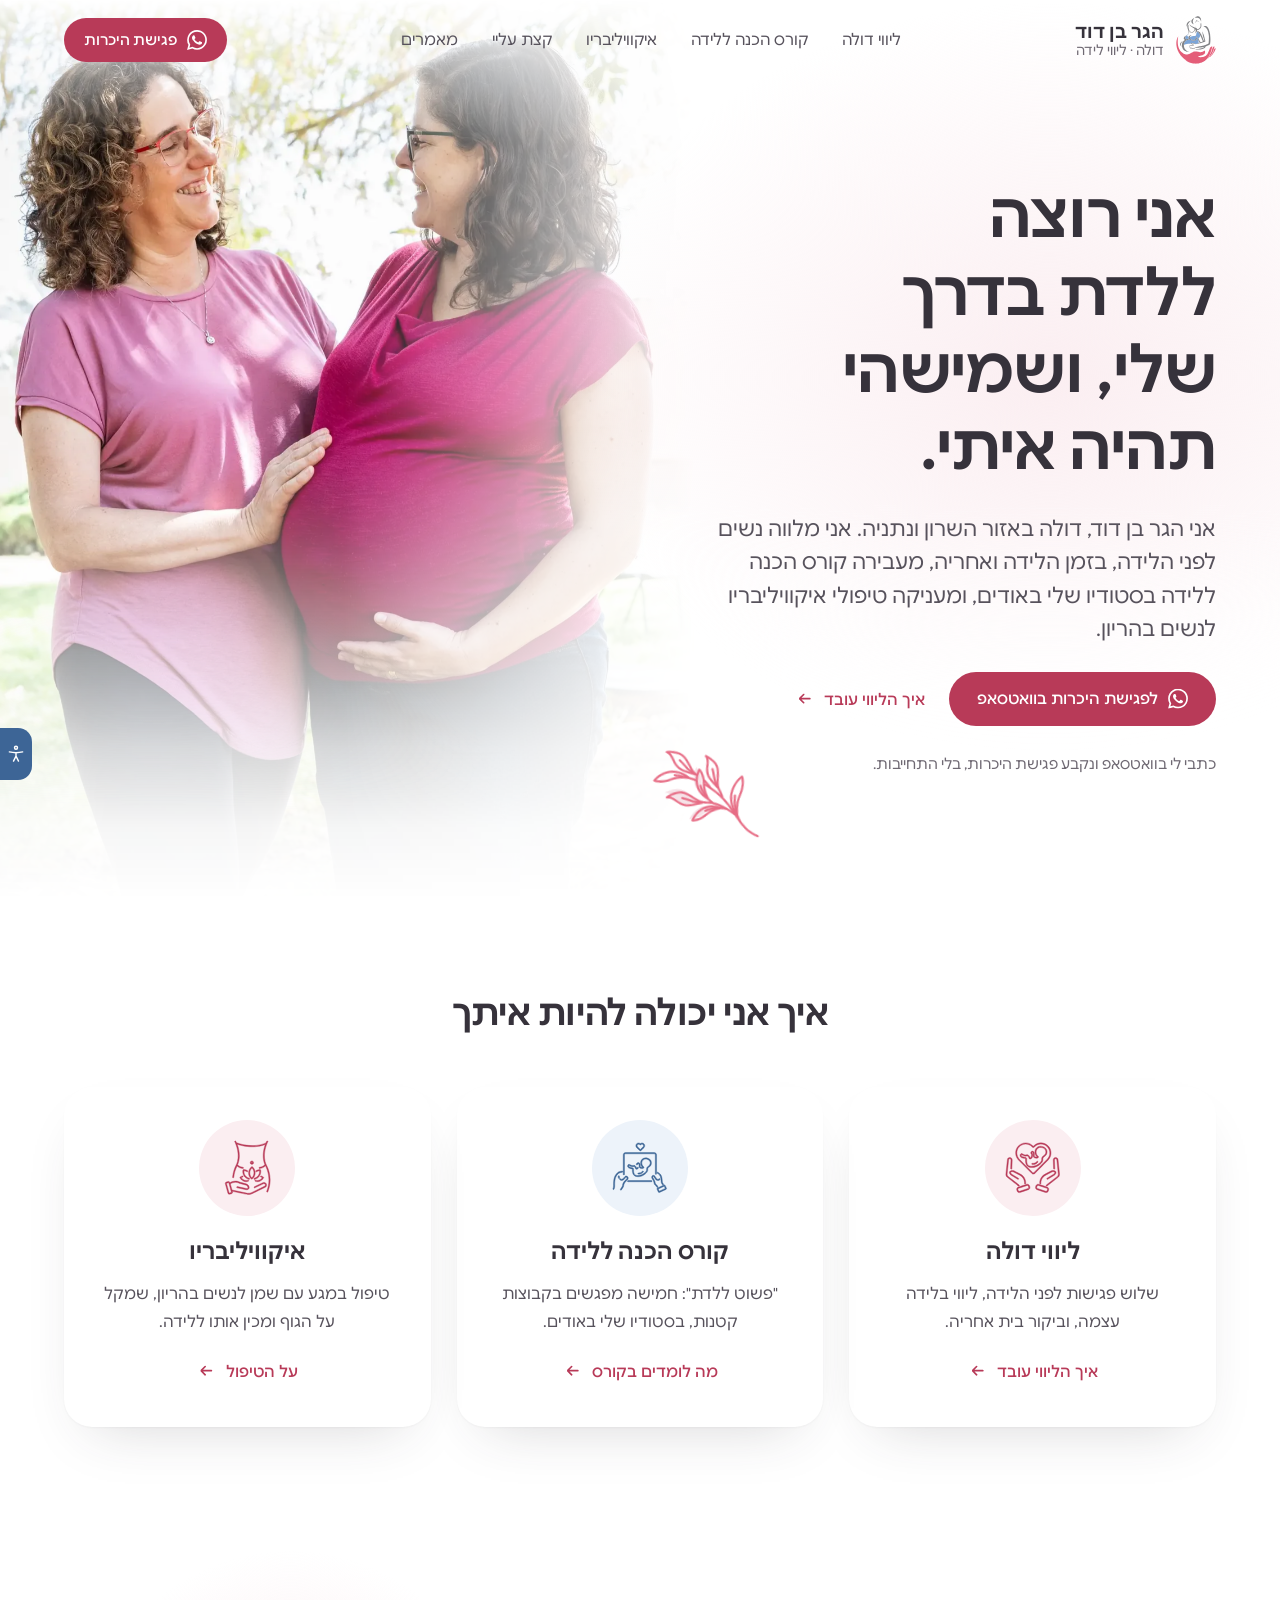
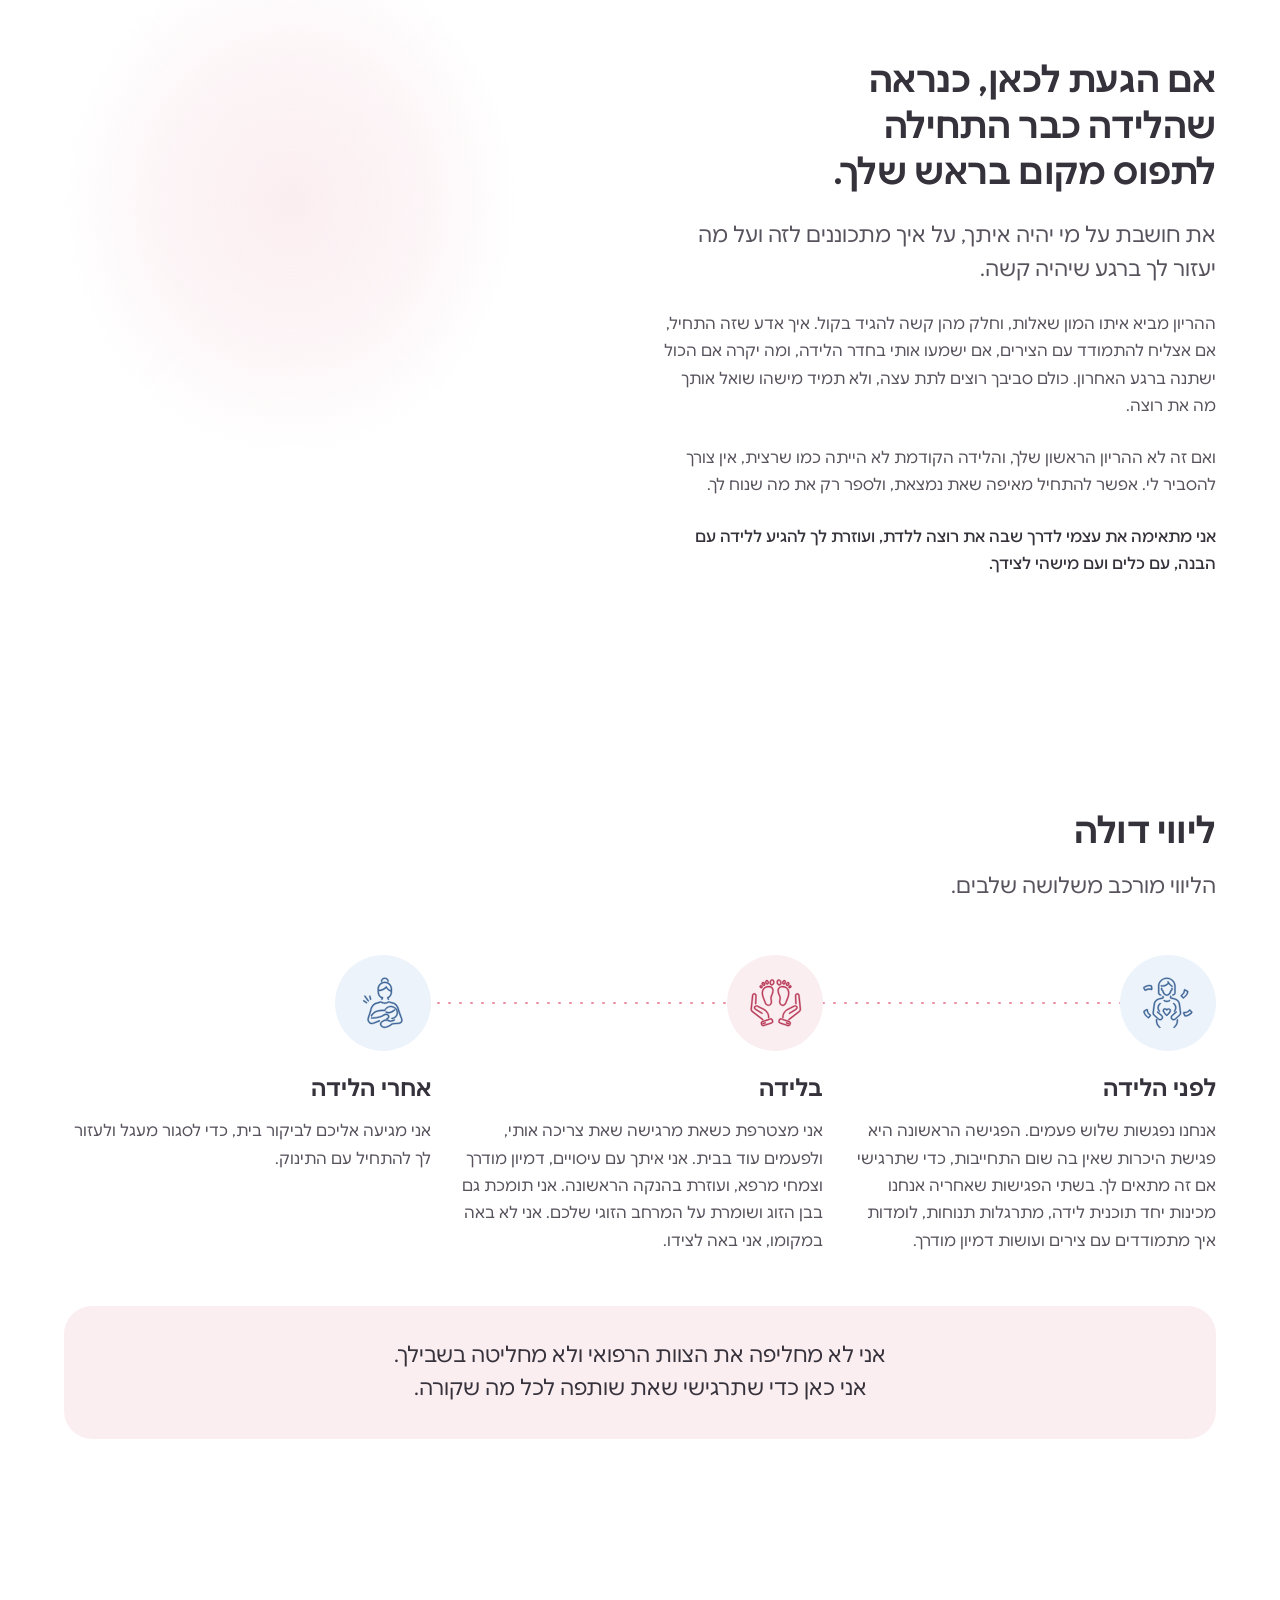
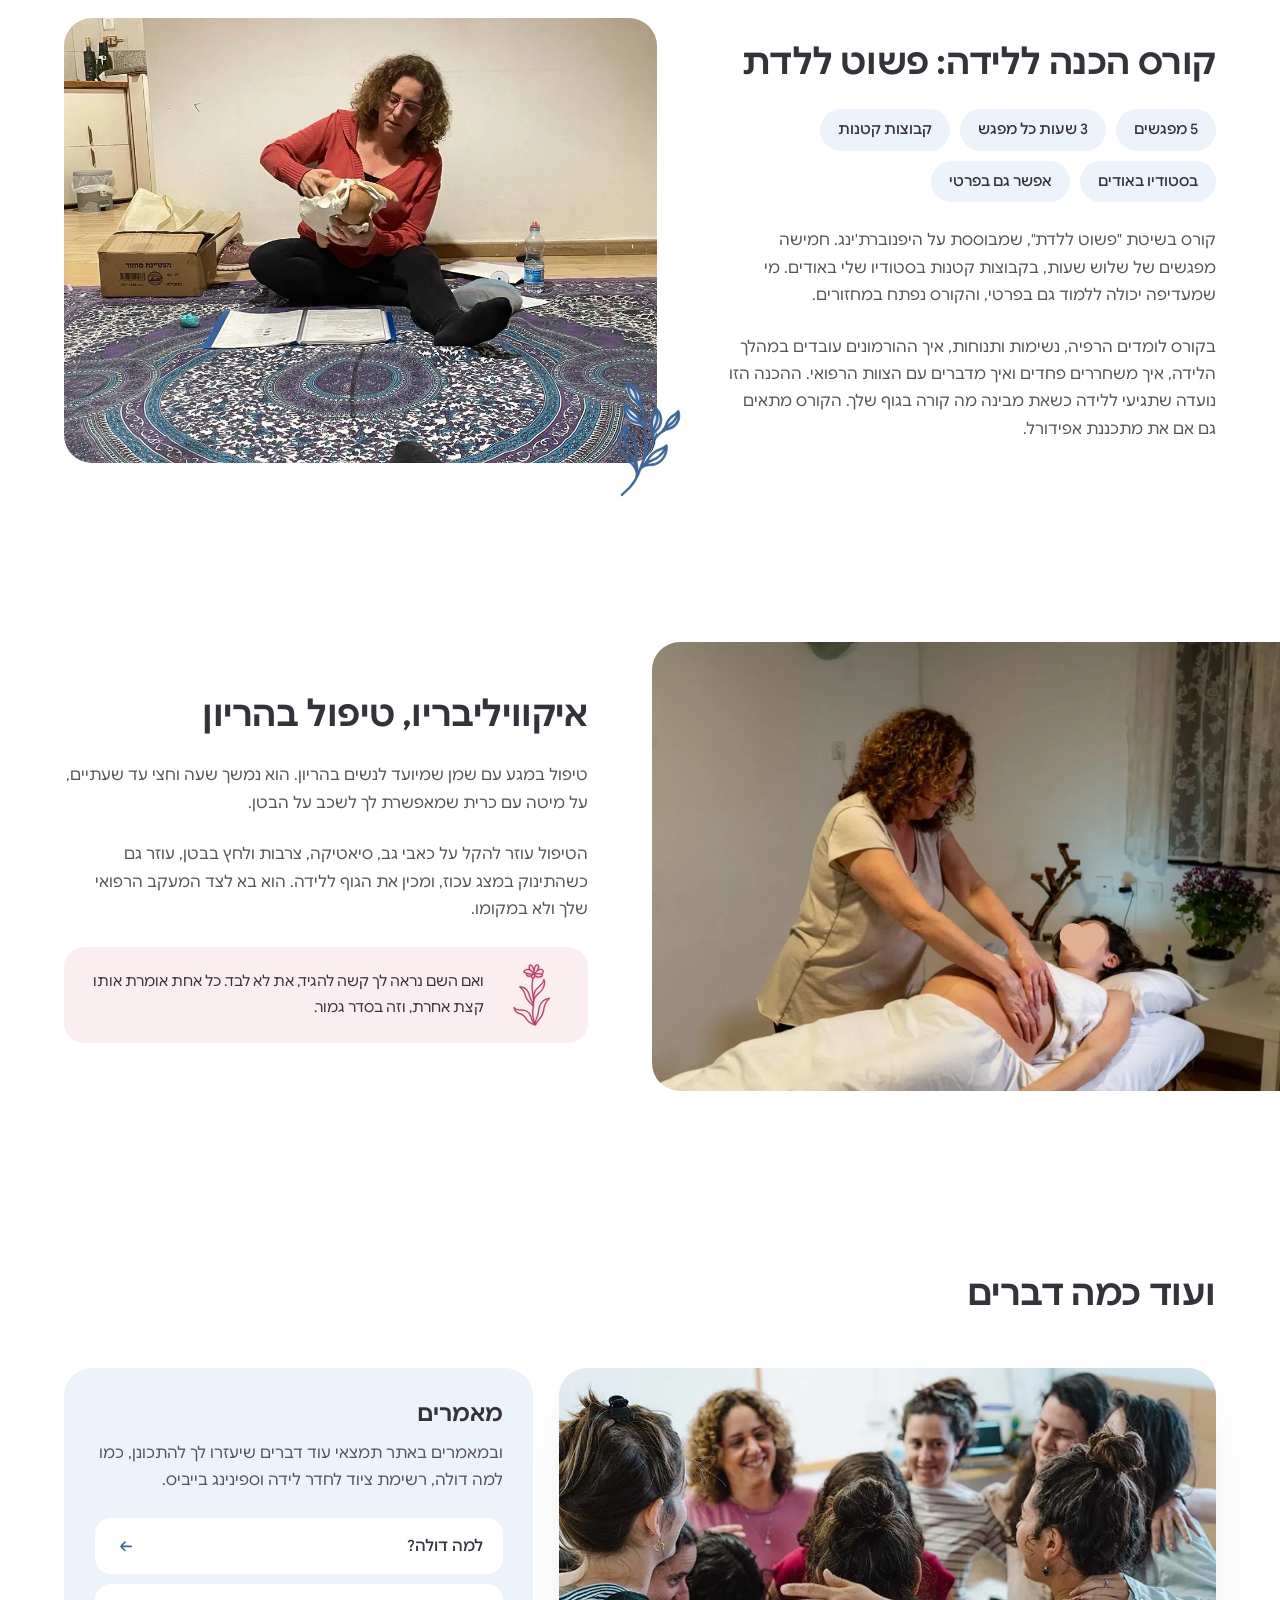
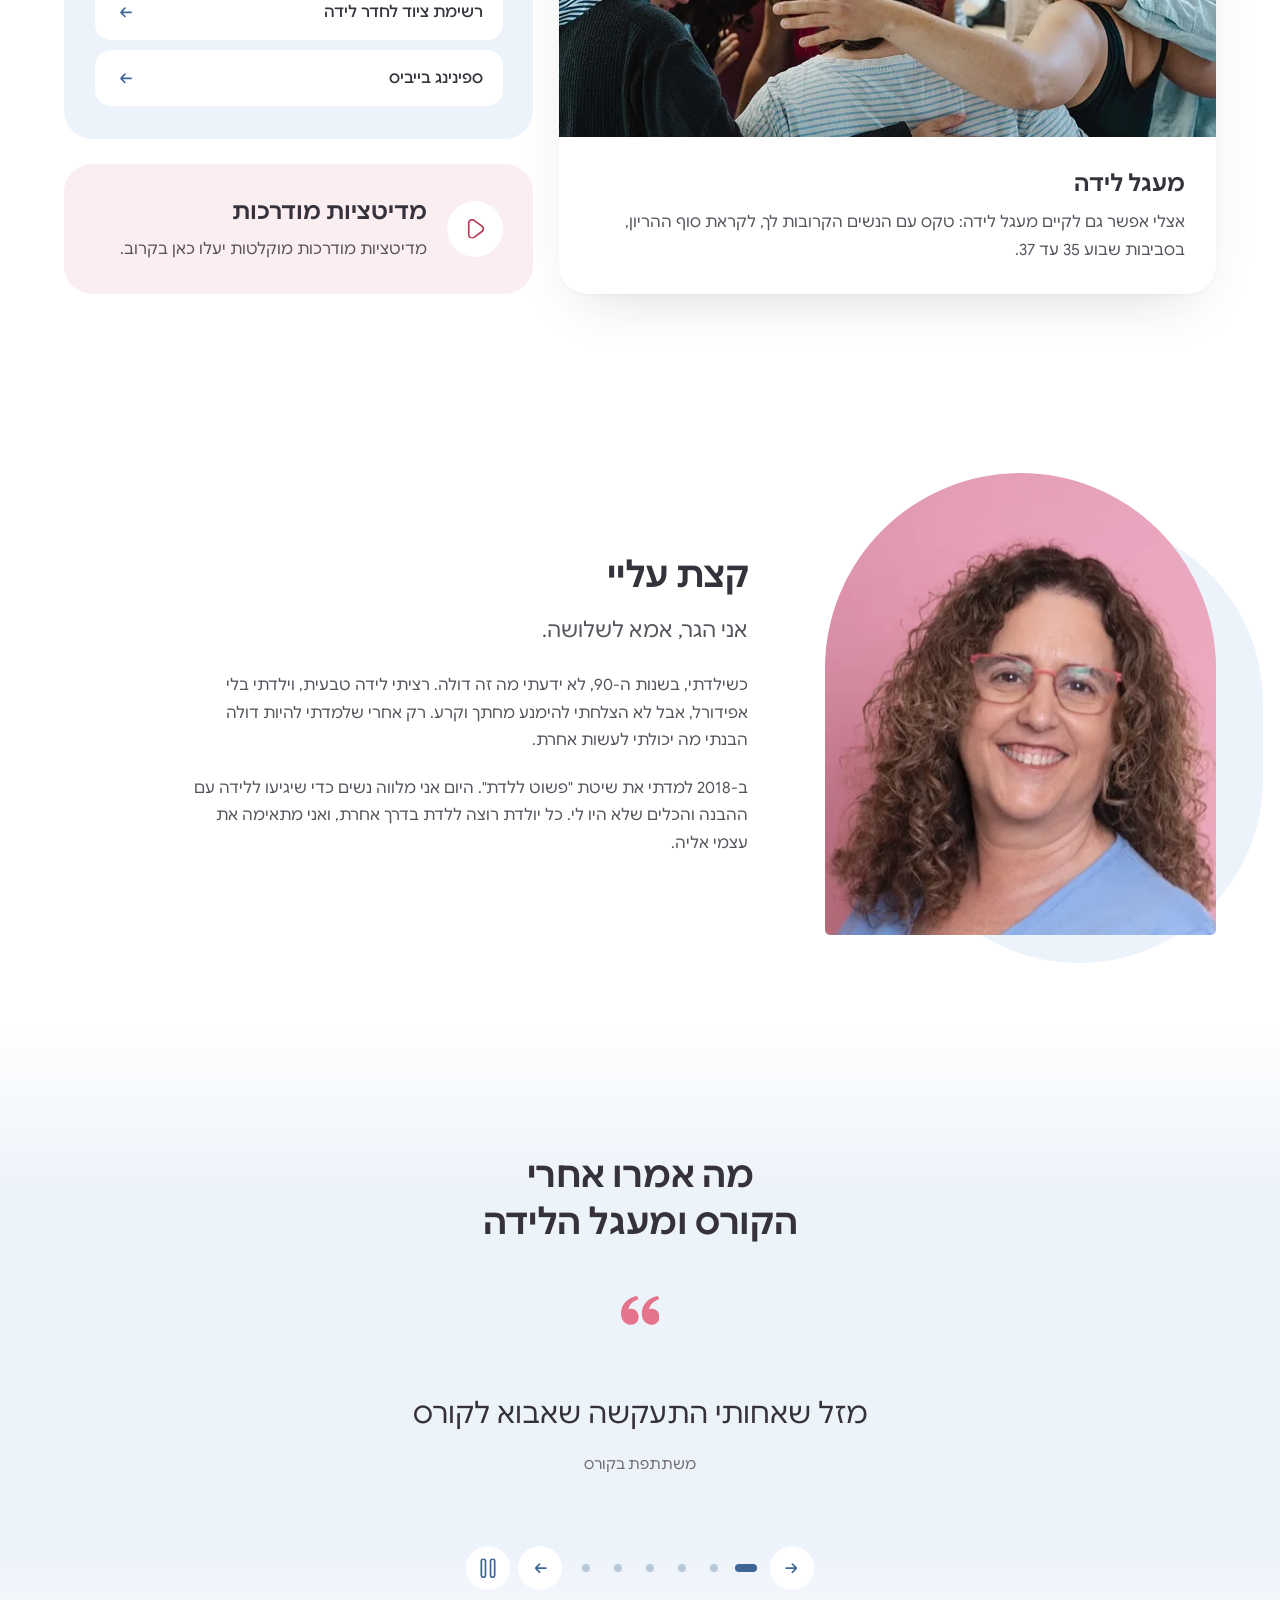
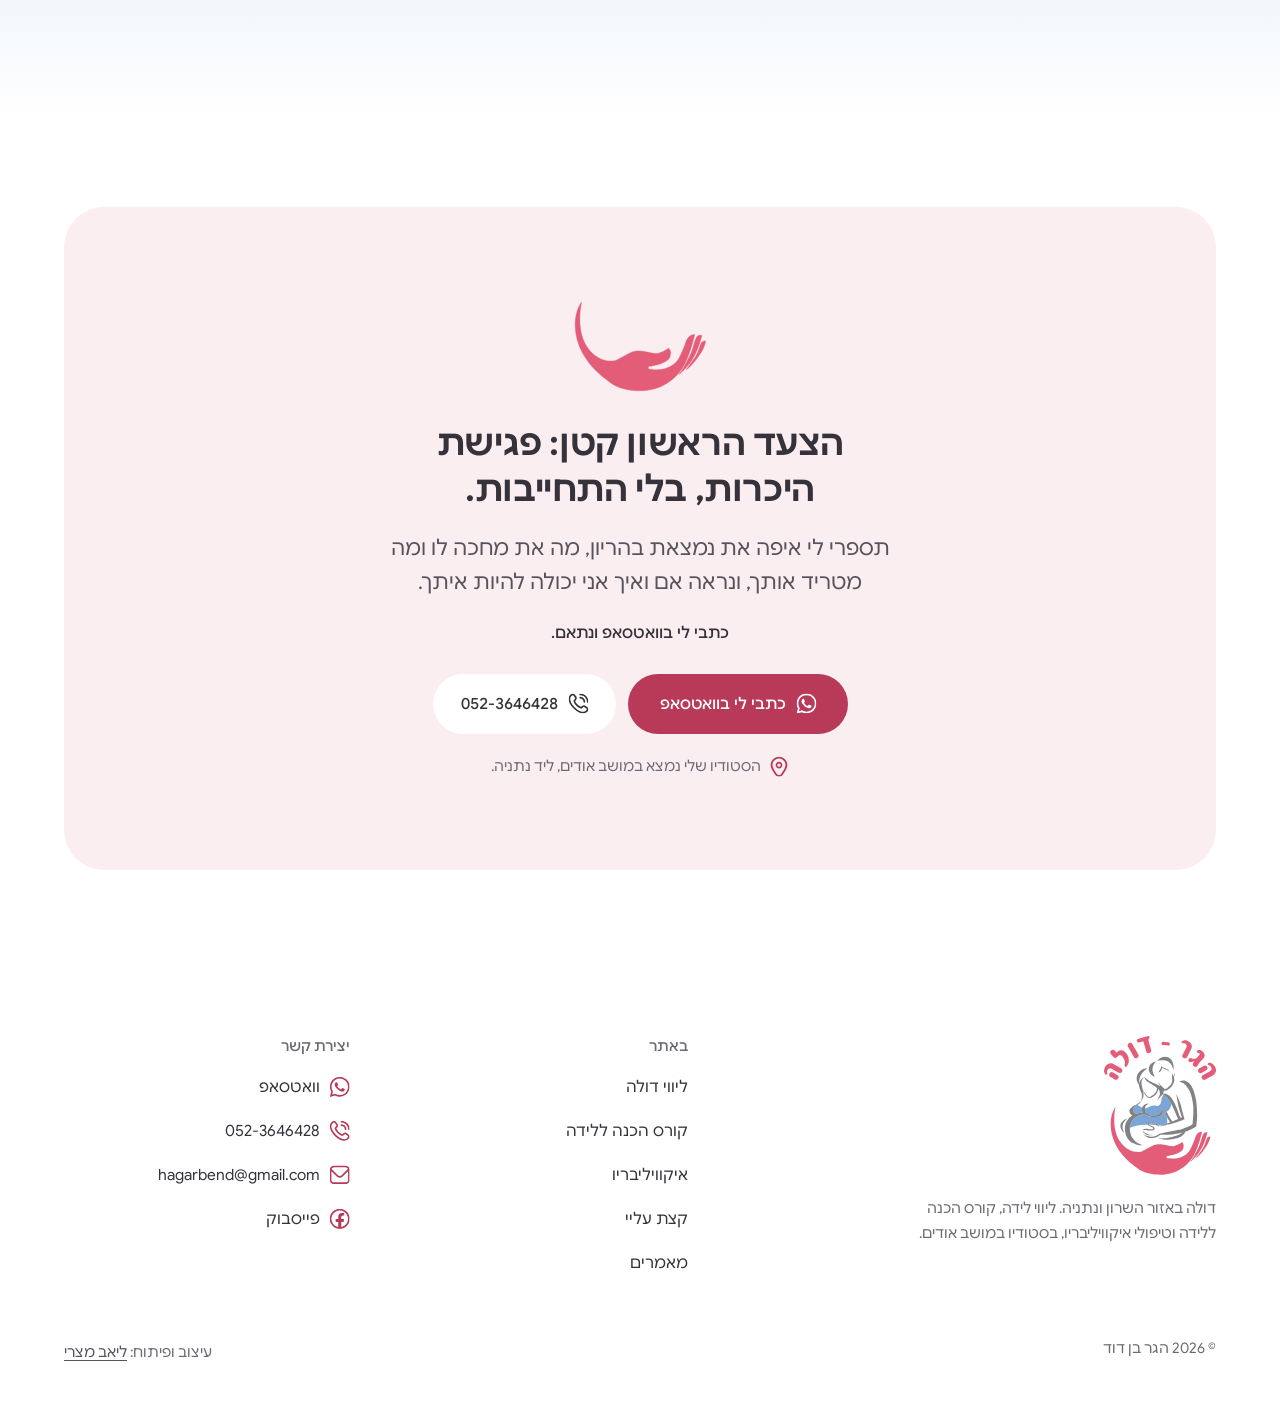
==== commit b31f2851: "רקע לבן במקום שמנת, לפי הכלל של ליאב Co-Authored-By: Claude Opus 5.5 <noreply@anthropic.com>" ====
--- a/index.html
+++ b/index.html
@@ -6,7 +6,7 @@
 <meta name="robots" content="noindex, nofollow">
 <title>הגר בן דוד, דולה בשרון ובנתניה | ליווי לידה, קורס הכנה ללידה ואיקוויליבריו</title>
 <meta name="description" content="הגר בן דוד, דולה באזור השרון ונתניה: ליווי לפני הלידה, בזמן הלידה ואחריה, קורס הכנה ללידה בשיטת פשוט ללדת בסטודיו באודים, וטיפולי איקוויליבריו לנשים בהריון.">
-<meta name="theme-color" content="#fdf9f6">
+<meta name="theme-color" content="#ffffff">
 <link rel="icon" href="images/mark.svg" type="image/svg+xml">
 <link rel="preload" href="fonts/google-sans-700.woff2" as="font" type="font/woff2" crossorigin>
 <link rel="preload" href="fonts/google-sans-400.woff2" as="font" type="font/woff2" crossorigin>
--- a/site.css
+++ b/site.css
@@ -1,5 +1,6 @@
 /* הגר בן דוד, דולה · סקיצת עמוד בית 29.10.2026
-   מסגרת נוזלית · שפה רכה ובהירה על שמנת חמה, בצבעי הלוגו (ורוד, תכלת-כחול) · Google Sans לכל האתר (ליאב 29.10)
+   מסגרת נוזלית · שפה רכה ובהירה על רקע לבן נקי, בצבעי הלוגו (ורוד, תכלת-כחול) · Google Sans לכל האתר (ליאב 29.10)
+   הרקע לבן ולא שמנת: החום בא מהמשטחים הוורודים והתכלת, מהצילום ומהאיורים (ליאב 29.10, feedback_white_not_beige)
    בלי קווים ומסגרות: מפרידים במרווח, במשטח ובטיפוגרפיה. הקו היחיד הוא קו המידע בין שלבי הליווי (data-line="info").
    הלוח: ../CLAUDE.md */
 
@@ -10,7 +11,7 @@
 @font-face { font-family: 'GSD'; src: url(fonts/google-sans-700.woff2) format('woff2'); font-weight: 700; font-display: swap; size-adjust: 88%; }
 
 :root {
-  --bg: #fdf9f6; --white: #fff;
+  --bg: #fff; --white: #fff;
   --blush: #fbeef1; --blush-2: #f6e0e6; --sky: #edf3fa; --sky-2: #dce8f5;
   --ink: #36323b; --ink-soft: #57525c; --muted: #6f6973;
   --pink: #e45d78; --pink-ink: #b83a58; --pink-hi: #9f2f4b;
@@ -107,9 +108,9 @@
 html.js:not(.qa):not(.a11y-still) .draw.is-drawn .art path { stroke-dashoffset: 0; fill-opacity: 1;
   transition: stroke-dashoffset 1.8s var(--ease), fill-opacity .9s var(--ease-soft) 1.1s; }
 
-/* ===== הדר: headroom. שקוף למעלה, משטח שמנת אחרי גלילה, נעלם למטה וחוזר למעלה ===== */
+/* ===== הדר: headroom. שקוף למעלה, משטח לבן אחרי גלילה, נעלם למטה וחוזר למעלה ===== */
 .hd { position: fixed; inset-block-start: 0; inset-inline: 0; z-index: 100; transition: transform .4s var(--ease), background-color .3s var(--ease), box-shadow .3s var(--ease); }
-.hd.is-solid { background: rgba(253,249,246,.92); -webkit-backdrop-filter: blur(14px) saturate(1.2); backdrop-filter: blur(14px) saturate(1.2); box-shadow: 0 12px 32px -24px rgba(54,50,59,.35); }
+.hd.is-solid { background: rgba(255,255,255,.92); -webkit-backdrop-filter: blur(14px) saturate(1.2); backdrop-filter: blur(14px) saturate(1.2); box-shadow: 0 12px 32px -24px rgba(54,50,59,.35); }
 .hd.is-hidden { transform: translateY(-110%); }
 .hd-bar { display: flex; align-items: center; gap: clamp(16px, 2vw, 40px); min-height: var(--hd-h); padding-inline: var(--gut); }
 .hd-brand { display: flex; align-items: center; gap: 12px; flex: none; min-height: 44px; }
